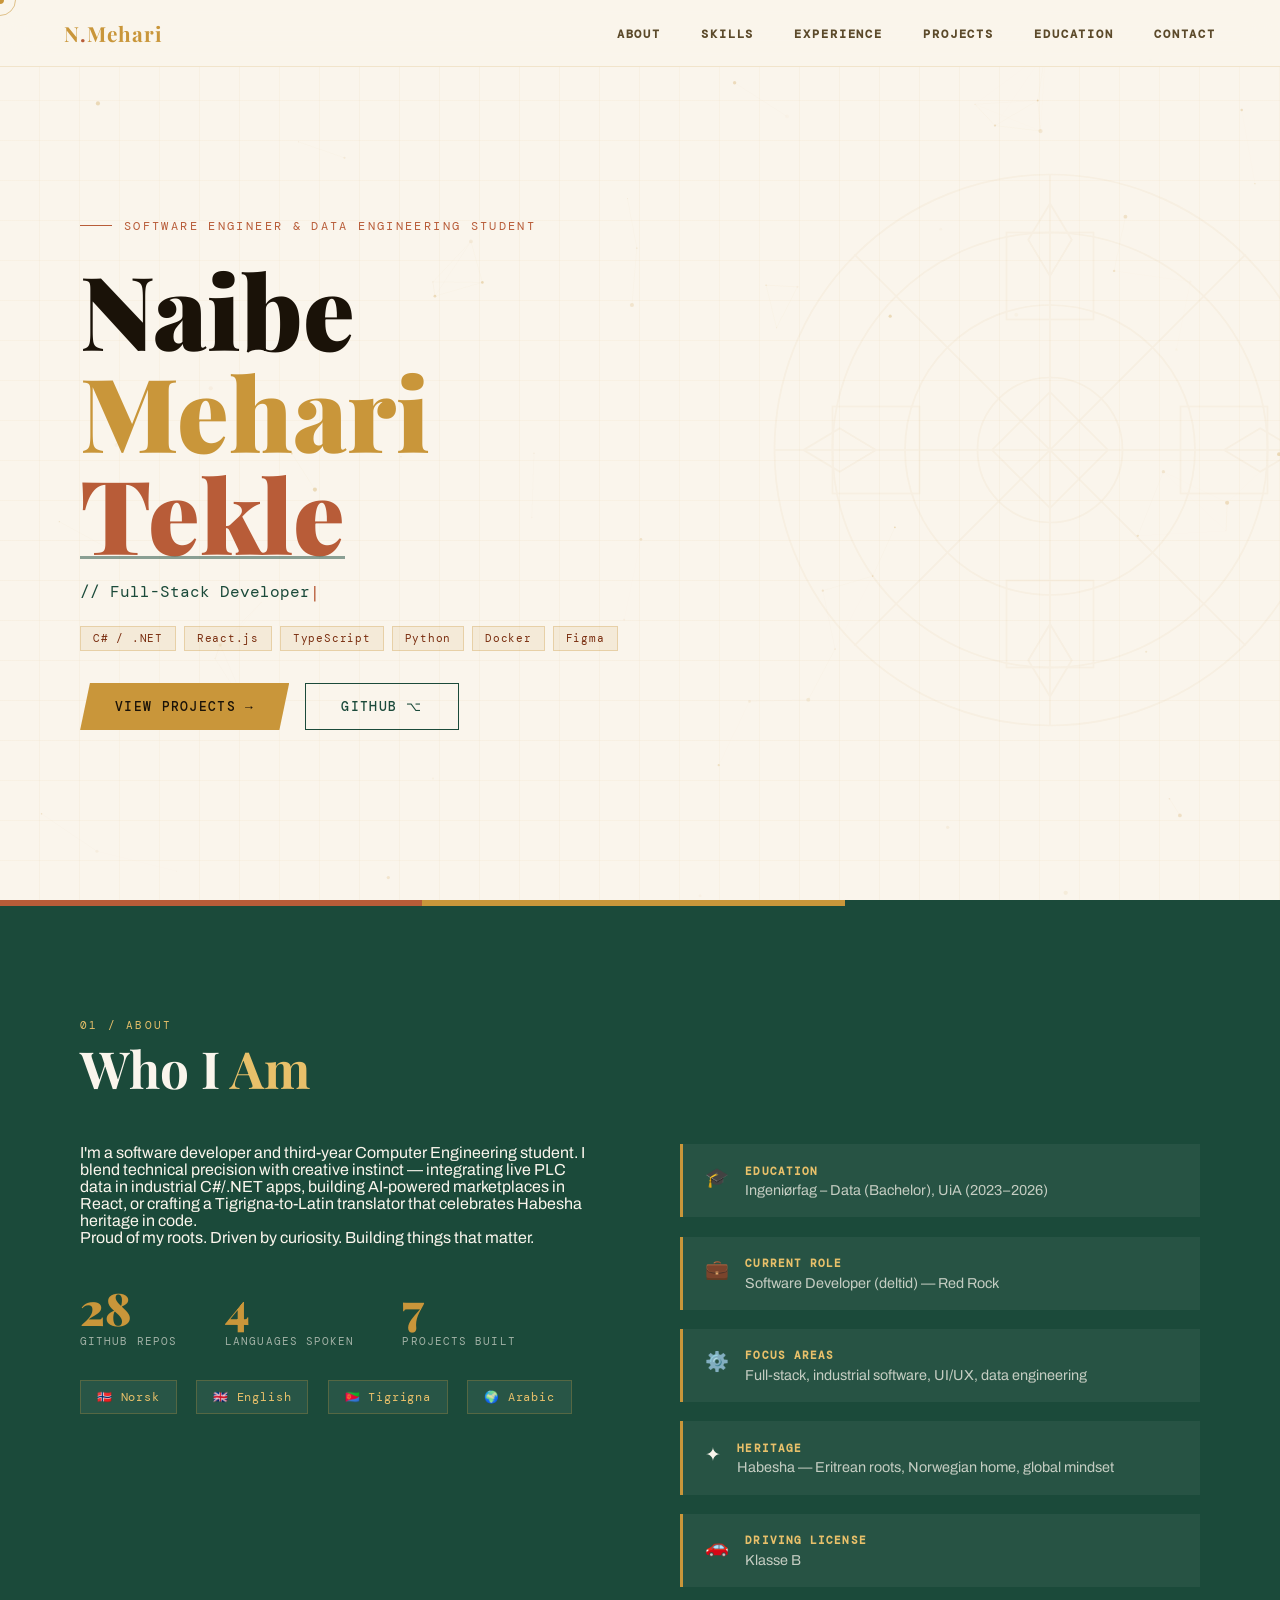
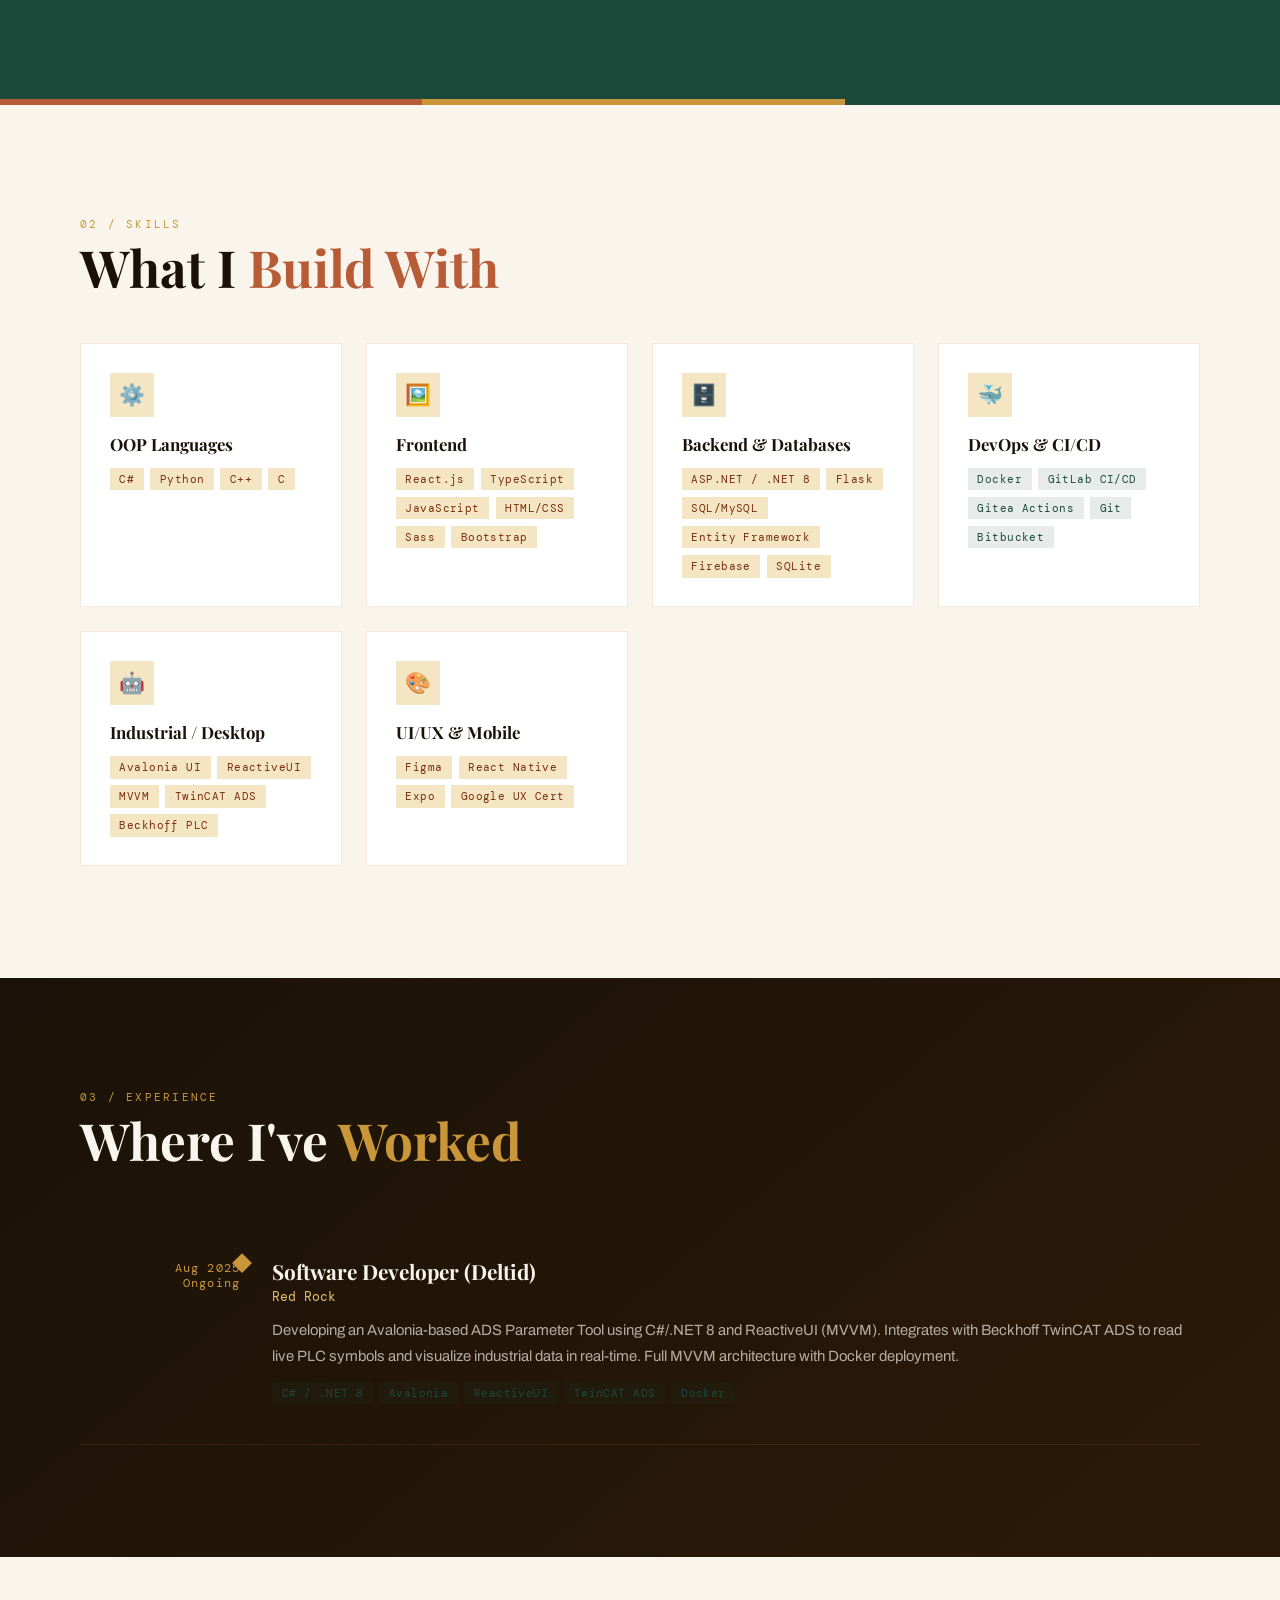
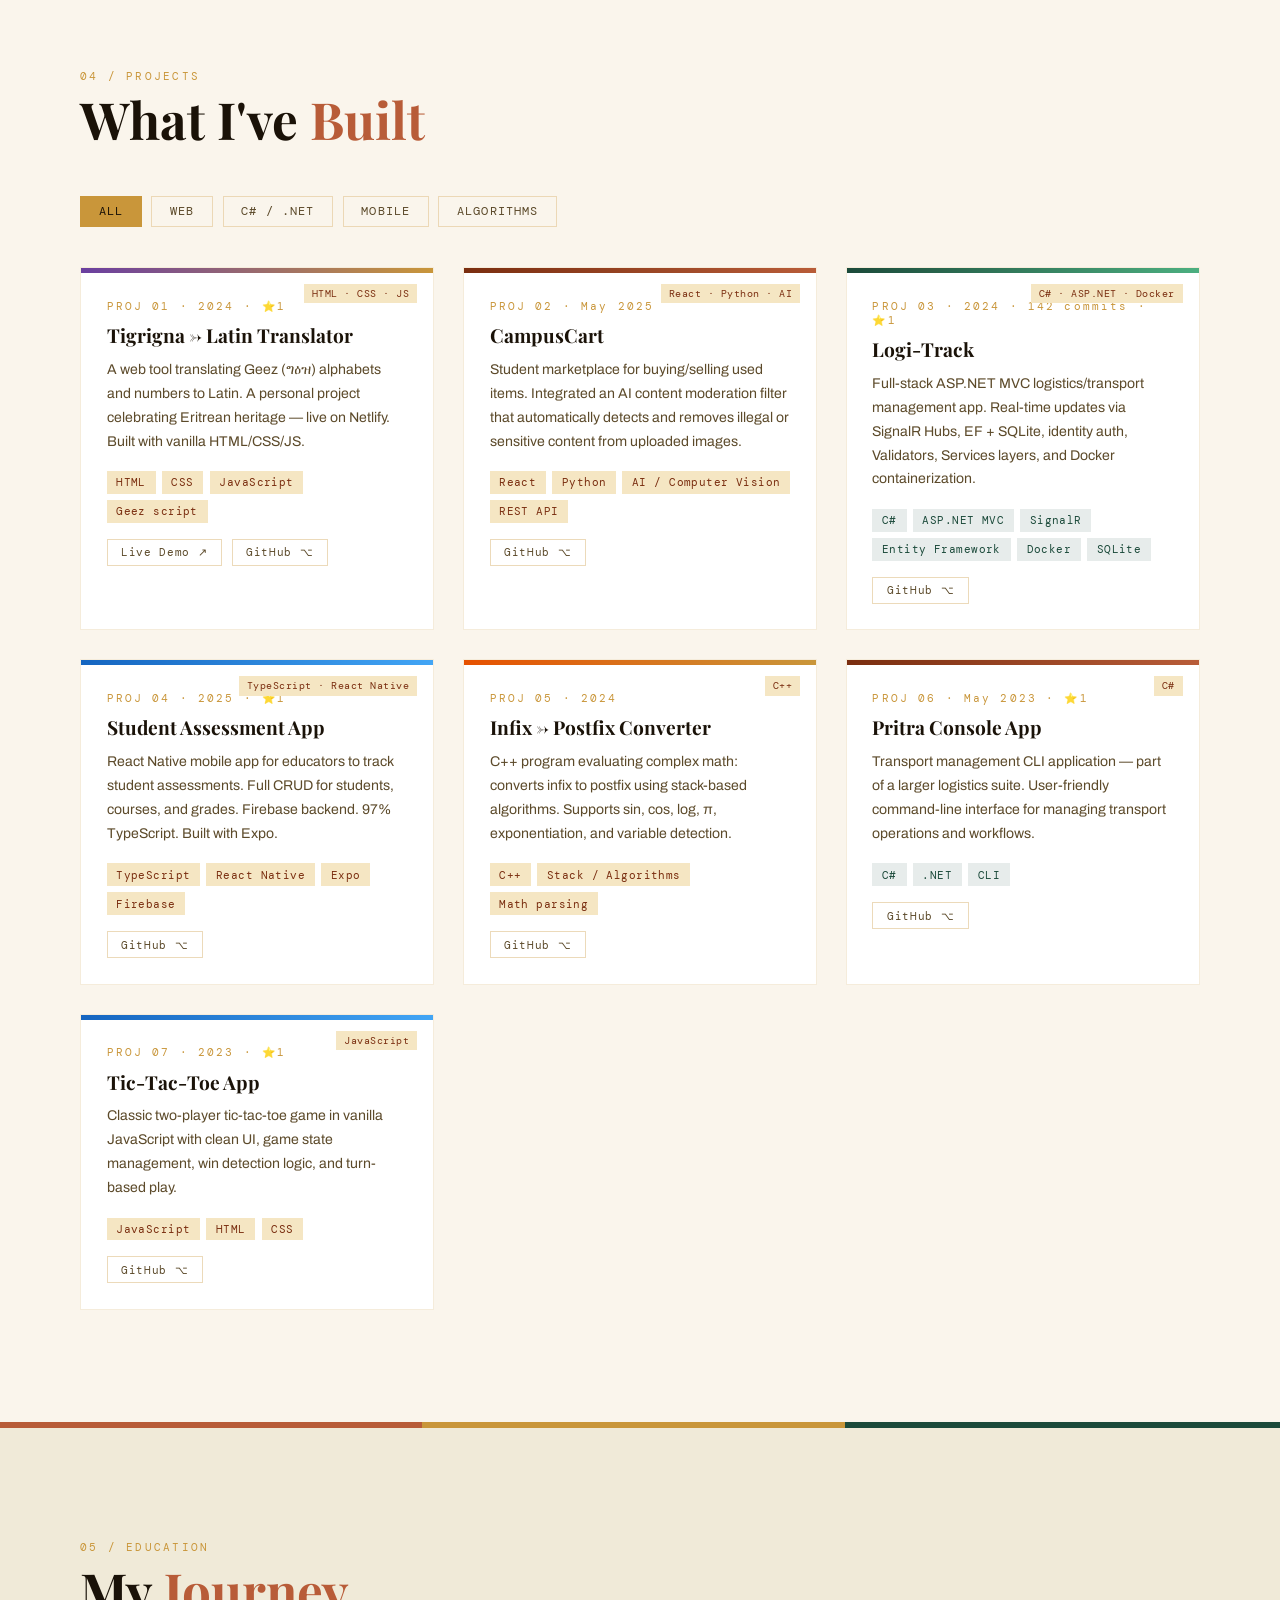
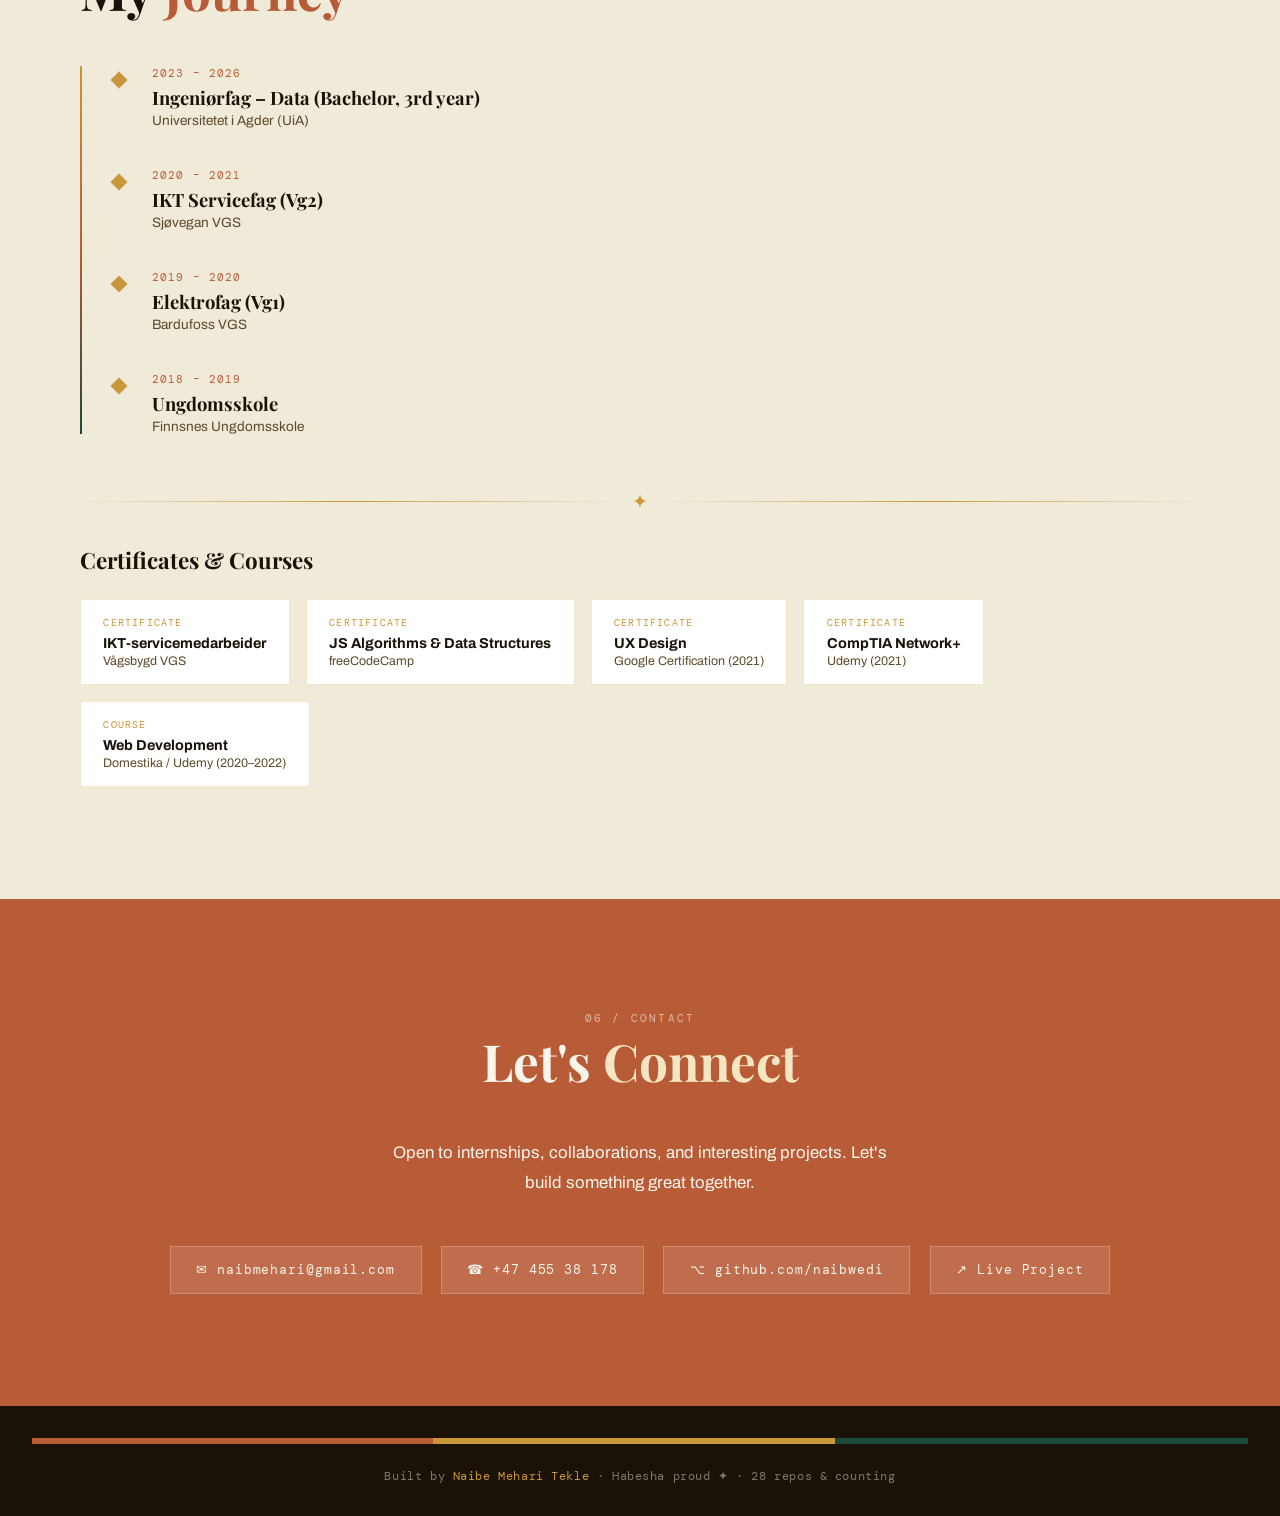
==== index.html @ 33431c2f "rename to index.html" ====
<!DOCTYPE html>
<html lang="en">
<head>
<meta charset="UTF-8">
<meta name="viewport" content="width=device-width, initial-scale=1.0">
<title>Naibe Mehari Tekle — Software Engineer</title>
<link href="https://fonts.googleapis.com/css2?family=Playfair+Display:wght@400;700;900&family=DM+Mono:wght@300;400;500&family=Archivo:wght@300;400;600;800&display=swap" rel="stylesheet">
<style>
:root {
  --gold:#C9963A; --gold-light:#E8C06A; --gold-pale:#F5E6C3;
  --terra:#B85C38; --terra-dk:#7A2E10;
  --grn:#1B4A3A; --grn-mid:#2D6B55;
  --cream:#FAF5EC; --ink:#1A1208; --ink-m:#5C4A2A;
  --pat:rgba(201,150,58,0.09);
}
*{margin:0;padding:0;box-sizing:border-box}
html{scroll-behavior:smooth}
body{background:var(--cream);color:var(--ink);font-family:'Archivo',sans-serif;overflow-x:hidden}

/* particles */
#cvs{position:fixed;inset:0;z-index:0;pointer-events:none}

/* grid bg */
.gbg{position:fixed;inset:0;z-index:0;pointer-events:none;
background-image:repeating-linear-gradient(0deg,transparent,transparent 39px,var(--pat) 40px),
repeating-linear-gradient(90deg,transparent,transparent 39px,var(--pat) 40px)}

/* cursor */
.cd{position:fixed;width:8px;height:8px;background:var(--gold);border-radius:50%;
pointer-events:none;z-index:9999;transform:translate(-50%,-50%)}
.cr{position:fixed;width:32px;height:32px;border:1.5px solid var(--gold);border-radius:50%;
pointer-events:none;z-index:9998;transform:translate(-50%,-50%);opacity:.55;transition:all .1s ease-out}

/* nav */
nav{position:fixed;top:0;left:0;right:0;z-index:100;display:flex;justify-content:space-between;align-items:center;
padding:1.2rem 4rem;background:rgba(250,245,236,.9);backdrop-filter:blur(16px);
border-bottom:1px solid rgba(201,150,58,.18);transform:translateY(-100%);
animation:navIn .7s .3s ease forwards}
@keyframes navIn{to{transform:translateY(0)}}
.logo{font-family:'Playfair Display',serif;font-size:1.3rem;font-weight:700;color:var(--gold);letter-spacing:.05em}
.logo span{color:var(--terra)}
.nl{display:flex;gap:2.5rem;list-style:none}
.nl a{font-size:.78rem;font-weight:600;letter-spacing:.15em;text-transform:uppercase;color:var(--ink-m);
text-decoration:none;font-family:'DM Mono',monospace;transition:color .2s;position:relative}
.nl a::after{content:'';position:absolute;bottom:-3px;left:0;width:0;height:1.5px;background:var(--gold);transition:width .3s}
.nl a:hover{color:var(--gold)}.nl a:hover::after{width:100%}

/* hero */
#hero{position:relative;min-height:100vh;display:flex;align-items:center;padding:7rem 5rem 4rem;overflow:hidden}
.hcross{position:absolute;right:-60px;top:50%;transform:translateY(-50%);width:580px;height:580px;opacity:.055;
animation:spin 60s linear infinite}
@keyframes spin{to{transform:translateY(-50%) rotate(360deg)}}
.hc{position:relative;z-index:1;max-width:720px}
.hl{font-family:'DM Mono',monospace;font-size:.74rem;letter-spacing:.2em;text-transform:uppercase;
color:var(--terra);margin-bottom:1.5rem;display:flex;align-items:center;gap:.75rem;
opacity:0;animation:fu .6s .5s ease forwards}
.hl::before{content:'';display:inline-block;width:32px;height:1px;background:var(--terra)}
.hn{font-family:'Playfair Display',serif;font-size:clamp(3.5rem,8vw,6.5rem);font-weight:900;line-height:1;color:var(--ink);
opacity:0;animation:fu .7s .65s ease forwards}
.hn .gld{color:var(--gold)}
.hn .str{position:relative;color:var(--terra);display:inline-block}
.hn .str::after{content:'';position:absolute;bottom:6px;left:0;right:0;height:3px;background:var(--grn);opacity:.5;
transform:scaleX(0);transform-origin:left;animation:lg .8s 1.6s ease forwards}
@keyframes lg{to{transform:scaleX(1)}}
.hr{font-family:'DM Mono',monospace;font-size:1rem;color:var(--grn);margin:1rem 0 1.5rem;
opacity:0;animation:fu .6s .85s ease forwards}
.htags{display:flex;gap:.5rem;flex-wrap:wrap;margin-bottom:2rem;opacity:0;animation:fu .6s 1s ease forwards}
.htag{font-family:'DM Mono',monospace;font-size:.68rem;padding:.28rem .75rem;letter-spacing:.07em;
background:rgba(201,150,58,.11);color:var(--terra-dk);border:1px solid rgba(201,150,58,.3)}
.hcta{display:flex;gap:1rem;flex-wrap:wrap;opacity:0;animation:fu .6s 1.15s ease forwards}
.bp{display:inline-flex;align-items:center;gap:.5rem;padding:.9rem 2.2rem;background:var(--gold);color:var(--ink);
font-family:'DM Mono',monospace;font-size:.8rem;font-weight:500;letter-spacing:.1em;text-transform:uppercase;
text-decoration:none;cursor:pointer;transition:all .25s;border:none;
clip-path:polygon(10px 0%,100% 0%,calc(100% - 10px) 100%,0% 100%)}
.bp:hover{background:var(--gold-light);transform:translateY(-3px)}
.bo{display:inline-flex;align-items:center;gap:.5rem;padding:.9rem 2.2rem;background:transparent;color:var(--grn);
font-family:'DM Mono',monospace;font-size:.8rem;font-weight:500;letter-spacing:.1em;text-transform:uppercase;
text-decoration:none;border:1.5px solid var(--grn);cursor:pointer;transition:all .25s}
.bo:hover{background:var(--grn);color:var(--cream)}

/* stripe */
.stripe{height:6px;position:relative;z-index:1;
background:linear-gradient(90deg,var(--terra) 33%,var(--gold) 33% 66%,var(--grn) 66%);
transform:scaleX(0);transform-origin:left;animation:strv 1s 1.5s ease forwards}
@keyframes strv{to{transform:scaleX(1)}}

/* sections */
section{position:relative;z-index:1;padding:7rem 5rem}
.sl{font-family:'DM Mono',monospace;font-size:.7rem;letter-spacing:.2em;text-transform:uppercase;color:var(--gold);margin-bottom:.5rem}
.st{font-family:'Playfair Display',serif;font-size:clamp(2.2rem,4vw,3.2rem);font-weight:700;color:var(--ink);line-height:1.1;margin-bottom:3rem}
.st .a{color:var(--terra)}

/* about */
#about{background:var(--grn);color:var(--cream)}
#about .st{color:var(--cream)} #about .sl{color:var(--gold-light)} #about .a{color:var(--gold-light)}
.ag{display:grid;grid-template-columns:1fr 1fr;gap:5rem;align-items:start}
.at p{font-size:1.05rem;line-height:1.9;color:rgba(250,245,236,.82);margin-bottom:1.2rem}
.srow{display:flex;gap:3rem;margin-top:2.5rem;flex-wrap:wrap}
.sn{font-family:'Playfair Display',serif;font-size:2.8rem;font-weight:900;color:var(--gold);line-height:1}
.slab{font-family:'DM Mono',monospace;font-size:.68rem;color:rgba(250,245,236,.6);letter-spacing:.1em;text-transform:uppercase;margin-top:.2rem}
.lr{display:flex;gap:1.2rem;flex-wrap:wrap;margin-top:2rem}
.lp{display:flex;align-items:center;gap:.6rem;padding:.5rem 1rem;
background:rgba(255,255,255,.06);border:1px solid rgba(201,150,58,.28);
font-family:'DM Mono',monospace;font-size:.74rem;color:var(--gold-light);letter-spacing:.07em;
transition:background .2s,transform .2s}
.lp:hover{background:rgba(201,150,58,.15);transform:translateY(-2px)}
.af{display:flex;flex-direction:column;gap:1.2rem}
.fc{display:flex;gap:1rem;align-items:flex-start;padding:1.2rem 1.4rem;
background:rgba(255,255,255,.05);border-left:3px solid var(--gold);transition:all .2s}
.fc:hover{border-color:var(--gold-light);background:rgba(255,255,255,.09)}
.fi{font-size:1.2rem;margin-top:2px}
.fc h4{font-family:'DM Mono',monospace;font-size:.68rem;letter-spacing:.1em;color:var(--gold-light);text-transform:uppercase;margin-bottom:.3rem}
.fc p{font-size:.9rem;color:rgba(250,245,236,.75);margin:0}

/* skills */
#skills{background:var(--cream)}
.sg{display:grid;grid-template-columns:repeat(auto-fit,minmax(260px,1fr));gap:1.5rem}
.sc{padding:1.8rem;background:white;border:1px solid rgba(201,150,58,.2);position:relative;overflow:hidden;
transition:transform .3s,border-color .3s,box-shadow .3s}
.sc::before{content:'';position:absolute;top:0;left:0;height:3px;width:0;background:var(--gold);transition:width .4s}
.sc:hover{transform:translateY(-5px);border-color:var(--gold);box-shadow:0 12px 32px rgba(201,150,58,.12)}
.sc:hover::before{width:100%}
.si{width:44px;height:44px;background:var(--gold-pale);display:flex;align-items:center;justify-content:center;font-size:1.3rem;margin-bottom:1rem}
.sc h3{font-family:'Playfair Display',serif;font-size:1.05rem;margin-bottom:.8rem;color:var(--ink)}
.tgs{display:flex;flex-wrap:wrap;gap:.4rem}
.tg{font-family:'DM Mono',monospace;font-size:.67rem;padding:.27rem .6rem;background:var(--gold-pale);color:var(--terra-dk);letter-spacing:.04em;transition:all .2s}
.tg:hover{background:var(--gold);color:white}
.tg.g{background:rgba(27,74,58,.1);color:var(--grn)}.tg.g:hover{background:var(--grn);color:white}

/* experience */
#experience{background:linear-gradient(140deg,var(--ink) 0%,#2C1A08 100%);color:var(--cream)}
#experience .st{color:var(--cream)} #experience .sl{color:var(--gold)} #experience .a{color:var(--gold)}
.ei{display:grid;grid-template-columns:160px 1fr;gap:2rem;padding:2.5rem 0;border-bottom:1px solid rgba(201,150,58,.12);position:relative}
.edot{position:absolute;left:160px;top:2.8rem;width:14px;height:14px;background:var(--gold);transform:rotate(45deg) translateX(-7px);transition:background .2s}
.ei:hover .edot{background:var(--gold-light)}
.edate{font-family:'DM Mono',monospace;font-size:.72rem;color:var(--gold);letter-spacing:.1em;text-align:right;padding-top:4px}
.ec h3{font-family:'Playfair Display',serif;font-size:1.3rem;color:var(--cream);margin-bottom:.2rem}
.eco{font-size:.82rem;color:var(--gold-light);margin-bottom:.75rem;font-family:'DM Mono',monospace}
.ec p{font-size:.93rem;line-height:1.75;color:rgba(250,245,236,.68)}

/* projects */
#projects{background:var(--cream)}
.pf{display:flex;gap:.6rem;flex-wrap:wrap;margin-bottom:2.5rem}
.fb{font-family:'DM Mono',monospace;font-size:.72rem;letter-spacing:.1em;text-transform:uppercase;padding:.45rem 1.1rem;
background:transparent;color:var(--ink-m);border:1px solid rgba(201,150,58,.3);cursor:pointer;transition:all .2s}
.fb:hover,.fb.active{background:var(--gold);color:var(--ink);border-color:var(--gold)}
.pg{display:grid;grid-template-columns:repeat(auto-fit,minmax(300px,1fr));gap:1.8rem}
.pc{background:white;border:1px solid rgba(201,150,58,.18);overflow:hidden;position:relative;
transition:transform .35s cubic-bezier(.34,1.56,.64,1),box-shadow .3s}
.pc:hover{transform:translateY(-8px) scale(1.01);box-shadow:0 16px 40px rgba(26,18,8,.1)}
.pb_{height:5px}
.pb_.c{background:linear-gradient(90deg,#6A3FA0,var(--gold))}
.pb_.g{background:linear-gradient(90deg,var(--grn),#4CAF80)}
.pb_.t{background:linear-gradient(90deg,var(--terra-dk),var(--terra))}
.pb_.b{background:linear-gradient(90deg,#1565C0,#42A5F5)}
.pb_.o{background:linear-gradient(90deg,#E65100,var(--gold))}
.pbd{padding:1.6rem}
.pn{font-family:'DM Mono',monospace;font-size:.67rem;color:var(--gold);letter-spacing:.2em;margin-bottom:.6rem}
.pbd h3{font-family:'Playfair Display',serif;font-size:1.2rem;margin-bottom:.6rem;color:var(--ink)}
.pbd p{font-size:.88rem;line-height:1.7;color:var(--ink-m);margin-bottom:1.1rem}
.plnks{display:flex;gap:.6rem;margin-top:1rem}
.pla{font-family:'DM Mono',monospace;font-size:.68rem;padding:.35rem .85rem;letter-spacing:.06em;
text-decoration:none;border:1px solid rgba(201,150,58,.35);color:var(--ink-m);transition:all .2s;display:inline-flex;align-items:center;gap:.3rem}
.pla:hover{background:var(--gold);color:var(--ink);border-color:var(--gold)}
.plb{position:absolute;top:1rem;right:1rem;font-family:'DM Mono',monospace;font-size:.62rem;letter-spacing:.05em;
padding:.2rem .5rem;background:var(--gold-pale);color:var(--terra-dk)}

/* education */
#education{background:#F0EAD8}
.el{position:relative;padding-left:2.5rem}
.el::before{content:'';position:absolute;left:0;top:0;bottom:0;width:2px;
background:linear-gradient(to bottom,var(--gold),var(--terra),var(--grn))}
.eit{position:relative;margin-bottom:2.5rem;padding-left:2rem;transition:transform .2s}
.eit:hover{transform:translateX(6px)}
.eit::before{content:'';position:absolute;left:-7px;top:8px;width:12px;height:12px;
background:var(--gold);transform:rotate(45deg);transition:background .2s}
.eit:hover::before{background:var(--terra)}
.eyr{font-family:'DM Mono',monospace;font-size:.7rem;color:var(--terra);letter-spacing:.1em;text-transform:uppercase;margin-bottom:.3rem}
.eit h3{font-family:'Playfair Display',serif;font-size:1.15rem;color:var(--ink);margin-bottom:.2rem}
.eit p{font-size:.85rem;color:var(--ink-m)}
.ethdiv{display:flex;align-items:center;gap:1rem;margin:3.5rem 0 2rem}
.ethdiv::before,.ethdiv::after{content:'';flex:1;height:1px;background:linear-gradient(to right,transparent,var(--gold),transparent)}
.ethdiv span{color:var(--gold);font-size:1.2rem}
.cg{display:flex;gap:1rem;flex-wrap:wrap;margin-top:1.5rem}
.cc{padding:1rem 1.4rem;background:white;border:1px solid rgba(201,150,58,.25);transition:transform .2s,border-color .2s}
.cc:hover{transform:translateY(-3px);border-color:var(--gold)}
.clb{font-family:'DM Mono',monospace;font-size:.63rem;color:var(--gold);letter-spacing:.12em;text-transform:uppercase;margin-bottom:.3rem}
.cc strong{font-size:.9rem;color:var(--ink)}
.cc p{font-size:.78rem;color:var(--ink-m);margin-top:.2rem}

/* contact */
#contact{background:var(--terra);color:var(--cream);text-align:center}
#contact .st{color:var(--cream)} #contact .sl{color:rgba(250,245,236,.6)}
.cdesc{font-size:1.05rem;line-height:1.8;opacity:.88;max-width:500px;margin:0 auto 3rem}
.cls{display:flex;justify-content:center;gap:1.2rem;flex-wrap:wrap}
.cla{display:flex;align-items:center;gap:.6rem;padding:.9rem 1.6rem;background:rgba(255,255,255,.1);
color:var(--cream);text-decoration:none;font-family:'DM Mono',monospace;font-size:.8rem;letter-spacing:.07em;
border:1px solid rgba(255,255,255,.22);transition:all .25s}
.cla:hover{background:rgba(255,255,255,.22);transform:translateY(-3px)}

/* footer */
footer{position:relative;z-index:1;background:var(--ink);color:rgba(250,245,236,.45);text-align:center;
padding:2rem;font-family:'DM Mono',monospace;font-size:.73rem;letter-spacing:.05em}
footer span{color:var(--gold)}

/* reveal */
.r{opacity:0;transform:translateY(28px);transition:opacity .65s ease,transform .65s ease}
.r.v{opacity:1;transform:none}
.r.lft{transform:translateX(-28px)}.r.rgt{transform:translateX(28px)}
.r.lft.v,.r.rgt.v{transform:none}

/* typed */
#typed::after{content:'|';animation:bl 1s step-end infinite;color:var(--terra)}
@keyframes bl{0%,100%{opacity:1}50%{opacity:0}}
@keyframes fu{from{opacity:0;transform:translateY(22px)}to{opacity:1;transform:none}}

@media(max-width:768px){
  nav{padding:1rem 1.5rem} .nl{display:none}
  section{padding:4rem 1.5rem} #hero{padding:6rem 1.5rem 4rem}
  .ag{grid-template-columns:1fr} .ei{grid-template-columns:1fr} .edot{display:none}
  .edate{text-align:left}
}
</style>
</head>
<body>

<canvas id="cvs"></canvas>
<div class="gbg"></div>
<div class="cd" id="cdot"></div>
<div class="cr" id="cring"></div>

<nav>
  <div class="logo">N<span>.</span>Mehari</div>
  <ul class="nl">
    <li><a href="#about">About</a></li>
    <li><a href="#skills">Skills</a></li>
    <li><a href="#experience">Experience</a></li>
    <li><a href="#projects">Projects</a></li>
    <li><a href="#education">Education</a></li>
    <li><a href="#contact">Contact</a></li>
  </ul>
</nav>

<section id="hero">
  <svg class="hcross" viewBox="0 0 400 400" xmlns="http://www.w3.org/2000/svg" aria-hidden="true">
    <g stroke="#C9963A" fill="none" stroke-width="1.2">
      <circle cx="200" cy="200" r="190"/><circle cx="200" cy="200" r="150"/>
      <circle cx="200" cy="200" r="100"/><circle cx="200" cy="200" r="50"/>
      <line x1="200" y1="10" x2="200" y2="390"/><line x1="10" y1="200" x2="390" y2="200"/>
      <line x1="65" y1="65" x2="335" y2="335"/><line x1="335" y1="65" x2="65" y2="335"/>
      <rect x="170" y="50" width="60" height="60"/><rect x="170" y="290" width="60" height="60"/>
      <rect x="50" y="170" width="60" height="60"/><rect x="290" y="170" width="60" height="60"/>
      <polygon points="200,160 240,200 200,240 160,200"/>
      <polygon points="200,30 215,55 200,80 185,55"/><polygon points="200,320 215,345 200,370 185,345"/>
      <polygon points="30,200 55,215 80,200 55,185"/><polygon points="320,200 345,215 370,200 345,185"/>
    </g>
  </svg>
  <div class="hc">
    <div class="hl">Software Engineer &amp; Data Engineering Student</div>
    <h1 class="hn">Naibe<br><span class="gld">Mehari</span><br><span class="str">Tekle</span></h1>
    <p class="hr">// <span id="typed"></span></p>
    <div class="htags">
      <span class="htag">C# / .NET</span><span class="htag">React.js</span>
      <span class="htag">TypeScript</span><span class="htag">Python</span>
      <span class="htag">Docker</span><span class="htag">Figma</span>
    </div>
    <div class="hcta">
      <a href="#projects" class="bp">View Projects →</a>
      <a href="https://github.com/naibwedi" target="_blank" class="bo">GitHub ⌥</a>
    </div>
  </div>
</section>

<div class="stripe"></div>

<!-- ABOUT -->
<section id="about">
  <div class="sl">01 / About</div>
  <h2 class="st r">Who I <span class="a">Am</span></h2>
  <div class="ag">
    <div class="r lft">
      <p>I'm a software developer and third-year Computer Engineering student. I blend technical precision with creative instinct — integrating live PLC data in industrial C#/.NET apps, building AI-powered marketplaces in React, or crafting a Tigrigna-to-Latin translator that celebrates Habesha heritage in code.</p>
      <p>Proud of my roots. Driven by curiosity. Building things that matter.</p>
      <div class="srow">
        <div class="stat"><div class="sn" data-target="28">0</div><div class="slab">GitHub Repos</div></div>
        <div class="stat"><div class="sn" data-target="4">0</div><div class="slab">Languages Spoken</div></div>
        <div class="stat"><div class="sn" data-target="7">0</div><div class="slab">Projects Built</div></div>
      </div>
      <div class="lr">
        <div class="lp">🇳🇴 Norsk</div>
        <div class="lp">🇬🇧 English</div>
        <div class="lp">🇪🇷 Tigrigna</div>
        <div class="lp">🌍 Arabic</div>
      </div>
    </div>
    <div class="r rgt">
      <div class="af">
        <div class="fc"><div class="fi">🎓</div><div><h4>Education</h4><p>Ingeniørfag – Data (Bachelor), UiA (2023–2026)</p></div></div>
        <div class="fc"><div class="fi">💼</div><div><h4>Current Role</h4><p>Software Developer (deltid) — Red Rock</p></div></div>
        <div class="fc"><div class="fi">⚙️</div><div><h4>Focus Areas</h4><p>Full-stack, industrial software, UI/UX, data engineering</p></div></div>
        <div class="fc"><div class="fi">✦</div><div><h4>Heritage</h4><p>Habesha — Eritrean roots, Norwegian home, global mindset</p></div></div>
        <div class="fc"><div class="fi">🚗</div><div><h4>Driving License</h4><p>Klasse B</p></div></div>
      </div>
    </div>
  </div>
</section>

<div class="stripe"></div>

<!-- SKILLS -->
<section id="skills">
  <div class="sl">02 / Skills</div>
  <h2 class="st r">What I <span class="a">Build With</span></h2>
  <div class="sg">
    <div class="sc r"><div class="si">⚙️</div><h3>OOP Languages</h3><div class="tgs"><span class="tg">C#</span><span class="tg">Python</span><span class="tg">C++</span><span class="tg">C</span></div></div>
    <div class="sc r"><div class="si">🖼️</div><h3>Frontend</h3><div class="tgs"><span class="tg">React.js</span><span class="tg">TypeScript</span><span class="tg">JavaScript</span><span class="tg">HTML/CSS</span><span class="tg">Sass</span><span class="tg">Bootstrap</span></div></div>
    <div class="sc r"><div class="si">🗄️</div><h3>Backend &amp; Databases</h3><div class="tgs"><span class="tg">ASP.NET / .NET 8</span><span class="tg">Flask</span><span class="tg">SQL/MySQL</span><span class="tg">Entity Framework</span><span class="tg">Firebase</span><span class="tg">SQLite</span></div></div>
    <div class="sc r"><div class="si">🐳</div><h3>DevOps &amp; CI/CD</h3><div class="tgs"><span class="tg g">Docker</span><span class="tg g">GitLab CI/CD</span><span class="tg g">Gitea Actions</span><span class="tg g">Git</span><span class="tg g">Bitbucket</span></div></div>
    <div class="sc r"><div class="si">🤖</div><h3>Industrial / Desktop</h3><div class="tgs"><span class="tg">Avalonia UI</span><span class="tg">ReactiveUI</span><span class="tg">MVVM</span><span class="tg">TwinCAT ADS</span><span class="tg">Beckhoff PLC</span></div></div>
    <div class="sc r"><div class="si">🎨</div><h3>UI/UX &amp; Mobile</h3><div class="tgs"><span class="tg">Figma</span><span class="tg">React Native</span><span class="tg">Expo</span><span class="tg">Google UX Cert</span></div></div>
  </div>
</section>

<!-- EXPERIENCE -->
<section id="experience">
  <div class="sl">03 / Experience</div>
  <h2 class="st r">Where I've <span class="a">Worked</span></h2>
  <div class="ei r">
    <div class="edate">Aug 2025<br>Ongoing</div>
    <div class="ec">
      <div class="edot"></div>
      <h3>Software Developer (Deltid)</h3>
      <div class="eco">Red Rock</div>
      <p>Developing an Avalonia-based ADS Parameter Tool using C#/.NET 8 and ReactiveUI (MVVM). Integrates with Beckhoff TwinCAT ADS to read live PLC symbols and visualize industrial data in real-time. Full MVVM architecture with Docker deployment.</p>
      <div class="tgs" style="margin-top:.8rem">
        <span class="tg g">C# / .NET 8</span><span class="tg g">Avalonia</span><span class="tg g">ReactiveUI</span><span class="tg g">TwinCAT ADS</span><span class="tg g">Docker</span>
      </div>
    </div>
  </div>
</section>

<!-- PROJECTS -->
<section id="projects">
  <div class="sl">04 / Projects</div>
  <h2 class="st r">What I've <span class="a">Built</span></h2>
  <div class="pf r">
    <button class="fb active" data-f="all">All</button>
    <button class="fb" data-f="web">Web</button>
    <button class="fb" data-f="csharp">C# / .NET</button>
    <button class="fb" data-f="mobile">Mobile</button>
    <button class="fb" data-f="algo">Algorithms</button>
  </div>
  <div class="pg" id="pg">

    <div class="pc r" data-c="web">
      <div class="pb_ c"></div>
      <span class="plb">HTML · CSS · JS</span>
      <div class="pbd">
        <div class="pn">PROJ 01 · 2024 · ⭐1</div>
        <h3>Tigrigna → Latin Translator</h3>
        <p>A web tool translating Geez (ግዕዝ) alphabets and numbers to Latin. A personal project celebrating Eritrean heritage — live on Netlify. Built with vanilla HTML/CSS/JS.</p>
        <div class="tgs"><span class="tg">HTML</span><span class="tg">CSS</span><span class="tg">JavaScript</span><span class="tg">Geez script</span></div>
        <div class="plnks">
          <a href="https://tigrigna-latin.netlify.app/" target="_blank" class="pla">Live Demo ↗</a>
          <a href="https://github.com/naibwedi/Tigrigna-to-latin-traslator" target="_blank" class="pla">GitHub ⌥</a>
        </div>
      </div>
    </div>

    <div class="pc r" data-c="web">
      <div class="pb_ t"></div>
      <span class="plb">React · Python · AI</span>
      <div class="pbd">
        <div class="pn">PROJ 02 · May 2025</div>
        <h3>CampusCart</h3>
        <p>Student marketplace for buying/selling used items. Integrated an AI content moderation filter that automatically detects and removes illegal or sensitive content from uploaded images.</p>
        <div class="tgs"><span class="tg">React</span><span class="tg">Python</span><span class="tg">AI / Computer Vision</span><span class="tg">REST API</span></div>
        <div class="plnks">
          <a href="https://github.com/naibwedi" target="_blank" class="pla">GitHub ⌥</a>
        </div>
      </div>
    </div>

    <div class="pc r" data-c="csharp">
      <div class="pb_ g"></div>
      <span class="plb">C# · ASP.NET · Docker</span>
      <div class="pbd">
        <div class="pn">PROJ 03 · 2024 · 142 commits · ⭐1</div>
        <h3>Logi-Track</h3>
        <p>Full-stack ASP.NET MVC logistics/transport management app. Real-time updates via SignalR Hubs, EF + SQLite, identity auth, Validators, Services layers, and Docker containerization.</p>
        <div class="tgs"><span class="tg g">C#</span><span class="tg g">ASP.NET MVC</span><span class="tg g">SignalR</span><span class="tg g">Entity Framework</span><span class="tg g">Docker</span><span class="tg g">SQLite</span></div>
        <div class="plnks">
          <a href="https://github.com/naibwedi/Logi-Track" target="_blank" class="pla">GitHub ⌥</a>
        </div>
      </div>
    </div>

    <div class="pc r" data-c="mobile">
      <div class="pb_ b"></div>
      <span class="plb">TypeScript · React Native</span>
      <div class="pbd">
        <div class="pn">PROJ 04 · 2025 · ⭐1</div>
        <h3>Student Assessment App</h3>
        <p>React Native mobile app for educators to track student assessments. Full CRUD for students, courses, and grades. Firebase backend. 97% TypeScript. Built with Expo.</p>
        <div class="tgs"><span class="tg">TypeScript</span><span class="tg">React Native</span><span class="tg">Expo</span><span class="tg">Firebase</span></div>
        <div class="plnks">
          <a href="https://github.com/naibwedi/Student-Assesment-App" target="_blank" class="pla">GitHub ⌥</a>
        </div>
      </div>
    </div>

    <div class="pc r" data-c="algo">
      <div class="pb_ o"></div>
      <span class="plb">C++</span>
      <div class="pbd">
        <div class="pn">PROJ 05 · 2024</div>
        <h3>Infix → Postfix Converter</h3>
        <p>C++ program evaluating complex math: converts infix to postfix using stack-based algorithms. Supports sin, cos, log, π, exponentiation, and variable detection.</p>
        <div class="tgs"><span class="tg">C++</span><span class="tg">Stack / Algorithms</span><span class="tg">Math parsing</span></div>
        <div class="plnks">
          <a href="https://github.com/naibwedi/infix-to-postfix-converter" target="_blank" class="pla">GitHub ⌥</a>
        </div>
      </div>
    </div>

    <div class="pc r" data-c="csharp">
      <div class="pb_ t"></div>
      <span class="plb">C#</span>
      <div class="pbd">
        <div class="pn">PROJ 06 · May 2023 · ⭐1</div>
        <h3>Pritra Console App</h3>
        <p>Transport management CLI application — part of a larger logistics suite. User-friendly command-line interface for managing transport operations and workflows.</p>
        <div class="tgs"><span class="tg g">C#</span><span class="tg g">.NET</span><span class="tg g">CLI</span></div>
        <div class="plnks">
          <a href="https://github.com/naibwedi/Pritra-console-App" target="_blank" class="pla">GitHub ⌥</a>
        </div>
      </div>
    </div>

    <div class="pc r" data-c="web">
      <div class="pb_ b"></div>
      <span class="plb">JavaScript</span>
      <div class="pbd">
        <div class="pn">PROJ 07 · 2023 · ⭐1</div>
        <h3>Tic-Tac-Toe App</h3>
        <p>Classic two-player tic-tac-toe game in vanilla JavaScript with clean UI, game state management, win detection logic, and turn-based play.</p>
        <div class="tgs"><span class="tg">JavaScript</span><span class="tg">HTML</span><span class="tg">CSS</span></div>
        <div class="plnks">
          <a href="https://github.com/naibwedi/Tic-tac-toe-App" target="_blank" class="pla">GitHub ⌥</a>
        </div>
      </div>
    </div>

  </div>
</section>

<div class="stripe"></div>

<!-- EDUCATION -->
<section id="education">
  <div class="sl">05 / Education</div>
  <h2 class="st r">My <span class="a">Journey</span></h2>
  <div class="el">
    <div class="eit r"><div class="eyr">2023 – 2026</div><h3>Ingeniørfag – Data (Bachelor, 3rd year)</h3><p>Universitetet i Agder (UiA)</p></div>
    <div class="eit r"><div class="eyr">2020 – 2021</div><h3>IKT Servicefag (Vg2)</h3><p>Sjøvegan VGS</p></div>
    <div class="eit r"><div class="eyr">2019 – 2020</div><h3>Elektrofag (Vg1)</h3><p>Bardufoss VGS</p></div>
    <div class="eit r"><div class="eyr">2018 – 2019</div><h3>Ungdomsskole</h3><p>Finnsnes Ungdomsskole</p></div>
  </div>
  <div class="ethdiv r"><span>✦</span></div>
  <h3 class="r" style="font-family:'Playfair Display',serif;font-size:1.4rem;margin-bottom:1.5rem;color:var(--ink)">Certificates &amp; Courses</h3>
  <div class="cg r">
    <div class="cc"><div class="clb">Certificate</div><strong>IKT-servicemedarbeider</strong><p>Vågsbygd VGS</p></div>
    <div class="cc"><div class="clb">Certificate</div><strong>JS Algorithms &amp; Data Structures</strong><p>freeCodeCamp</p></div>
    <div class="cc"><div class="clb">Certificate</div><strong>UX Design</strong><p>Google Certification (2021)</p></div>
    <div class="cc"><div class="clb">Certificate</div><strong>CompTIA Network+</strong><p>Udemy (2021)</p></div>
    <div class="cc"><div class="clb">Course</div><strong>Web Development</strong><p>Domestika / Udemy (2020–2022)</p></div>
  </div>
</section>

<!-- CONTACT -->
<section id="contact">
  <div class="sl">06 / Contact</div>
  <h2 class="st r">Let's <span style="color:var(--gold-pale)">Connect</span></h2>
  <p class="cdesc r">Open to internships, collaborations, and interesting projects. Let's build something great together.</p>
  <div class="cls r">
    <a href="mailto:naibmehari@gmail.com" class="cla">✉ naibmehari@gmail.com</a>
    <a href="tel:+4745538178" class="cla">☎ +47 455 38 178</a>
    <a href="https://github.com/naibwedi" target="_blank" class="cla">⌥ github.com/naibwedi</a>
    <a href="https://tigrigna-latin.netlify.app/" target="_blank" class="cla">↗ Live Project</a>
  </div>
</section>

<footer>
  <div class="stripe" style="margin-bottom:1.5rem"></div>
  Built by <span>Naibe Mehari Tekle</span> · Habesha proud ✦ · 28 repos &amp; counting
</footer>

<script>
// PARTICLES
const cvs = document.getElementById('cvs');
const ctx2 = cvs.getContext('2d');
let W,H,pts=[];
function resize(){W=cvs.width=window.innerWidth;H=cvs.height=window.innerHeight}
function mkP(){return{x:Math.random()*W,y:Math.random()*H,vx:(Math.random()-.5)*.4,vy:(Math.random()-.5)*.4,r:Math.random()*1.8+.4,a:Math.random()}}
function init(){pts=[];const n=Math.min(70,Math.floor(W*H/14000));for(let i=0;i<n;i++)pts.push(mkP())}
function draw(){
  ctx2.clearRect(0,0,W,H);
  pts.forEach(p=>{
    p.x+=p.vx;p.y+=p.vy;
    if(p.x<0)p.x=W;if(p.x>W)p.x=0;if(p.y<0)p.y=H;if(p.y>H)p.y=0;
    ctx2.beginPath();ctx2.arc(p.x,p.y,p.r,0,Math.PI*2);
    ctx2.fillStyle=`rgba(201,150,58,${p.a*.3})`;ctx2.fill();
  });
  for(let i=0;i<pts.length;i++)for(let j=i+1;j<pts.length;j++){
    const dx=pts[i].x-pts[j].x,dy=pts[i].y-pts[j].y,d=Math.sqrt(dx*dx+dy*dy);
    if(d<110){ctx2.beginPath();ctx2.moveTo(pts[i].x,pts[i].y);ctx2.lineTo(pts[j].x,pts[j].y);
    ctx2.strokeStyle=`rgba(201,150,58,${.08*(1-d/110)})`;ctx2.lineWidth=.5;ctx2.stroke()}
  }
  requestAnimationFrame(draw);
}
resize();init();draw();
window.addEventListener('resize',()=>{resize();init()});

// CURSOR
const cdot=document.getElementById('cdot'),cring=document.getElementById('cring');
let mx=0,my=0,rx=0,ry=0;
document.addEventListener('mousemove',e=>{mx=e.clientX;my=e.clientY});
(function ac(){rx+=(mx-rx)*.14;ry+=(my-ry)*.14;
cdot.style.left=mx+'px';cdot.style.top=my+'px';
cring.style.left=rx+'px';cring.style.top=ry+'px';requestAnimationFrame(ac)})();

// SCROLL REVEAL
const obs=new IntersectionObserver(es=>{es.forEach(e=>{if(e.isIntersecting){e.target.classList.add('v');obs.unobserve(e.target)}})},{threshold:.1,rootMargin:'0px 0px -40px 0px'});
document.querySelectorAll('.r').forEach((el,i)=>{el.style.transitionDelay=(i%6)*.07+'s';obs.observe(el)});

// COUNTER
const co=new IntersectionObserver(es=>{es.forEach(e=>{if(e.isIntersecting){
  const el=e.target,t=parseInt(el.dataset.target);let c=0;
  const tm=setInterval(()=>{c=Math.min(c+1,t);el.textContent=c;if(c>=t)clearInterval(tm)},50);
  co.unobserve(el)}})},{threshold:.5});
document.querySelectorAll('[data-target]').forEach(el=>co.observe(el));

// TYPED
const roles=['Full-Stack Developer','Data Engineer','UI/UX Designer','C# / .NET Specialist','React Developer','Mobile App Builder'];
let ri=0,ci=0,del=false;
const tel=document.getElementById('typed');
function type(){const r=roles[ri];
  if(!del){tel.textContent=r.slice(0,++ci);if(ci===r.length){del=true;setTimeout(type,1800);return}}
  else{tel.textContent=r.slice(0,--ci);if(ci===0){del=false;ri=(ri+1)%roles.length;setTimeout(type,300);return}}
  setTimeout(type,del?55:90);}
type();

// PROJECT FILTER
document.querySelectorAll('.fb').forEach(b=>{
  b.addEventListener('click',function(){
    document.querySelectorAll('.fb').forEach(x=>x.classList.remove('active'));
    this.classList.add('active');
    const f=this.dataset.f;
    document.querySelectorAll('.pc').forEach(c=>{c.style.display=f==='all'||c.dataset.c===f?'':'none'});
  });
});

// NAV ACTIVE
const secs=document.querySelectorAll('section[id]');
const nls=document.querySelectorAll('.nl a');
window.addEventListener('scroll',()=>{
  let cur='';
  secs.forEach(s=>{if(window.scrollY>=s.offsetTop-200)cur=s.id});
  nls.forEach(a=>{a.style.color=a.getAttribute('href')==='#'+cur?'var(--gold)':''});
});
</script>
</body>
</html>
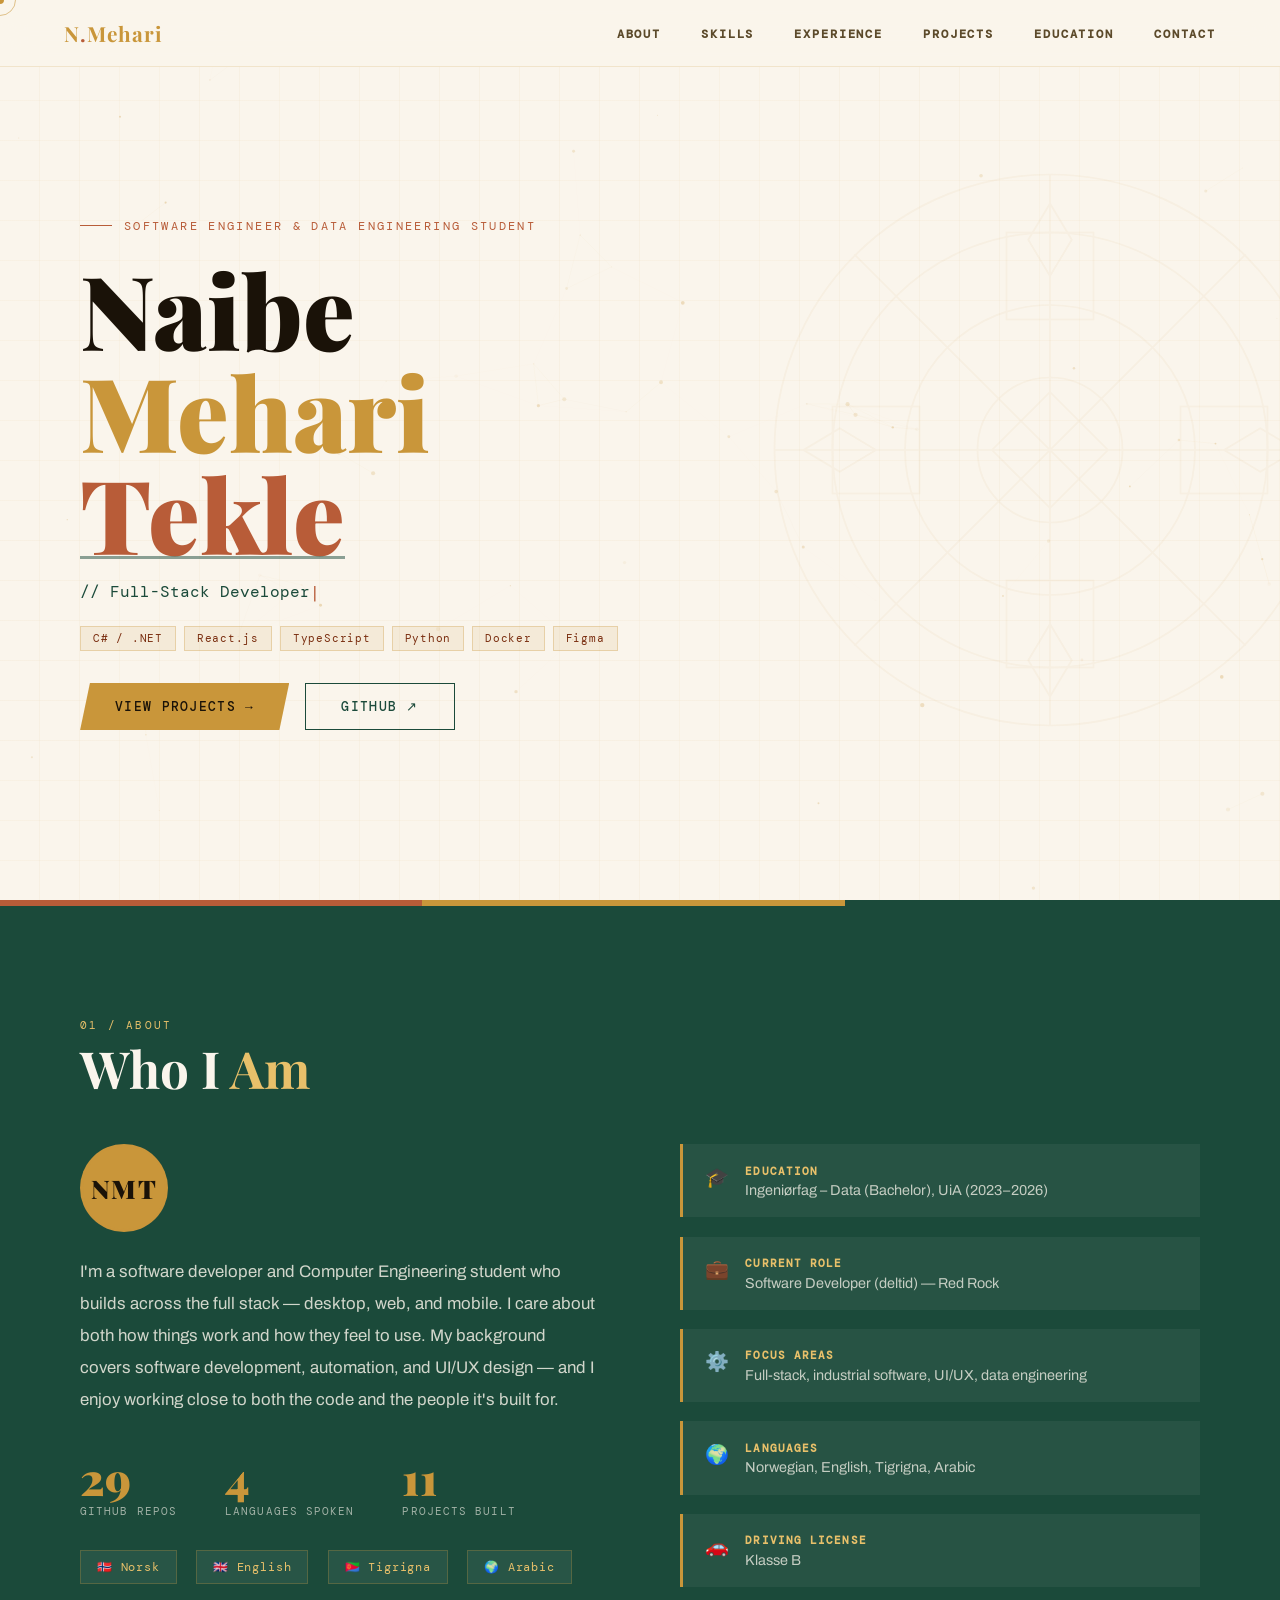
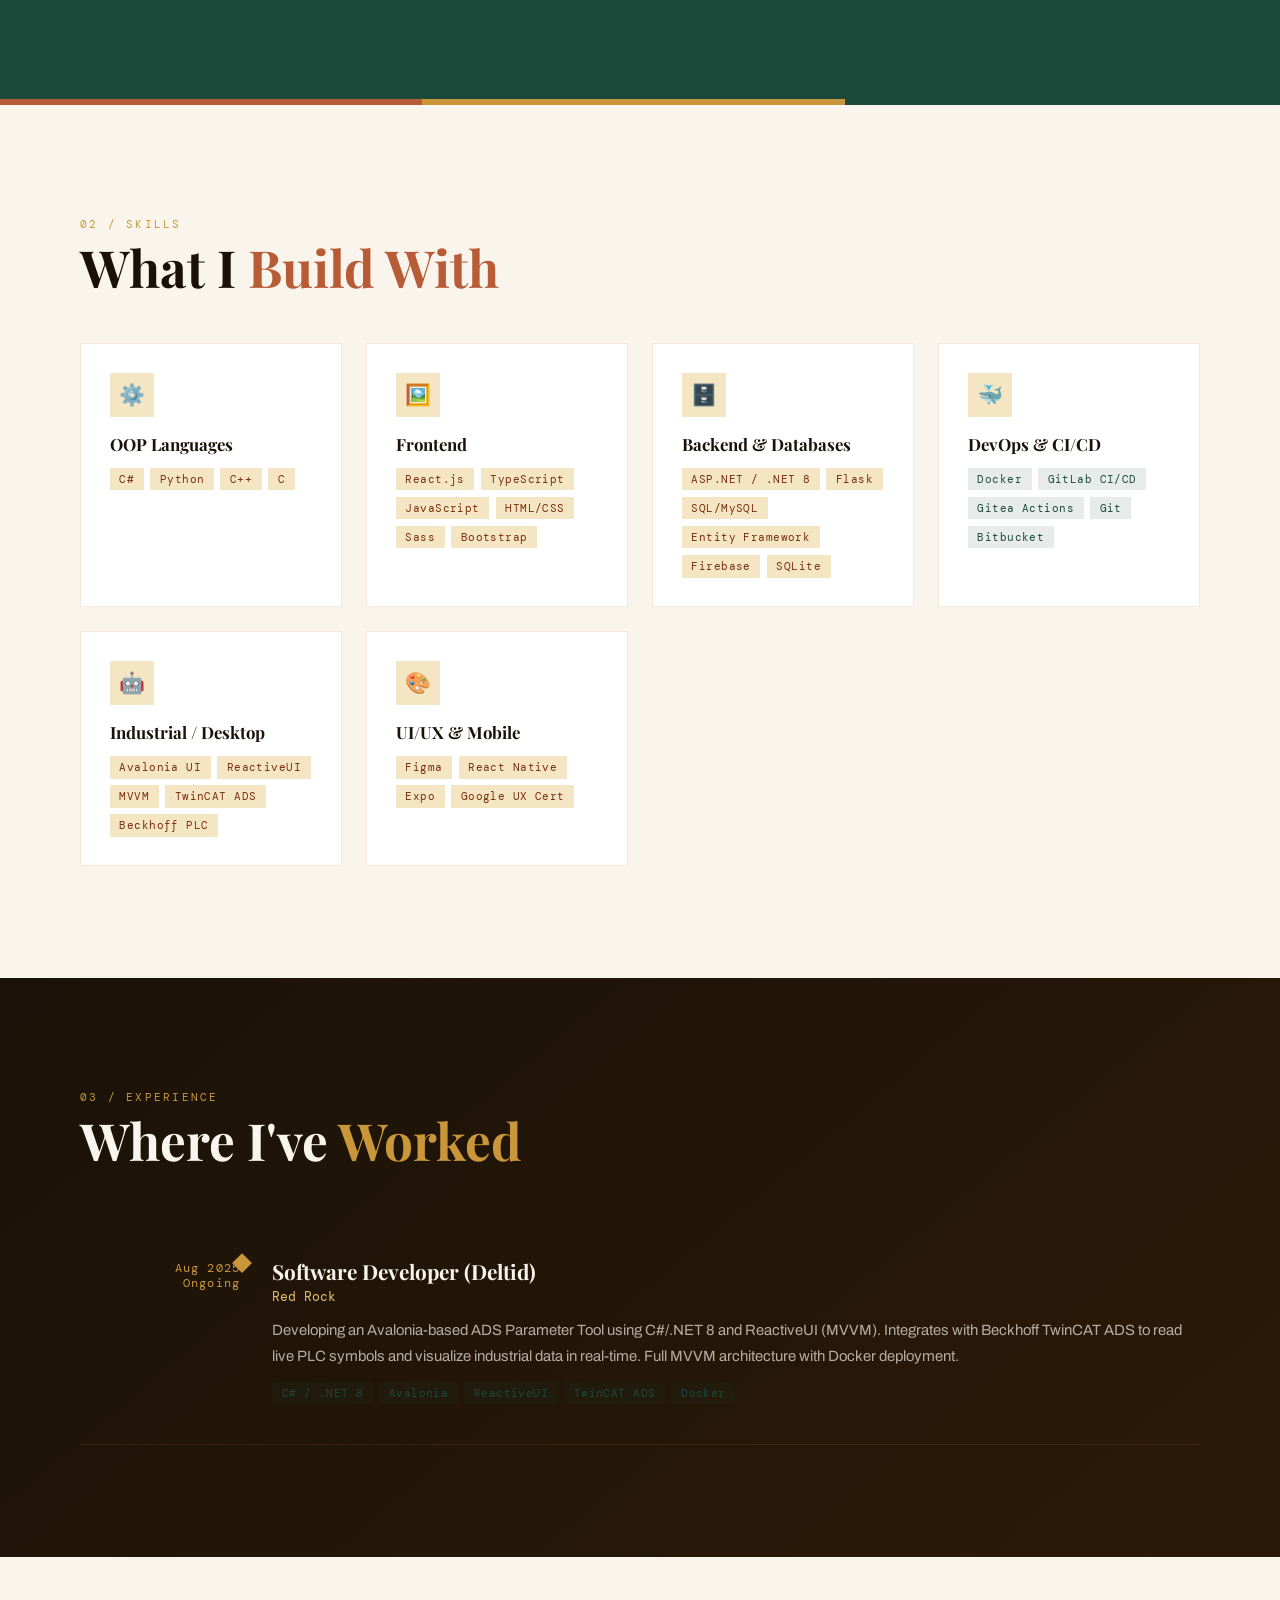
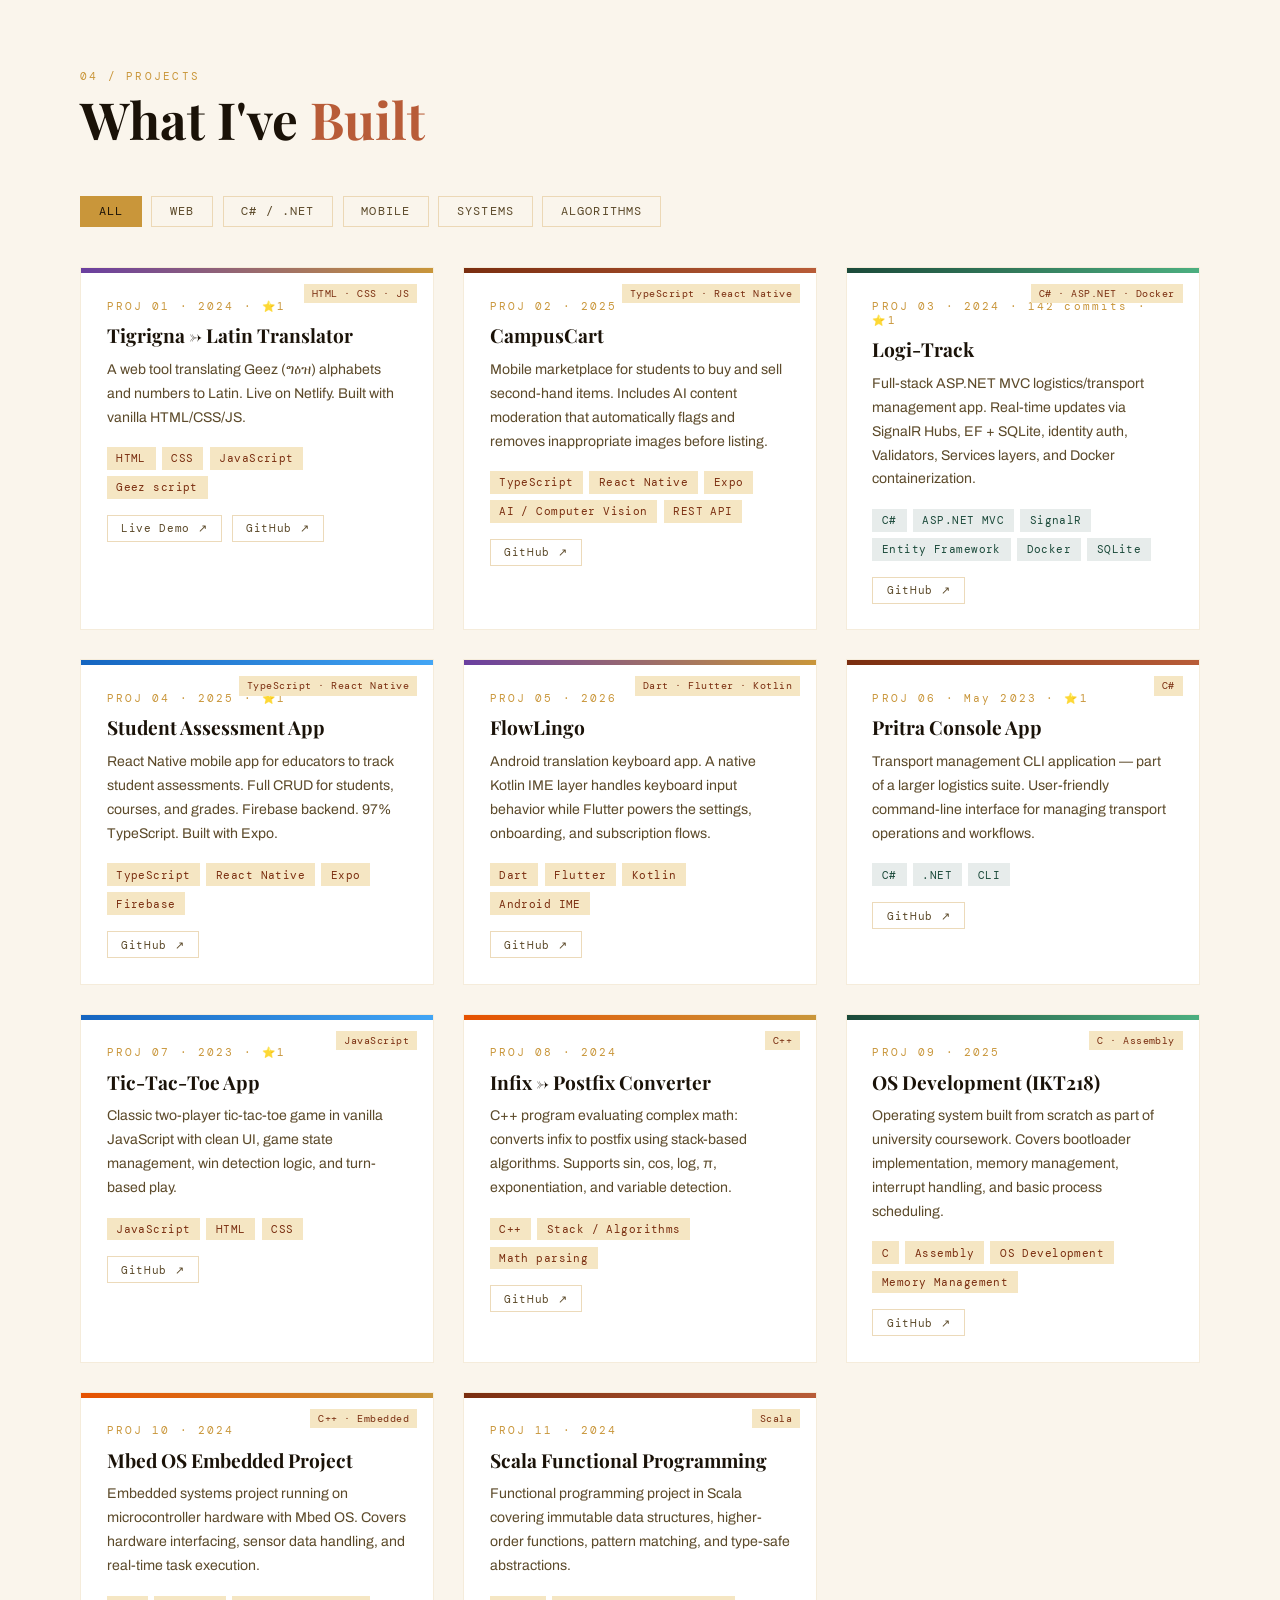
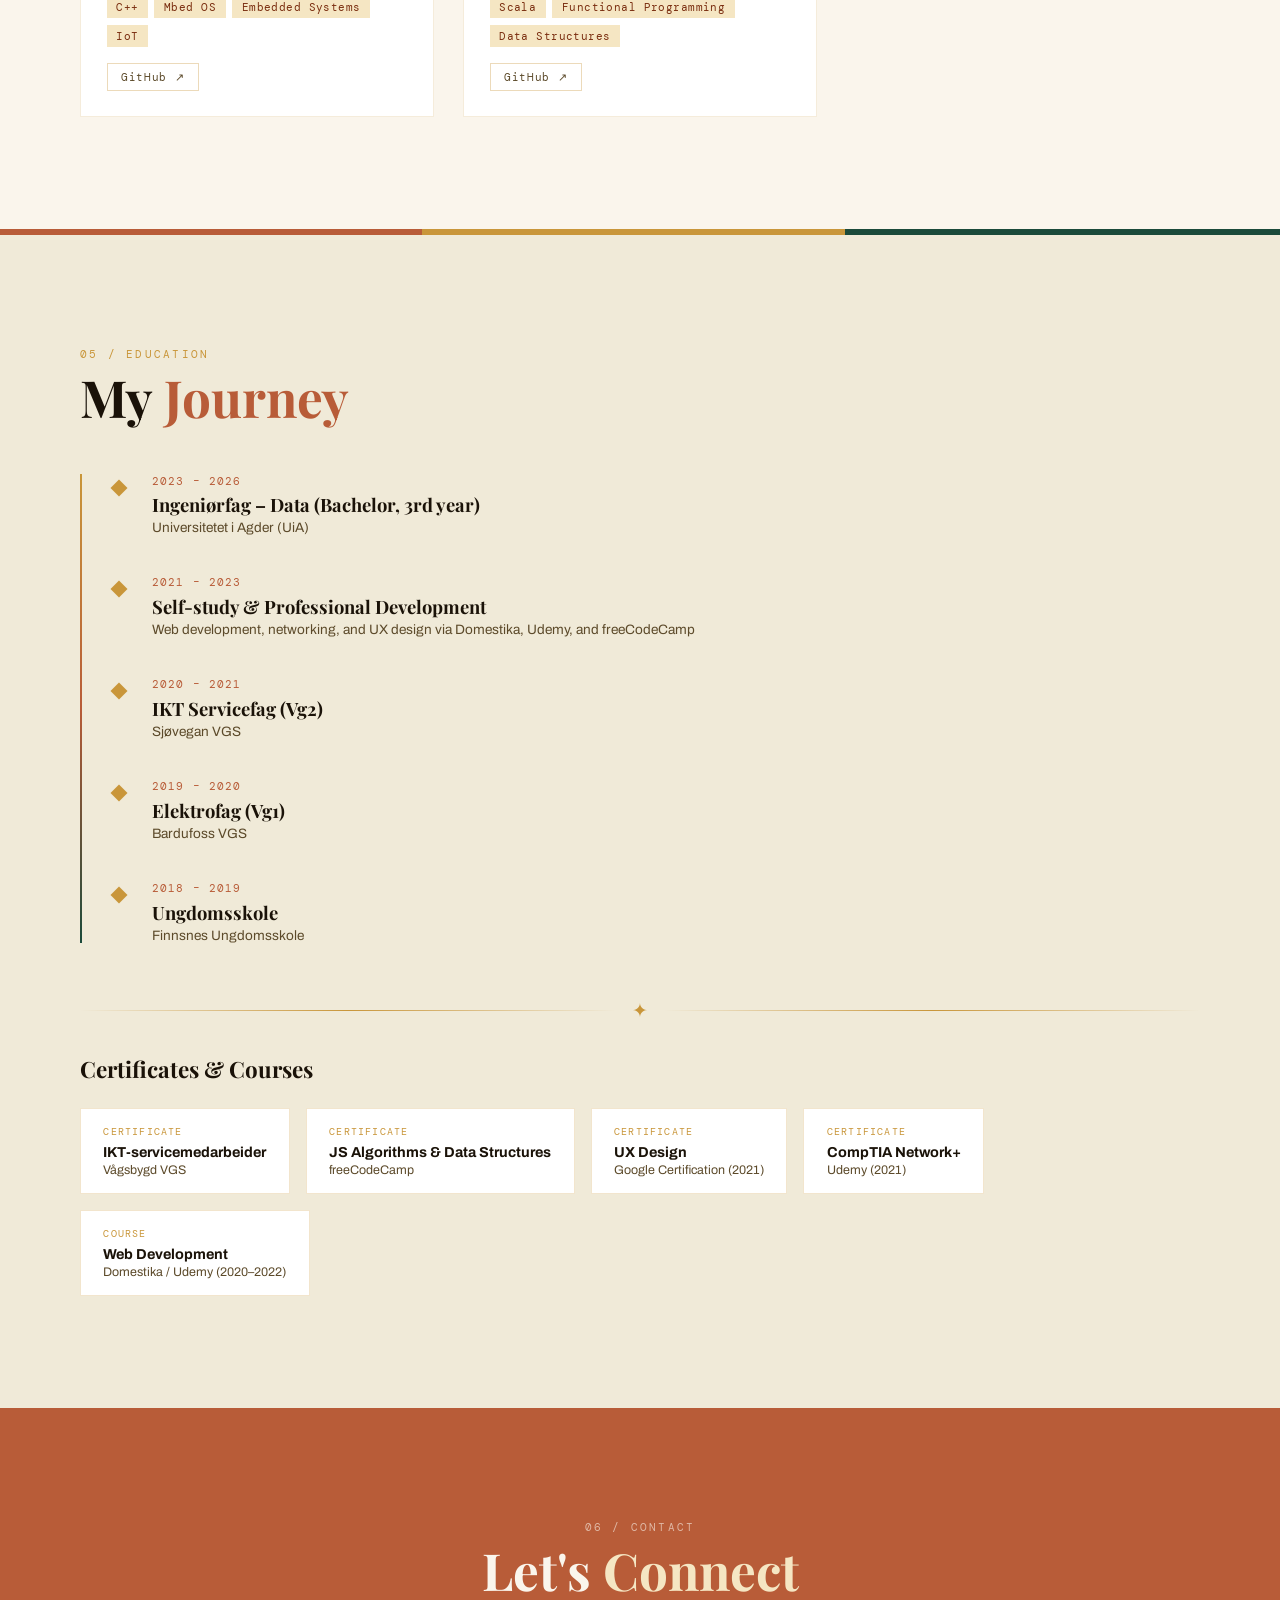
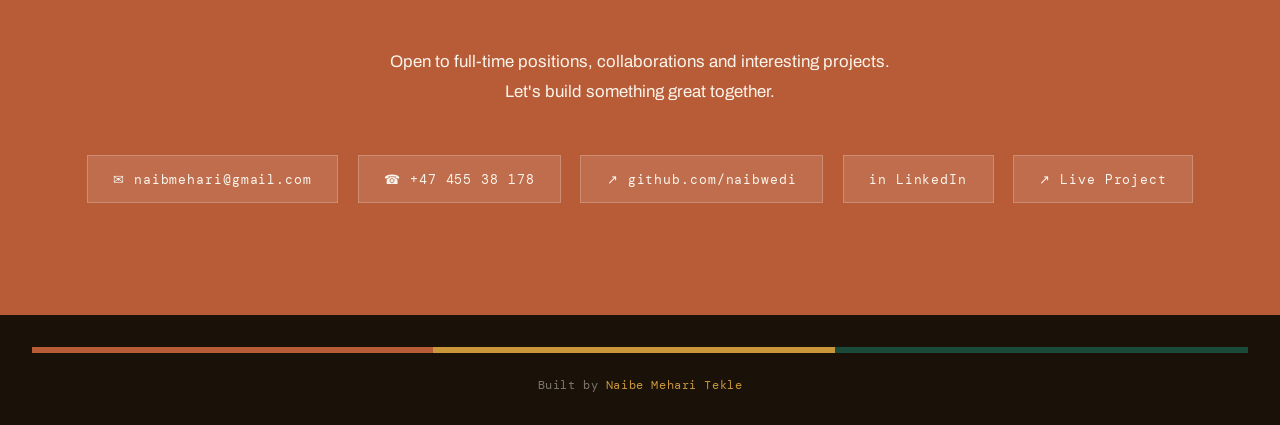
==== commit bf760b0d: "Refactor portfolio: split files, add projects, OG image, favicon" ====
--- a/index.html
+++ b/index.html
@@ -4,223 +4,17 @@
 <meta charset="UTF-8">
 <meta name="viewport" content="width=device-width, initial-scale=1.0">
 <title>Naibe Mehari Tekle — Software Engineer</title>
+<meta name="description" content="Naibe Mehari Tekle — Software Engineer and Data Engineering student. Full-stack developer specializing in C#/.NET, React, and industrial software. Based in Norway.">
+<meta property="og:title" content="Naibe Mehari Tekle — Software Engineer">
+<meta property="og:description" content="Full-stack developer specializing in C#/.NET, React, and industrial software. Based in Norway.">
+<meta property="og:type" content="website">
+<meta property="og:url" content="https://naibtech.dev/">
+<meta property="og:image" content="https://naibtech.dev/og-image.png">
+<meta name="twitter:card" content="summary_large_image">
+<meta name="twitter:image" content="https://naibtech.dev/og-image.png">
 <link href="https://fonts.googleapis.com/css2?family=Playfair+Display:wght@400;700;900&family=DM+Mono:wght@300;400;500&family=Archivo:wght@300;400;600;800&display=swap" rel="stylesheet">
-<style>
-:root {
-  --gold:#C9963A; --gold-light:#E8C06A; --gold-pale:#F5E6C3;
-  --terra:#B85C38; --terra-dk:#7A2E10;
-  --grn:#1B4A3A; --grn-mid:#2D6B55;
-  --cream:#FAF5EC; --ink:#1A1208; --ink-m:#5C4A2A;
-  --pat:rgba(201,150,58,0.09);
-}
-*{margin:0;padding:0;box-sizing:border-box}
-html{scroll-behavior:smooth}
-body{background:var(--cream);color:var(--ink);font-family:'Archivo',sans-serif;overflow-x:hidden}
-
-/* particles */
-#cvs{position:fixed;inset:0;z-index:0;pointer-events:none}
-
-/* grid bg */
-.gbg{position:fixed;inset:0;z-index:0;pointer-events:none;
-background-image:repeating-linear-gradient(0deg,transparent,transparent 39px,var(--pat) 40px),
-repeating-linear-gradient(90deg,transparent,transparent 39px,var(--pat) 40px)}
-
-/* cursor */
-.cd{position:fixed;width:8px;height:8px;background:var(--gold);border-radius:50%;
-pointer-events:none;z-index:9999;transform:translate(-50%,-50%)}
-.cr{position:fixed;width:32px;height:32px;border:1.5px solid var(--gold);border-radius:50%;
-pointer-events:none;z-index:9998;transform:translate(-50%,-50%);opacity:.55;transition:all .1s ease-out}
-
-/* nav */
-nav{position:fixed;top:0;left:0;right:0;z-index:100;display:flex;justify-content:space-between;align-items:center;
-padding:1.2rem 4rem;background:rgba(250,245,236,.9);backdrop-filter:blur(16px);
-border-bottom:1px solid rgba(201,150,58,.18);transform:translateY(-100%);
-animation:navIn .7s .3s ease forwards}
-@keyframes navIn{to{transform:translateY(0)}}
-.logo{font-family:'Playfair Display',serif;font-size:1.3rem;font-weight:700;color:var(--gold);letter-spacing:.05em}
-.logo span{color:var(--terra)}
-.nl{display:flex;gap:2.5rem;list-style:none}
-.nl a{font-size:.78rem;font-weight:600;letter-spacing:.15em;text-transform:uppercase;color:var(--ink-m);
-text-decoration:none;font-family:'DM Mono',monospace;transition:color .2s;position:relative}
-.nl a::after{content:'';position:absolute;bottom:-3px;left:0;width:0;height:1.5px;background:var(--gold);transition:width .3s}
-.nl a:hover{color:var(--gold)}.nl a:hover::after{width:100%}
-
-/* hero */
-#hero{position:relative;min-height:100vh;display:flex;align-items:center;padding:7rem 5rem 4rem;overflow:hidden}
-.hcross{position:absolute;right:-60px;top:50%;transform:translateY(-50%);width:580px;height:580px;opacity:.055;
-animation:spin 60s linear infinite}
-@keyframes spin{to{transform:translateY(-50%) rotate(360deg)}}
-.hc{position:relative;z-index:1;max-width:720px}
-.hl{font-family:'DM Mono',monospace;font-size:.74rem;letter-spacing:.2em;text-transform:uppercase;
-color:var(--terra);margin-bottom:1.5rem;display:flex;align-items:center;gap:.75rem;
-opacity:0;animation:fu .6s .5s ease forwards}
-.hl::before{content:'';display:inline-block;width:32px;height:1px;background:var(--terra)}
-.hn{font-family:'Playfair Display',serif;font-size:clamp(3.5rem,8vw,6.5rem);font-weight:900;line-height:1;color:var(--ink);
-opacity:0;animation:fu .7s .65s ease forwards}
-.hn .gld{color:var(--gold)}
-.hn .str{position:relative;color:var(--terra);display:inline-block}
-.hn .str::after{content:'';position:absolute;bottom:6px;left:0;right:0;height:3px;background:var(--grn);opacity:.5;
-transform:scaleX(0);transform-origin:left;animation:lg .8s 1.6s ease forwards}
-@keyframes lg{to{transform:scaleX(1)}}
-.hr{font-family:'DM Mono',monospace;font-size:1rem;color:var(--grn);margin:1rem 0 1.5rem;
-opacity:0;animation:fu .6s .85s ease forwards}
-.htags{display:flex;gap:.5rem;flex-wrap:wrap;margin-bottom:2rem;opacity:0;animation:fu .6s 1s ease forwards}
-.htag{font-family:'DM Mono',monospace;font-size:.68rem;padding:.28rem .75rem;letter-spacing:.07em;
-background:rgba(201,150,58,.11);color:var(--terra-dk);border:1px solid rgba(201,150,58,.3)}
-.hcta{display:flex;gap:1rem;flex-wrap:wrap;opacity:0;animation:fu .6s 1.15s ease forwards}
-.bp{display:inline-flex;align-items:center;gap:.5rem;padding:.9rem 2.2rem;background:var(--gold);color:var(--ink);
-font-family:'DM Mono',monospace;font-size:.8rem;font-weight:500;letter-spacing:.1em;text-transform:uppercase;
-text-decoration:none;cursor:pointer;transition:all .25s;border:none;
-clip-path:polygon(10px 0%,100% 0%,calc(100% - 10px) 100%,0% 100%)}
-.bp:hover{background:var(--gold-light);transform:translateY(-3px)}
-.bo{display:inline-flex;align-items:center;gap:.5rem;padding:.9rem 2.2rem;background:transparent;color:var(--grn);
-font-family:'DM Mono',monospace;font-size:.8rem;font-weight:500;letter-spacing:.1em;text-transform:uppercase;
-text-decoration:none;border:1.5px solid var(--grn);cursor:pointer;transition:all .25s}
-.bo:hover{background:var(--grn);color:var(--cream)}
-
-/* stripe */
-.stripe{height:6px;position:relative;z-index:1;
-background:linear-gradient(90deg,var(--terra) 33%,var(--gold) 33% 66%,var(--grn) 66%);
-transform:scaleX(0);transform-origin:left;animation:strv 1s 1.5s ease forwards}
-@keyframes strv{to{transform:scaleX(1)}}
-
-/* sections */
-section{position:relative;z-index:1;padding:7rem 5rem}
-.sl{font-family:'DM Mono',monospace;font-size:.7rem;letter-spacing:.2em;text-transform:uppercase;color:var(--gold);margin-bottom:.5rem}
-.st{font-family:'Playfair Display',serif;font-size:clamp(2.2rem,4vw,3.2rem);font-weight:700;color:var(--ink);line-height:1.1;margin-bottom:3rem}
-.st .a{color:var(--terra)}
-
-/* about */
-#about{background:var(--grn);color:var(--cream)}
-#about .st{color:var(--cream)} #about .sl{color:var(--gold-light)} #about .a{color:var(--gold-light)}
-.ag{display:grid;grid-template-columns:1fr 1fr;gap:5rem;align-items:start}
-.at p{font-size:1.05rem;line-height:1.9;color:rgba(250,245,236,.82);margin-bottom:1.2rem}
-.srow{display:flex;gap:3rem;margin-top:2.5rem;flex-wrap:wrap}
-.sn{font-family:'Playfair Display',serif;font-size:2.8rem;font-weight:900;color:var(--gold);line-height:1}
-.slab{font-family:'DM Mono',monospace;font-size:.68rem;color:rgba(250,245,236,.6);letter-spacing:.1em;text-transform:uppercase;margin-top:.2rem}
-.lr{display:flex;gap:1.2rem;flex-wrap:wrap;margin-top:2rem}
-.lp{display:flex;align-items:center;gap:.6rem;padding:.5rem 1rem;
-background:rgba(255,255,255,.06);border:1px solid rgba(201,150,58,.28);
-font-family:'DM Mono',monospace;font-size:.74rem;color:var(--gold-light);letter-spacing:.07em;
-transition:background .2s,transform .2s}
-.lp:hover{background:rgba(201,150,58,.15);transform:translateY(-2px)}
-.af{display:flex;flex-direction:column;gap:1.2rem}
-.fc{display:flex;gap:1rem;align-items:flex-start;padding:1.2rem 1.4rem;
-background:rgba(255,255,255,.05);border-left:3px solid var(--gold);transition:all .2s}
-.fc:hover{border-color:var(--gold-light);background:rgba(255,255,255,.09)}
-.fi{font-size:1.2rem;margin-top:2px}
-.fc h4{font-family:'DM Mono',monospace;font-size:.68rem;letter-spacing:.1em;color:var(--gold-light);text-transform:uppercase;margin-bottom:.3rem}
-.fc p{font-size:.9rem;color:rgba(250,245,236,.75);margin:0}
-
-/* skills */
-#skills{background:var(--cream)}
-.sg{display:grid;grid-template-columns:repeat(auto-fit,minmax(260px,1fr));gap:1.5rem}
-.sc{padding:1.8rem;background:white;border:1px solid rgba(201,150,58,.2);position:relative;overflow:hidden;
-transition:transform .3s,border-color .3s,box-shadow .3s}
-.sc::before{content:'';position:absolute;top:0;left:0;height:3px;width:0;background:var(--gold);transition:width .4s}
-.sc:hover{transform:translateY(-5px);border-color:var(--gold);box-shadow:0 12px 32px rgba(201,150,58,.12)}
-.sc:hover::before{width:100%}
-.si{width:44px;height:44px;background:var(--gold-pale);display:flex;align-items:center;justify-content:center;font-size:1.3rem;margin-bottom:1rem}
-.sc h3{font-family:'Playfair Display',serif;font-size:1.05rem;margin-bottom:.8rem;color:var(--ink)}
-.tgs{display:flex;flex-wrap:wrap;gap:.4rem}
-.tg{font-family:'DM Mono',monospace;font-size:.67rem;padding:.27rem .6rem;background:var(--gold-pale);color:var(--terra-dk);letter-spacing:.04em;transition:all .2s}
-.tg:hover{background:var(--gold);color:white}
-.tg.g{background:rgba(27,74,58,.1);color:var(--grn)}.tg.g:hover{background:var(--grn);color:white}
-
-/* experience */
-#experience{background:linear-gradient(140deg,var(--ink) 0%,#2C1A08 100%);color:var(--cream)}
-#experience .st{color:var(--cream)} #experience .sl{color:var(--gold)} #experience .a{color:var(--gold)}
-.ei{display:grid;grid-template-columns:160px 1fr;gap:2rem;padding:2.5rem 0;border-bottom:1px solid rgba(201,150,58,.12);position:relative}
-.edot{position:absolute;left:160px;top:2.8rem;width:14px;height:14px;background:var(--gold);transform:rotate(45deg) translateX(-7px);transition:background .2s}
-.ei:hover .edot{background:var(--gold-light)}
-.edate{font-family:'DM Mono',monospace;font-size:.72rem;color:var(--gold);letter-spacing:.1em;text-align:right;padding-top:4px}
-.ec h3{font-family:'Playfair Display',serif;font-size:1.3rem;color:var(--cream);margin-bottom:.2rem}
-.eco{font-size:.82rem;color:var(--gold-light);margin-bottom:.75rem;font-family:'DM Mono',monospace}
-.ec p{font-size:.93rem;line-height:1.75;color:rgba(250,245,236,.68)}
-
-/* projects */
-#projects{background:var(--cream)}
-.pf{display:flex;gap:.6rem;flex-wrap:wrap;margin-bottom:2.5rem}
-.fb{font-family:'DM Mono',monospace;font-size:.72rem;letter-spacing:.1em;text-transform:uppercase;padding:.45rem 1.1rem;
-background:transparent;color:var(--ink-m);border:1px solid rgba(201,150,58,.3);cursor:pointer;transition:all .2s}
-.fb:hover,.fb.active{background:var(--gold);color:var(--ink);border-color:var(--gold)}
-.pg{display:grid;grid-template-columns:repeat(auto-fit,minmax(300px,1fr));gap:1.8rem}
-.pc{background:white;border:1px solid rgba(201,150,58,.18);overflow:hidden;position:relative;
-transition:transform .35s cubic-bezier(.34,1.56,.64,1),box-shadow .3s}
-.pc:hover{transform:translateY(-8px) scale(1.01);box-shadow:0 16px 40px rgba(26,18,8,.1)}
-.pb_{height:5px}
-.pb_.c{background:linear-gradient(90deg,#6A3FA0,var(--gold))}
-.pb_.g{background:linear-gradient(90deg,var(--grn),#4CAF80)}
-.pb_.t{background:linear-gradient(90deg,var(--terra-dk),var(--terra))}
-.pb_.b{background:linear-gradient(90deg,#1565C0,#42A5F5)}
-.pb_.o{background:linear-gradient(90deg,#E65100,var(--gold))}
-.pbd{padding:1.6rem}
-.pn{font-family:'DM Mono',monospace;font-size:.67rem;color:var(--gold);letter-spacing:.2em;margin-bottom:.6rem}
-.pbd h3{font-family:'Playfair Display',serif;font-size:1.2rem;margin-bottom:.6rem;color:var(--ink)}
-.pbd p{font-size:.88rem;line-height:1.7;color:var(--ink-m);margin-bottom:1.1rem}
-.plnks{display:flex;gap:.6rem;margin-top:1rem}
-.pla{font-family:'DM Mono',monospace;font-size:.68rem;padding:.35rem .85rem;letter-spacing:.06em;
-text-decoration:none;border:1px solid rgba(201,150,58,.35);color:var(--ink-m);transition:all .2s;display:inline-flex;align-items:center;gap:.3rem}
-.pla:hover{background:var(--gold);color:var(--ink);border-color:var(--gold)}
-.plb{position:absolute;top:1rem;right:1rem;font-family:'DM Mono',monospace;font-size:.62rem;letter-spacing:.05em;
-padding:.2rem .5rem;background:var(--gold-pale);color:var(--terra-dk)}
-
-/* education */
-#education{background:#F0EAD8}
-.el{position:relative;padding-left:2.5rem}
-.el::before{content:'';position:absolute;left:0;top:0;bottom:0;width:2px;
-background:linear-gradient(to bottom,var(--gold),var(--terra),var(--grn))}
-.eit{position:relative;margin-bottom:2.5rem;padding-left:2rem;transition:transform .2s}
-.eit:hover{transform:translateX(6px)}
-.eit::before{content:'';position:absolute;left:-7px;top:8px;width:12px;height:12px;
-background:var(--gold);transform:rotate(45deg);transition:background .2s}
-.eit:hover::before{background:var(--terra)}
-.eyr{font-family:'DM Mono',monospace;font-size:.7rem;color:var(--terra);letter-spacing:.1em;text-transform:uppercase;margin-bottom:.3rem}
-.eit h3{font-family:'Playfair Display',serif;font-size:1.15rem;color:var(--ink);margin-bottom:.2rem}
-.eit p{font-size:.85rem;color:var(--ink-m)}
-.ethdiv{display:flex;align-items:center;gap:1rem;margin:3.5rem 0 2rem}
-.ethdiv::before,.ethdiv::after{content:'';flex:1;height:1px;background:linear-gradient(to right,transparent,var(--gold),transparent)}
-.ethdiv span{color:var(--gold);font-size:1.2rem}
-.cg{display:flex;gap:1rem;flex-wrap:wrap;margin-top:1.5rem}
-.cc{padding:1rem 1.4rem;background:white;border:1px solid rgba(201,150,58,.25);transition:transform .2s,border-color .2s}
-.cc:hover{transform:translateY(-3px);border-color:var(--gold)}
-.clb{font-family:'DM Mono',monospace;font-size:.63rem;color:var(--gold);letter-spacing:.12em;text-transform:uppercase;margin-bottom:.3rem}
-.cc strong{font-size:.9rem;color:var(--ink)}
-.cc p{font-size:.78rem;color:var(--ink-m);margin-top:.2rem}
-
-/* contact */
-#contact{background:var(--terra);color:var(--cream);text-align:center}
-#contact .st{color:var(--cream)} #contact .sl{color:rgba(250,245,236,.6)}
-.cdesc{font-size:1.05rem;line-height:1.8;opacity:.88;max-width:500px;margin:0 auto 3rem}
-.cls{display:flex;justify-content:center;gap:1.2rem;flex-wrap:wrap}
-.cla{display:flex;align-items:center;gap:.6rem;padding:.9rem 1.6rem;background:rgba(255,255,255,.1);
-color:var(--cream);text-decoration:none;font-family:'DM Mono',monospace;font-size:.8rem;letter-spacing:.07em;
-border:1px solid rgba(255,255,255,.22);transition:all .25s}
-.cla:hover{background:rgba(255,255,255,.22);transform:translateY(-3px)}
-
-/* footer */
-footer{position:relative;z-index:1;background:var(--ink);color:rgba(250,245,236,.45);text-align:center;
-padding:2rem;font-family:'DM Mono',monospace;font-size:.73rem;letter-spacing:.05em}
-footer span{color:var(--gold)}
-
-/* reveal */
-.r{opacity:0;transform:translateY(28px);transition:opacity .65s ease,transform .65s ease}
-.r.v{opacity:1;transform:none}
-.r.lft{transform:translateX(-28px)}.r.rgt{transform:translateX(28px)}
-.r.lft.v,.r.rgt.v{transform:none}
-
-/* typed */
-#typed::after{content:'|';animation:bl 1s step-end infinite;color:var(--terra)}
-@keyframes bl{0%,100%{opacity:1}50%{opacity:0}}
-@keyframes fu{from{opacity:0;transform:translateY(22px)}to{opacity:1;transform:none}}
-
-@media(max-width:768px){
-  nav{padding:1rem 1.5rem} .nl{display:none}
-  section{padding:4rem 1.5rem} #hero{padding:6rem 1.5rem 4rem}
-  .ag{grid-template-columns:1fr} .ei{grid-template-columns:1fr} .edot{display:none}
-  .edate{text-align:left}
-}
-</style>
+<link rel="icon" type="image/svg+xml" href="data:image/svg+xml,%3Csvg xmlns='http://www.w3.org/2000/svg' viewBox='0 0 32 32'%3E%3Crect width='32' height='32' fill='%231A1208'/%3E%3Ctext x='16' y='22' text-anchor='middle' font-family='Georgia,serif' font-size='18' font-weight='700' fill='%23C9963A'%3EN%3C/text%3E%3C/svg%3E">
+<link rel="stylesheet" href="style.css">
 </head>
 <body>
 
@@ -228,6 +22,16 @@
 <div class="gbg"></div>
 <div class="cd" id="cdot"></div>
 <div class="cr" id="cring"></div>
+
+<!-- mobile nav overlay -->
+<div class="mnav" id="mnav" aria-hidden="true">
+  <a href="#about" onclick="closeMenu()">About</a>
+  <a href="#skills" onclick="closeMenu()">Skills</a>
+  <a href="#experience" onclick="closeMenu()">Experience</a>
+  <a href="#projects" onclick="closeMenu()">Projects</a>
+  <a href="#education" onclick="closeMenu()">Education</a>
+  <a href="#contact" onclick="closeMenu()">Contact</a>
+</div>
 
 <nav>
   <div class="logo">N<span>.</span>Mehari</div>
@@ -239,8 +43,14 @@
     <li><a href="#education">Education</a></li>
     <li><a href="#contact">Contact</a></li>
   </ul>
+  <button class="ham" id="ham" aria-label="Toggle menu" aria-expanded="false">
+    <span></span><span></span><span></span>
+  </button>
 </nav>
 
+<button class="stt" id="stt" aria-label="Scroll to top">↑</button>
+
+<!-- HERO -->
 <section id="hero">
   <svg class="hcross" viewBox="0 0 400 400" xmlns="http://www.w3.org/2000/svg" aria-hidden="true">
     <g stroke="#C9963A" fill="none" stroke-width="1.2">
@@ -266,7 +76,7 @@
     </div>
     <div class="hcta">
       <a href="#projects" class="bp">View Projects →</a>
-      <a href="https://github.com/naibwedi" target="_blank" class="bo">GitHub ⌥</a>
+      <a href="https://github.com/naibwedi" target="_blank" rel="noopener noreferrer" class="bo">GitHub ↗</a>
     </div>
   </div>
 </section>
@@ -278,13 +88,13 @@
   <div class="sl">01 / About</div>
   <h2 class="st r">Who I <span class="a">Am</span></h2>
   <div class="ag">
-    <div class="r lft">
-      <p>I'm a software developer and third-year Computer Engineering student. I blend technical precision with creative instinct — integrating live PLC data in industrial C#/.NET apps, building AI-powered marketplaces in React, or crafting a Tigrigna-to-Latin translator that celebrates Habesha heritage in code.</p>
-      <p>Proud of my roots. Driven by curiosity. Building things that matter.</p>
+    <div class="at r lft">
+      <div class="avatar">NMT</div>
+      <p>I'm a software developer and Computer Engineering student who builds across the full stack — desktop, web, and mobile. I care about both how things work and how they feel to use. My background covers software development, automation, and UI/UX design — and I enjoy working close to both the code and the people it's built for.</p>
       <div class="srow">
-        <div class="stat"><div class="sn" data-target="28">0</div><div class="slab">GitHub Repos</div></div>
+        <div class="stat"><div class="sn" data-target="29">0</div><div class="slab">GitHub Repos</div></div>
         <div class="stat"><div class="sn" data-target="4">0</div><div class="slab">Languages Spoken</div></div>
-        <div class="stat"><div class="sn" data-target="7">0</div><div class="slab">Projects Built</div></div>
+        <div class="stat"><div class="sn" data-target="11">0</div><div class="slab">Projects Built</div></div>
       </div>
       <div class="lr">
         <div class="lp">🇳🇴 Norsk</div>
@@ -298,7 +108,7 @@
         <div class="fc"><div class="fi">🎓</div><div><h4>Education</h4><p>Ingeniørfag – Data (Bachelor), UiA (2023–2026)</p></div></div>
         <div class="fc"><div class="fi">💼</div><div><h4>Current Role</h4><p>Software Developer (deltid) — Red Rock</p></div></div>
         <div class="fc"><div class="fi">⚙️</div><div><h4>Focus Areas</h4><p>Full-stack, industrial software, UI/UX, data engineering</p></div></div>
-        <div class="fc"><div class="fi">✦</div><div><h4>Heritage</h4><p>Habesha — Eritrean roots, Norwegian home, global mindset</p></div></div>
+        <div class="fc"><div class="fi">🌍</div><div><h4>Languages</h4><p>Norwegian, English, Tigrigna, Arabic</p></div></div>
         <div class="fc"><div class="fi">🚗</div><div><h4>Driving License</h4><p>Klasse B</p></div></div>
       </div>
     </div>
@@ -348,6 +158,7 @@
     <button class="fb" data-f="web">Web</button>
     <button class="fb" data-f="csharp">C# / .NET</button>
     <button class="fb" data-f="mobile">Mobile</button>
+    <button class="fb" data-f="systems">Systems</button>
     <button class="fb" data-f="algo">Algorithms</button>
   </div>
   <div class="pg" id="pg">
@@ -358,25 +169,25 @@
       <div class="pbd">
         <div class="pn">PROJ 01 · 2024 · ⭐1</div>
         <h3>Tigrigna → Latin Translator</h3>
-        <p>A web tool translating Geez (ግዕዝ) alphabets and numbers to Latin. A personal project celebrating Eritrean heritage — live on Netlify. Built with vanilla HTML/CSS/JS.</p>
+        <p>A web tool translating Geez (ግዕዝ) alphabets and numbers to Latin. Live on Netlify. Built with vanilla HTML/CSS/JS.</p>
         <div class="tgs"><span class="tg">HTML</span><span class="tg">CSS</span><span class="tg">JavaScript</span><span class="tg">Geez script</span></div>
         <div class="plnks">
-          <a href="https://tigrigna-latin.netlify.app/" target="_blank" class="pla">Live Demo ↗</a>
-          <a href="https://github.com/naibwedi/Tigrigna-to-latin-traslator" target="_blank" class="pla">GitHub ⌥</a>
-        </div>
-      </div>
-    </div>
-
-    <div class="pc r" data-c="web">
+          <a href="https://tigrigna-latin.netlify.app/" target="_blank" rel="noopener noreferrer" class="pla">Live Demo ↗</a>
+          <a href="https://github.com/naibwedi/Tigrigna-to-latin-traslator" target="_blank" rel="noopener noreferrer" class="pla">GitHub ↗</a>
+        </div>
+      </div>
+    </div>
+
+    <div class="pc r" data-c="mobile">
       <div class="pb_ t"></div>
-      <span class="plb">React · Python · AI</span>
-      <div class="pbd">
-        <div class="pn">PROJ 02 · May 2025</div>
+      <span class="plb">TypeScript · React Native</span>
+      <div class="pbd">
+        <div class="pn">PROJ 02 · 2025</div>
         <h3>CampusCart</h3>
-        <p>Student marketplace for buying/selling used items. Integrated an AI content moderation filter that automatically detects and removes illegal or sensitive content from uploaded images.</p>
-        <div class="tgs"><span class="tg">React</span><span class="tg">Python</span><span class="tg">AI / Computer Vision</span><span class="tg">REST API</span></div>
-        <div class="plnks">
-          <a href="https://github.com/naibwedi" target="_blank" class="pla">GitHub ⌥</a>
+        <p>Mobile marketplace for students to buy and sell second-hand items. Includes AI content moderation that automatically flags and removes inappropriate images before listing.</p>
+        <div class="tgs"><span class="tg">TypeScript</span><span class="tg">React Native</span><span class="tg">Expo</span><span class="tg">AI / Computer Vision</span><span class="tg">REST API</span></div>
+        <div class="plnks">
+          <a href="https://github.com/naibwedi/Campus-Cart-App" target="_blank" rel="noopener noreferrer" class="pla">GitHub ↗</a>
         </div>
       </div>
     </div>
@@ -390,7 +201,7 @@
         <p>Full-stack ASP.NET MVC logistics/transport management app. Real-time updates via SignalR Hubs, EF + SQLite, identity auth, Validators, Services layers, and Docker containerization.</p>
         <div class="tgs"><span class="tg g">C#</span><span class="tg g">ASP.NET MVC</span><span class="tg g">SignalR</span><span class="tg g">Entity Framework</span><span class="tg g">Docker</span><span class="tg g">SQLite</span></div>
         <div class="plnks">
-          <a href="https://github.com/naibwedi/Logi-Track" target="_blank" class="pla">GitHub ⌥</a>
+          <a href="https://github.com/naibwedi/Logi-Track" target="_blank" rel="noopener noreferrer" class="pla">GitHub ↗</a>
         </div>
       </div>
     </div>
@@ -404,21 +215,21 @@
         <p>React Native mobile app for educators to track student assessments. Full CRUD for students, courses, and grades. Firebase backend. 97% TypeScript. Built with Expo.</p>
         <div class="tgs"><span class="tg">TypeScript</span><span class="tg">React Native</span><span class="tg">Expo</span><span class="tg">Firebase</span></div>
         <div class="plnks">
-          <a href="https://github.com/naibwedi/Student-Assesment-App" target="_blank" class="pla">GitHub ⌥</a>
-        </div>
-      </div>
-    </div>
-
-    <div class="pc r" data-c="algo">
-      <div class="pb_ o"></div>
-      <span class="plb">C++</span>
-      <div class="pbd">
-        <div class="pn">PROJ 05 · 2024</div>
-        <h3>Infix → Postfix Converter</h3>
-        <p>C++ program evaluating complex math: converts infix to postfix using stack-based algorithms. Supports sin, cos, log, π, exponentiation, and variable detection.</p>
-        <div class="tgs"><span class="tg">C++</span><span class="tg">Stack / Algorithms</span><span class="tg">Math parsing</span></div>
-        <div class="plnks">
-          <a href="https://github.com/naibwedi/infix-to-postfix-converter" target="_blank" class="pla">GitHub ⌥</a>
+          <a href="https://github.com/naibwedi/Student-Assesment-App" target="_blank" rel="noopener noreferrer" class="pla">GitHub ↗</a>
+        </div>
+      </div>
+    </div>
+
+    <div class="pc r" data-c="mobile">
+      <div class="pb_ c"></div>
+      <span class="plb">Dart · Flutter · Kotlin</span>
+      <div class="pbd">
+        <div class="pn">PROJ 05 · 2026</div>
+        <h3>FlowLingo</h3>
+        <p>Android translation keyboard app. A native Kotlin IME layer handles keyboard input behavior while Flutter powers the settings, onboarding, and subscription flows.</p>
+        <div class="tgs"><span class="tg">Dart</span><span class="tg">Flutter</span><span class="tg">Kotlin</span><span class="tg">Android IME</span></div>
+        <div class="plnks">
+          <a href="https://github.com/naibwedi/FlowLingo" target="_blank" rel="noopener noreferrer" class="pla">GitHub ↗</a>
         </div>
       </div>
     </div>
@@ -432,7 +243,7 @@
         <p>Transport management CLI application — part of a larger logistics suite. User-friendly command-line interface for managing transport operations and workflows.</p>
         <div class="tgs"><span class="tg g">C#</span><span class="tg g">.NET</span><span class="tg g">CLI</span></div>
         <div class="plnks">
-          <a href="https://github.com/naibwedi/Pritra-console-App" target="_blank" class="pla">GitHub ⌥</a>
+          <a href="https://github.com/naibwedi/Pritra-console-App" target="_blank" rel="noopener noreferrer" class="pla">GitHub ↗</a>
         </div>
       </div>
     </div>
@@ -446,7 +257,63 @@
         <p>Classic two-player tic-tac-toe game in vanilla JavaScript with clean UI, game state management, win detection logic, and turn-based play.</p>
         <div class="tgs"><span class="tg">JavaScript</span><span class="tg">HTML</span><span class="tg">CSS</span></div>
         <div class="plnks">
-          <a href="https://github.com/naibwedi/Tic-tac-toe-App" target="_blank" class="pla">GitHub ⌥</a>
+          <a href="https://github.com/naibwedi/Tic-tac-toe-App" target="_blank" rel="noopener noreferrer" class="pla">GitHub ↗</a>
+        </div>
+      </div>
+    </div>
+
+    <div class="pc r" data-c="algo">
+      <div class="pb_ o"></div>
+      <span class="plb">C++</span>
+      <div class="pbd">
+        <div class="pn">PROJ 08 · 2024</div>
+        <h3>Infix → Postfix Converter</h3>
+        <p>C++ program evaluating complex math: converts infix to postfix using stack-based algorithms. Supports sin, cos, log, π, exponentiation, and variable detection.</p>
+        <div class="tgs"><span class="tg">C++</span><span class="tg">Stack / Algorithms</span><span class="tg">Math parsing</span></div>
+        <div class="plnks">
+          <a href="https://github.com/naibwedi/infix-to-postfix-converter" target="_blank" rel="noopener noreferrer" class="pla">GitHub ↗</a>
+        </div>
+      </div>
+    </div>
+
+    <div class="pc r" data-c="systems">
+      <div class="pb_ g"></div>
+      <span class="plb">C · Assembly</span>
+      <div class="pbd">
+        <div class="pn">PROJ 09 · 2025</div>
+        <h3>OS Development (IKT218)</h3>
+        <p>Operating system built from scratch as part of university coursework. Covers bootloader implementation, memory management, interrupt handling, and basic process scheduling.</p>
+        <div class="tgs"><span class="tg">C</span><span class="tg">Assembly</span><span class="tg">OS Development</span><span class="tg">Memory Management</span></div>
+        <div class="plnks">
+          <a href="https://github.com/naibwedi/2025-ikt218-osdev" target="_blank" rel="noopener noreferrer" class="pla">GitHub ↗</a>
+        </div>
+      </div>
+    </div>
+
+    <div class="pc r" data-c="systems">
+      <div class="pb_ o"></div>
+      <span class="plb">C++ · Embedded</span>
+      <div class="pbd">
+        <div class="pn">PROJ 10 · 2024</div>
+        <h3>Mbed OS Embedded Project</h3>
+        <p>Embedded systems project running on microcontroller hardware with Mbed OS. Covers hardware interfacing, sensor data handling, and real-time task execution.</p>
+        <div class="tgs"><span class="tg">C++</span><span class="tg">Mbed OS</span><span class="tg">Embedded Systems</span><span class="tg">IoT</span></div>
+        <div class="plnks">
+          <a href="https://github.com/naibwedi/Mbed-OS-project-" target="_blank" rel="noopener noreferrer" class="pla">GitHub ↗</a>
+        </div>
+      </div>
+    </div>
+
+    <div class="pc r" data-c="algo">
+      <div class="pb_ t"></div>
+      <span class="plb">Scala</span>
+      <div class="pbd">
+        <div class="pn">PROJ 11 · 2024</div>
+        <h3>Scala Functional Programming</h3>
+        <p>Functional programming project in Scala covering immutable data structures, higher-order functions, pattern matching, and type-safe abstractions.</p>
+        <div class="tgs"><span class="tg">Scala</span><span class="tg">Functional Programming</span><span class="tg">Data Structures</span></div>
+        <div class="plnks">
+          <a href="https://github.com/naibwedi/scala-project" target="_blank" rel="noopener noreferrer" class="pla">GitHub ↗</a>
         </div>
       </div>
     </div>
@@ -462,6 +329,7 @@
   <h2 class="st r">My <span class="a">Journey</span></h2>
   <div class="el">
     <div class="eit r"><div class="eyr">2023 – 2026</div><h3>Ingeniørfag – Data (Bachelor, 3rd year)</h3><p>Universitetet i Agder (UiA)</p></div>
+    <div class="eit r"><div class="eyr">2021 – 2023</div><h3>Self-study &amp; Professional Development</h3><p>Web development, networking, and UX design via Domestika, Udemy, and freeCodeCamp</p></div>
     <div class="eit r"><div class="eyr">2020 – 2021</div><h3>IKT Servicefag (Vg2)</h3><p>Sjøvegan VGS</p></div>
     <div class="eit r"><div class="eyr">2019 – 2020</div><h3>Elektrofag (Vg1)</h3><p>Bardufoss VGS</p></div>
     <div class="eit r"><div class="eyr">2018 – 2019</div><h3>Ungdomsskole</h3><p>Finnsnes Ungdomsskole</p></div>
@@ -481,93 +349,21 @@
 <section id="contact">
   <div class="sl">06 / Contact</div>
   <h2 class="st r">Let's <span style="color:var(--gold-pale)">Connect</span></h2>
-  <p class="cdesc r">Open to internships, collaborations, and interesting projects. Let's build something great together.</p>
+  <p class="cdesc r">Open to full-time positions, collaborations and interesting projects. Let's build something great together.</p>
   <div class="cls r">
     <a href="mailto:naibmehari@gmail.com" class="cla">✉ naibmehari@gmail.com</a>
     <a href="tel:+4745538178" class="cla">☎ +47 455 38 178</a>
-    <a href="https://github.com/naibwedi" target="_blank" class="cla">⌥ github.com/naibwedi</a>
-    <a href="https://tigrigna-latin.netlify.app/" target="_blank" class="cla">↗ Live Project</a>
+    <a href="https://github.com/naibwedi" target="_blank" rel="noopener noreferrer" class="cla">↗ github.com/naibwedi</a>
+    <a href="https://www.linkedin.com/in/naib-mehari-95690114a/" target="_blank" rel="noopener noreferrer" class="cla">in LinkedIn</a>
+    <a href="https://tigrigna-latin.netlify.app/" target="_blank" rel="noopener noreferrer" class="cla">↗ Live Project</a>
   </div>
 </section>
 
 <footer>
   <div class="stripe" style="margin-bottom:1.5rem"></div>
-  Built by <span>Naibe Mehari Tekle</span> · Habesha proud ✦ · 28 repos &amp; counting
+  Built by <span>Naibe Mehari Tekle</span>
 </footer>
 
-<script>
-// PARTICLES
-const cvs = document.getElementById('cvs');
-const ctx2 = cvs.getContext('2d');
-let W,H,pts=[];
-function resize(){W=cvs.width=window.innerWidth;H=cvs.height=window.innerHeight}
-function mkP(){return{x:Math.random()*W,y:Math.random()*H,vx:(Math.random()-.5)*.4,vy:(Math.random()-.5)*.4,r:Math.random()*1.8+.4,a:Math.random()}}
-function init(){pts=[];const n=Math.min(70,Math.floor(W*H/14000));for(let i=0;i<n;i++)pts.push(mkP())}
-function draw(){
-  ctx2.clearRect(0,0,W,H);
-  pts.forEach(p=>{
-    p.x+=p.vx;p.y+=p.vy;
-    if(p.x<0)p.x=W;if(p.x>W)p.x=0;if(p.y<0)p.y=H;if(p.y>H)p.y=0;
-    ctx2.beginPath();ctx2.arc(p.x,p.y,p.r,0,Math.PI*2);
-    ctx2.fillStyle=`rgba(201,150,58,${p.a*.3})`;ctx2.fill();
-  });
-  for(let i=0;i<pts.length;i++)for(let j=i+1;j<pts.length;j++){
-    const dx=pts[i].x-pts[j].x,dy=pts[i].y-pts[j].y,d=Math.sqrt(dx*dx+dy*dy);
-    if(d<110){ctx2.beginPath();ctx2.moveTo(pts[i].x,pts[i].y);ctx2.lineTo(pts[j].x,pts[j].y);
-    ctx2.strokeStyle=`rgba(201,150,58,${.08*(1-d/110)})`;ctx2.lineWidth=.5;ctx2.stroke()}
-  }
-  requestAnimationFrame(draw);
-}
-resize();init();draw();
-window.addEventListener('resize',()=>{resize();init()});
-
-// CURSOR
-const cdot=document.getElementById('cdot'),cring=document.getElementById('cring');
-let mx=0,my=0,rx=0,ry=0;
-document.addEventListener('mousemove',e=>{mx=e.clientX;my=e.clientY});
-(function ac(){rx+=(mx-rx)*.14;ry+=(my-ry)*.14;
-cdot.style.left=mx+'px';cdot.style.top=my+'px';
-cring.style.left=rx+'px';cring.style.top=ry+'px';requestAnimationFrame(ac)})();
-
-// SCROLL REVEAL
-const obs=new IntersectionObserver(es=>{es.forEach(e=>{if(e.isIntersecting){e.target.classList.add('v');obs.unobserve(e.target)}})},{threshold:.1,rootMargin:'0px 0px -40px 0px'});
-document.querySelectorAll('.r').forEach((el,i)=>{el.style.transitionDelay=(i%6)*.07+'s';obs.observe(el)});
-
-// COUNTER
-const co=new IntersectionObserver(es=>{es.forEach(e=>{if(e.isIntersecting){
-  const el=e.target,t=parseInt(el.dataset.target);let c=0;
-  const tm=setInterval(()=>{c=Math.min(c+1,t);el.textContent=c;if(c>=t)clearInterval(tm)},50);
-  co.unobserve(el)}})},{threshold:.5});
-document.querySelectorAll('[data-target]').forEach(el=>co.observe(el));
-
-// TYPED
-const roles=['Full-Stack Developer','Data Engineer','UI/UX Designer','C# / .NET Specialist','React Developer','Mobile App Builder'];
-let ri=0,ci=0,del=false;
-const tel=document.getElementById('typed');
-function type(){const r=roles[ri];
-  if(!del){tel.textContent=r.slice(0,++ci);if(ci===r.length){del=true;setTimeout(type,1800);return}}
-  else{tel.textContent=r.slice(0,--ci);if(ci===0){del=false;ri=(ri+1)%roles.length;setTimeout(type,300);return}}
-  setTimeout(type,del?55:90);}
-type();
-
-// PROJECT FILTER
-document.querySelectorAll('.fb').forEach(b=>{
-  b.addEventListener('click',function(){
-    document.querySelectorAll('.fb').forEach(x=>x.classList.remove('active'));
-    this.classList.add('active');
-    const f=this.dataset.f;
-    document.querySelectorAll('.pc').forEach(c=>{c.style.display=f==='all'||c.dataset.c===f?'':'none'});
-  });
-});
-
-// NAV ACTIVE
-const secs=document.querySelectorAll('section[id]');
-const nls=document.querySelectorAll('.nl a');
-window.addEventListener('scroll',()=>{
-  let cur='';
-  secs.forEach(s=>{if(window.scrollY>=s.offsetTop-200)cur=s.id});
-  nls.forEach(a=>{a.style.color=a.getAttribute('href')==='#'+cur?'var(--gold)':''});
-});
-</script>
+<script src="main.js"></script>
 </body>
 </html>
--- a/style.css
+++ b/style.css
@@ -0,0 +1,260 @@
+:root {
+  --gold:#C9963A; --gold-light:#E8C06A; --gold-pale:#F5E6C3;
+  --terra:#B85C38; --terra-dk:#7A2E10;
+  --grn:#1B4A3A; --grn-mid:#2D6B55;
+  --cream:#FAF5EC; --ink:#1A1208; --ink-m:#5C4A2A;
+  --pat:rgba(201,150,58,0.09);
+}
+*{margin:0;padding:0;box-sizing:border-box}
+html{scroll-behavior:smooth}
+body{background:var(--cream);color:var(--ink);font-family:'Archivo',sans-serif;overflow-x:hidden}
+
+/* particles */
+#cvs{position:fixed;inset:0;z-index:0;pointer-events:none}
+
+/* grid bg */
+.gbg{position:fixed;inset:0;z-index:0;pointer-events:none;
+background-image:repeating-linear-gradient(0deg,transparent,transparent 39px,var(--pat) 40px),
+repeating-linear-gradient(90deg,transparent,transparent 39px,var(--pat) 40px)}
+
+/* cursor — hidden on touch devices */
+.cd{position:fixed;width:8px;height:8px;background:var(--gold);border-radius:50%;
+pointer-events:none;z-index:9999;transform:translate(-50%,-50%)}
+.cr{position:fixed;width:32px;height:32px;border:1.5px solid var(--gold);border-radius:50%;
+pointer-events:none;z-index:9998;transform:translate(-50%,-50%);opacity:.55;transition:all .1s ease-out}
+@media(pointer:coarse){.cd,.cr{display:none}}
+
+/* nav */
+nav{position:fixed;top:0;left:0;right:0;z-index:100;display:flex;justify-content:space-between;align-items:center;
+padding:1.2rem 4rem;background:rgba(250,245,236,.9);backdrop-filter:blur(16px);
+border-bottom:1px solid rgba(201,150,58,.18);transform:translateY(-100%);
+animation:navIn .7s .3s ease forwards}
+@keyframes navIn{to{transform:translateY(0)}}
+.logo{font-family:'Playfair Display',serif;font-size:1.3rem;font-weight:700;color:var(--gold);letter-spacing:.05em}
+.logo span{color:var(--terra)}
+.nl{display:flex;gap:2.5rem;list-style:none}
+.nl a{font-size:.78rem;font-weight:600;letter-spacing:.15em;text-transform:uppercase;color:var(--ink-m);
+text-decoration:none;font-family:'DM Mono',monospace;transition:color .2s;position:relative}
+.nl a::after{content:'';position:absolute;bottom:-3px;left:0;width:0;height:1.5px;background:var(--gold);transition:width .3s}
+.nl a:hover,.nl a[aria-current="page"]{color:var(--gold)}
+.nl a:hover::after,.nl a[aria-current="page"]::after{width:100%}
+
+/* hamburger button */
+.ham{display:none;flex-direction:column;gap:5px;cursor:pointer;padding:.4rem;
+background:none;border:none;z-index:200;flex-shrink:0}
+.ham span{display:block;width:24px;height:2px;background:var(--ink);transition:all .3s}
+.ham.open span:nth-child(1){transform:rotate(45deg) translate(5px,5px)}
+.ham.open span:nth-child(2){opacity:0}
+.ham.open span:nth-child(3){transform:rotate(-45deg) translate(5px,-5px)}
+
+/* mobile nav overlay */
+.mnav{position:fixed;inset:0;background:var(--cream);z-index:150;display:flex;flex-direction:column;
+align-items:center;justify-content:center;gap:2.5rem;
+transform:translateX(100%);transition:transform .35s ease;pointer-events:none}
+.mnav.open{transform:translateX(0);pointer-events:all}
+.mnav a{font-family:'DM Mono',monospace;font-size:1.1rem;font-weight:600;letter-spacing:.2em;
+text-transform:uppercase;color:var(--ink-m);text-decoration:none;transition:color .2s}
+.mnav a:hover{color:var(--gold)}
+
+/* scroll-to-top */
+.stt{position:fixed;bottom:2rem;right:2rem;width:44px;height:44px;background:var(--gold);
+border:none;cursor:pointer;display:flex;align-items:center;justify-content:center;
+font-size:1.1rem;z-index:90;opacity:0;transform:translateY(10px);
+transition:opacity .3s,transform .3s;pointer-events:none;color:var(--ink);
+clip-path:polygon(8px 0%,100% 0%,calc(100% - 8px) 100%,0% 100%)}
+.stt.vis{opacity:1;transform:none;pointer-events:all}
+.stt:hover{background:var(--gold-light)}
+
+/* hero */
+#hero{position:relative;min-height:100vh;display:flex;align-items:center;padding:7rem 5rem 4rem;overflow:hidden}
+.hcross{position:absolute;right:-60px;top:50%;transform:translateY(-50%);width:580px;height:580px;opacity:.055;
+animation:spin 60s linear infinite}
+@keyframes spin{to{transform:translateY(-50%) rotate(360deg)}}
+.hc{position:relative;z-index:1;max-width:720px}
+.hl{font-family:'DM Mono',monospace;font-size:.74rem;letter-spacing:.2em;text-transform:uppercase;
+color:var(--terra);margin-bottom:1.5rem;display:flex;align-items:center;gap:.75rem;
+opacity:0;animation:fu .6s .5s ease forwards}
+.hl::before{content:'';display:inline-block;width:32px;height:1px;background:var(--terra)}
+.hn{font-family:'Playfair Display',serif;font-size:clamp(3.5rem,8vw,6.5rem);font-weight:900;line-height:1;color:var(--ink);
+opacity:0;animation:fu .7s .65s ease forwards}
+.hn .gld{color:var(--gold)}
+.hn .str{position:relative;color:var(--terra);display:inline-block}
+.hn .str::after{content:'';position:absolute;bottom:6px;left:0;right:0;height:3px;background:var(--grn);opacity:.5;
+transform:scaleX(0);transform-origin:left;animation:lg .8s 1.6s ease forwards}
+@keyframes lg{to{transform:scaleX(1)}}
+.hr{font-family:'DM Mono',monospace;font-size:1rem;color:var(--grn);margin:1rem 0 1.5rem;
+opacity:0;animation:fu .6s .85s ease forwards}
+.htags{display:flex;gap:.5rem;flex-wrap:wrap;margin-bottom:2rem;opacity:0;animation:fu .6s 1s ease forwards}
+.htag{font-family:'DM Mono',monospace;font-size:.68rem;padding:.28rem .75rem;letter-spacing:.07em;
+background:rgba(201,150,58,.11);color:var(--terra-dk);border:1px solid rgba(201,150,58,.3)}
+.hcta{display:flex;gap:1rem;flex-wrap:wrap;opacity:0;animation:fu .6s 1.15s ease forwards}
+.bp{display:inline-flex;align-items:center;gap:.5rem;padding:.9rem 2.2rem;background:var(--gold);color:var(--ink);
+font-family:'DM Mono',monospace;font-size:.8rem;font-weight:500;letter-spacing:.1em;text-transform:uppercase;
+text-decoration:none;cursor:pointer;transition:all .25s;border:none;
+clip-path:polygon(10px 0%,100% 0%,calc(100% - 10px) 100%,0% 100%)}
+.bp:hover{background:var(--gold-light);transform:translateY(-3px)}
+.bo{display:inline-flex;align-items:center;gap:.5rem;padding:.9rem 2.2rem;background:transparent;color:var(--grn);
+font-family:'DM Mono',monospace;font-size:.8rem;font-weight:500;letter-spacing:.1em;text-transform:uppercase;
+text-decoration:none;border:1.5px solid var(--grn);cursor:pointer;transition:all .25s}
+.bo:hover{background:var(--grn);color:var(--cream)}
+
+/* stripe */
+.stripe{height:6px;position:relative;z-index:1;
+background:linear-gradient(90deg,var(--terra) 33%,var(--gold) 33% 66%,var(--grn) 66%);
+transform:scaleX(0);transform-origin:left;animation:strv 1s 1.5s ease forwards}
+@keyframes strv{to{transform:scaleX(1)}}
+
+/* sections */
+section{position:relative;z-index:1;padding:7rem 5rem}
+.sl{font-family:'DM Mono',monospace;font-size:.7rem;letter-spacing:.2em;text-transform:uppercase;color:var(--gold);margin-bottom:.5rem}
+.st{font-family:'Playfair Display',serif;font-size:clamp(2.2rem,4vw,3.2rem);font-weight:700;color:var(--ink);line-height:1.1;margin-bottom:3rem}
+.st .a{color:var(--terra)}
+
+/* about */
+#about{background:var(--grn);color:var(--cream)}
+#about .st{color:var(--cream)} #about .sl{color:var(--gold-light)} #about .a{color:var(--gold-light)}
+.ag{display:grid;grid-template-columns:1fr 1fr;gap:5rem;align-items:start}
+.at p{font-size:1.05rem;line-height:1.9;color:rgba(250,245,236,.82);margin-bottom:1.2rem}
+.srow{display:flex;gap:3rem;margin-top:2.5rem;flex-wrap:wrap}
+.sn{font-family:'Playfair Display',serif;font-size:2.8rem;font-weight:900;color:var(--gold);line-height:1}
+.slab{font-family:'DM Mono',monospace;font-size:.68rem;color:rgba(250,245,236,.6);letter-spacing:.1em;text-transform:uppercase;margin-top:.2rem}
+.lr{display:flex;gap:1.2rem;flex-wrap:wrap;margin-top:2rem}
+.lp{display:flex;align-items:center;gap:.6rem;padding:.5rem 1rem;
+background:rgba(255,255,255,.06);border:1px solid rgba(201,150,58,.28);
+font-family:'DM Mono',monospace;font-size:.74rem;color:var(--gold-light);letter-spacing:.07em;
+transition:background .2s,transform .2s}
+.lp:hover{background:rgba(201,150,58,.15);transform:translateY(-2px)}
+.af{display:flex;flex-direction:column;gap:1.2rem}
+
+/* profile avatar */
+.avatar{width:88px;height:88px;background:var(--gold);border-radius:50%;
+display:flex;align-items:center;justify-content:center;margin-bottom:1.5rem;
+font-family:'Playfair Display',serif;font-size:1.6rem;font-weight:900;color:var(--ink);
+border:3px solid rgba(201,150,58,.5);flex-shrink:0;letter-spacing:.05em}
+
+.fc{display:flex;gap:1rem;align-items:flex-start;padding:1.2rem 1.4rem;
+background:rgba(255,255,255,.05);border-left:3px solid var(--gold);transition:all .2s}
+.fc:hover{border-color:var(--gold-light);background:rgba(255,255,255,.09)}
+.fi{font-size:1.2rem;margin-top:2px}
+.fc h4{font-family:'DM Mono',monospace;font-size:.68rem;letter-spacing:.1em;color:var(--gold-light);text-transform:uppercase;margin-bottom:.3rem}
+.fc p{font-size:.9rem;color:rgba(250,245,236,.75);margin:0}
+
+/* skills */
+#skills{background:var(--cream)}
+.sg{display:grid;grid-template-columns:repeat(auto-fit,minmax(260px,1fr));gap:1.5rem}
+.sc{padding:1.8rem;background:white;border:1px solid rgba(201,150,58,.2);position:relative;overflow:hidden;
+transition:transform .3s,border-color .3s,box-shadow .3s}
+.sc::before{content:'';position:absolute;top:0;left:0;height:3px;width:0;background:var(--gold);transition:width .4s}
+.sc:hover{transform:translateY(-5px);border-color:var(--gold);box-shadow:0 12px 32px rgba(201,150,58,.12)}
+.sc:hover::before{width:100%}
+.si{width:44px;height:44px;background:var(--gold-pale);display:flex;align-items:center;justify-content:center;font-size:1.3rem;margin-bottom:1rem}
+.sc h3{font-family:'Playfair Display',serif;font-size:1.05rem;margin-bottom:.8rem;color:var(--ink)}
+.tgs{display:flex;flex-wrap:wrap;gap:.4rem}
+.tg{font-family:'DM Mono',monospace;font-size:.67rem;padding:.27rem .6rem;background:var(--gold-pale);color:var(--terra-dk);letter-spacing:.04em;transition:all .2s}
+.tg:hover{background:var(--gold);color:white}
+.tg.g{background:rgba(27,74,58,.1);color:var(--grn)}.tg.g:hover{background:var(--grn);color:white}
+
+/* experience */
+#experience{background:linear-gradient(140deg,var(--ink) 0%,#2C1A08 100%);color:var(--cream)}
+#experience .st{color:var(--cream)} #experience .sl{color:var(--gold)} #experience .a{color:var(--gold)}
+.ei{display:grid;grid-template-columns:160px 1fr;gap:2rem;padding:2.5rem 0;border-bottom:1px solid rgba(201,150,58,.12);position:relative}
+.edot{position:absolute;left:160px;top:2.8rem;width:14px;height:14px;background:var(--gold);transform:rotate(45deg) translateX(-7px);transition:background .2s}
+.ei:hover .edot{background:var(--gold-light)}
+.edate{font-family:'DM Mono',monospace;font-size:.72rem;color:var(--gold);letter-spacing:.1em;text-align:right;padding-top:4px}
+.ec h3{font-family:'Playfair Display',serif;font-size:1.3rem;color:var(--cream);margin-bottom:.2rem}
+.eco{font-size:.82rem;color:var(--gold-light);margin-bottom:.75rem;font-family:'DM Mono',monospace}
+.ec p{font-size:.93rem;line-height:1.75;color:rgba(250,245,236,.68)}
+
+/* projects */
+#projects{background:var(--cream)}
+.pf{display:flex;gap:.6rem;flex-wrap:wrap;margin-bottom:2.5rem}
+.fb{font-family:'DM Mono',monospace;font-size:.72rem;letter-spacing:.1em;text-transform:uppercase;padding:.45rem 1.1rem;
+background:transparent;color:var(--ink-m);border:1px solid rgba(201,150,58,.3);cursor:pointer;transition:all .2s}
+.fb:hover,.fb.active{background:var(--gold);color:var(--ink);border-color:var(--gold)}
+.pg{display:grid;grid-template-columns:repeat(auto-fit,minmax(300px,1fr));gap:1.8rem}
+.pc{background:white;border:1px solid rgba(201,150,58,.18);overflow:hidden;position:relative;
+transition:transform .35s cubic-bezier(.34,1.56,.64,1),box-shadow .3s}
+.pc:hover{transform:translateY(-8px) scale(1.01);box-shadow:0 16px 40px rgba(26,18,8,.1)}
+.pb_{height:5px}
+.pb_.c{background:linear-gradient(90deg,#6A3FA0,var(--gold))}
+.pb_.g{background:linear-gradient(90deg,var(--grn),#4CAF80)}
+.pb_.t{background:linear-gradient(90deg,var(--terra-dk),var(--terra))}
+.pb_.b{background:linear-gradient(90deg,#1565C0,#42A5F5)}
+.pb_.o{background:linear-gradient(90deg,#E65100,var(--gold))}
+.pbd{padding:1.6rem}
+.pn{font-family:'DM Mono',monospace;font-size:.67rem;color:var(--gold);letter-spacing:.2em;margin-bottom:.6rem}
+.pbd h3{font-family:'Playfair Display',serif;font-size:1.2rem;margin-bottom:.6rem;color:var(--ink)}
+.pbd p{font-size:.88rem;line-height:1.7;color:var(--ink-m);margin-bottom:1.1rem}
+.plnks{display:flex;gap:.6rem;margin-top:1rem}
+.pla{font-family:'DM Mono',monospace;font-size:.68rem;padding:.35rem .85rem;letter-spacing:.06em;
+text-decoration:none;border:1px solid rgba(201,150,58,.35);color:var(--ink-m);transition:all .2s;display:inline-flex;align-items:center;gap:.3rem}
+.pla:hover{background:var(--gold);color:var(--ink);border-color:var(--gold)}
+.plb{position:absolute;top:1rem;right:1rem;font-family:'DM Mono',monospace;font-size:.62rem;letter-spacing:.05em;
+padding:.2rem .5rem;background:var(--gold-pale);color:var(--terra-dk)}
+
+/* education */
+#education{background:#F0EAD8}
+.el{position:relative;padding-left:2.5rem}
+.el::before{content:'';position:absolute;left:0;top:0;bottom:0;width:2px;
+background:linear-gradient(to bottom,var(--gold),var(--terra),var(--grn))}
+.eit{position:relative;margin-bottom:2.5rem;padding-left:2rem;transition:transform .2s}
+.eit:hover{transform:translateX(6px)}
+.eit::before{content:'';position:absolute;left:-7px;top:8px;width:12px;height:12px;
+background:var(--gold);transform:rotate(45deg);transition:background .2s}
+.eit:hover::before{background:var(--terra)}
+.eyr{font-family:'DM Mono',monospace;font-size:.7rem;color:var(--terra);letter-spacing:.1em;text-transform:uppercase;margin-bottom:.3rem}
+.eit h3{font-family:'Playfair Display',serif;font-size:1.15rem;color:var(--ink);margin-bottom:.2rem}
+.eit p{font-size:.85rem;color:var(--ink-m)}
+.ethdiv{display:flex;align-items:center;gap:1rem;margin:3.5rem 0 2rem}
+.ethdiv::before,.ethdiv::after{content:'';flex:1;height:1px;background:linear-gradient(to right,transparent,var(--gold),transparent)}
+.ethdiv span{color:var(--gold);font-size:1.2rem}
+.cg{display:flex;gap:1rem;flex-wrap:wrap;margin-top:1.5rem}
+.cc{padding:1rem 1.4rem;background:white;border:1px solid rgba(201,150,58,.25);transition:transform .2s,border-color .2s}
+.cc:hover{transform:translateY(-3px);border-color:var(--gold)}
+.clb{font-family:'DM Mono',monospace;font-size:.63rem;color:var(--gold);letter-spacing:.12em;text-transform:uppercase;margin-bottom:.3rem}
+.cc strong{font-size:.9rem;color:var(--ink)}
+.cc p{font-size:.78rem;color:var(--ink-m);margin-top:.2rem}
+
+/* contact */
+#contact{background:var(--terra);color:var(--cream);text-align:center}
+#contact .st{color:var(--cream)} #contact .sl{color:rgba(250,245,236,.6)}
+.cdesc{font-size:1.05rem;line-height:1.8;opacity:.88;max-width:500px;margin:0 auto 3rem}
+.cls{display:flex;justify-content:center;gap:1.2rem;flex-wrap:wrap}
+.cla{display:flex;align-items:center;gap:.6rem;padding:.9rem 1.6rem;background:rgba(255,255,255,.1);
+color:var(--cream);text-decoration:none;font-family:'DM Mono',monospace;font-size:.8rem;letter-spacing:.07em;
+border:1px solid rgba(255,255,255,.22);transition:all .25s}
+.cla:hover{background:rgba(255,255,255,.22);transform:translateY(-3px)}
+
+/* footer */
+footer{position:relative;z-index:1;background:var(--ink);color:rgba(250,245,236,.45);text-align:center;
+padding:2rem;font-family:'DM Mono',monospace;font-size:.73rem;letter-spacing:.05em}
+footer span{color:var(--gold)}
+
+/* reveal */
+.r{opacity:0;transform:translateY(28px);transition:opacity .65s ease,transform .65s ease}
+.r.v{opacity:1;transform:none}
+.r.lft{transform:translateX(-28px)}.r.rgt{transform:translateX(28px)}
+.r.lft.v,.r.rgt.v{transform:none}
+
+/* typed */
+#typed::after{content:'|';animation:bl 1s step-end infinite;color:var(--terra)}
+@keyframes bl{0%,100%{opacity:1}50%{opacity:0}}
+@keyframes fu{from{opacity:0;transform:translateY(22px)}to{opacity:1;transform:none}}
+
+/* reduced motion */
+@media(prefers-reduced-motion:reduce){
+  *,*::before,*::after{animation-duration:.01ms !important;animation-iteration-count:1 !important;transition-duration:.01ms !important}
+  html{scroll-behavior:auto}
+  #cvs{display:none}
+}
+
+@media(max-width:768px){
+  nav{padding:1rem 1.5rem}
+  .nl{display:none}
+  .ham{display:flex}
+  section{padding:4rem 1.5rem} #hero{padding:6rem 1.5rem 4rem}
+  .ag{grid-template-columns:1fr} .ei{grid-template-columns:1fr} .edot{display:none}
+  .edate{text-align:left}
+  .stt{bottom:1.5rem;right:1.5rem}
+  .avatar{margin-left:auto;margin-right:auto}
+}
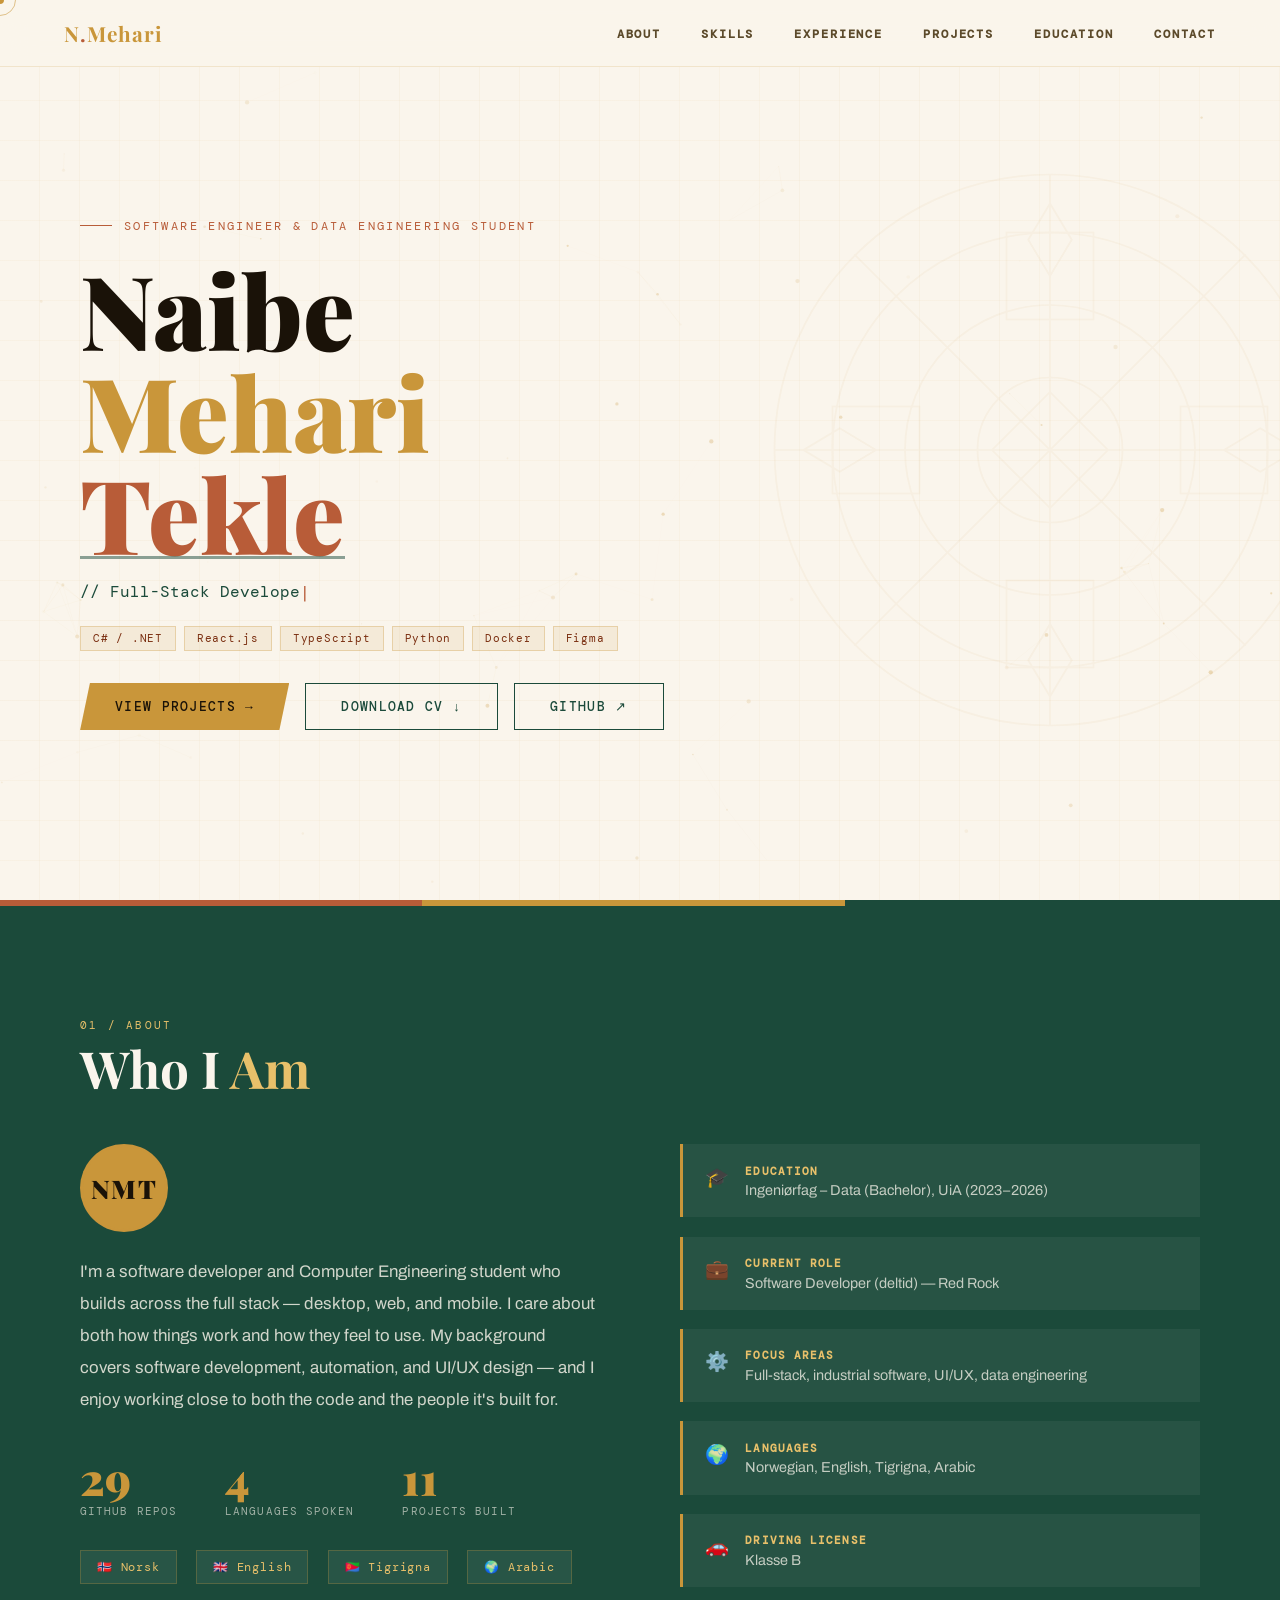
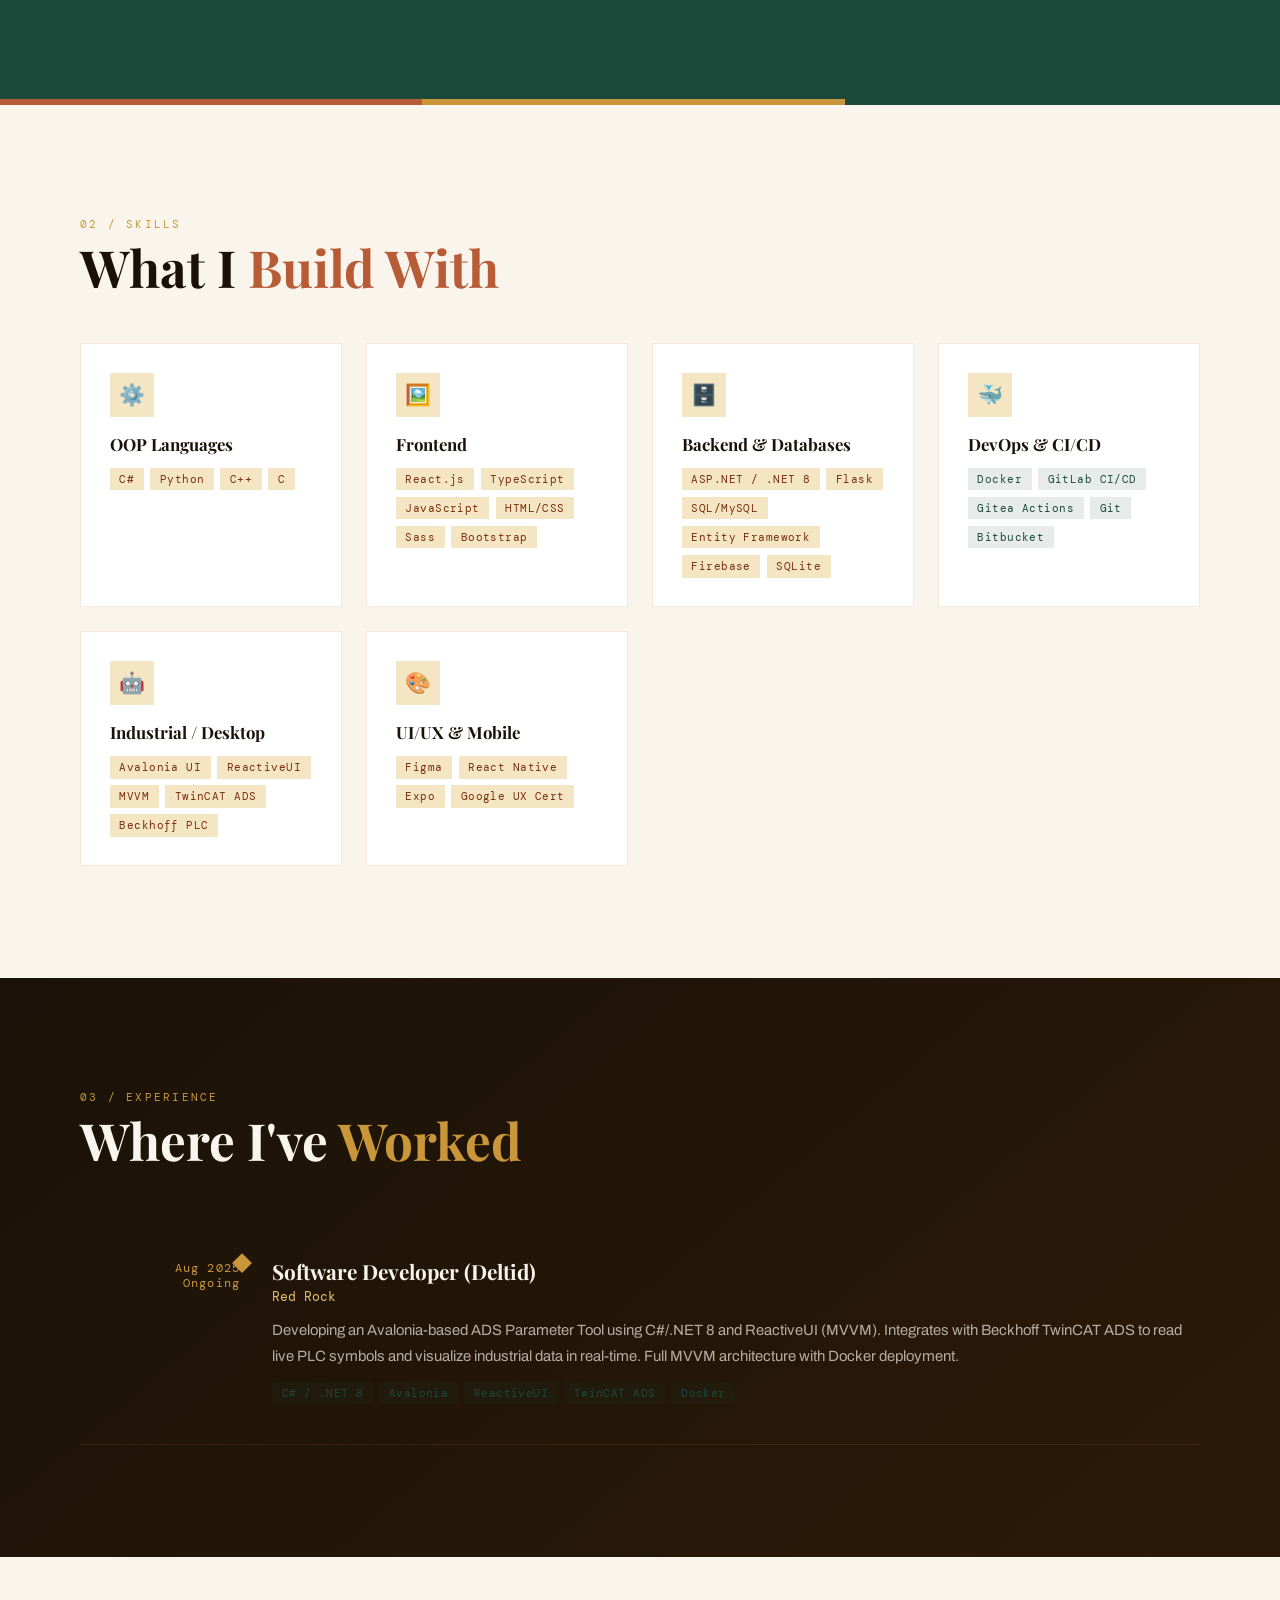
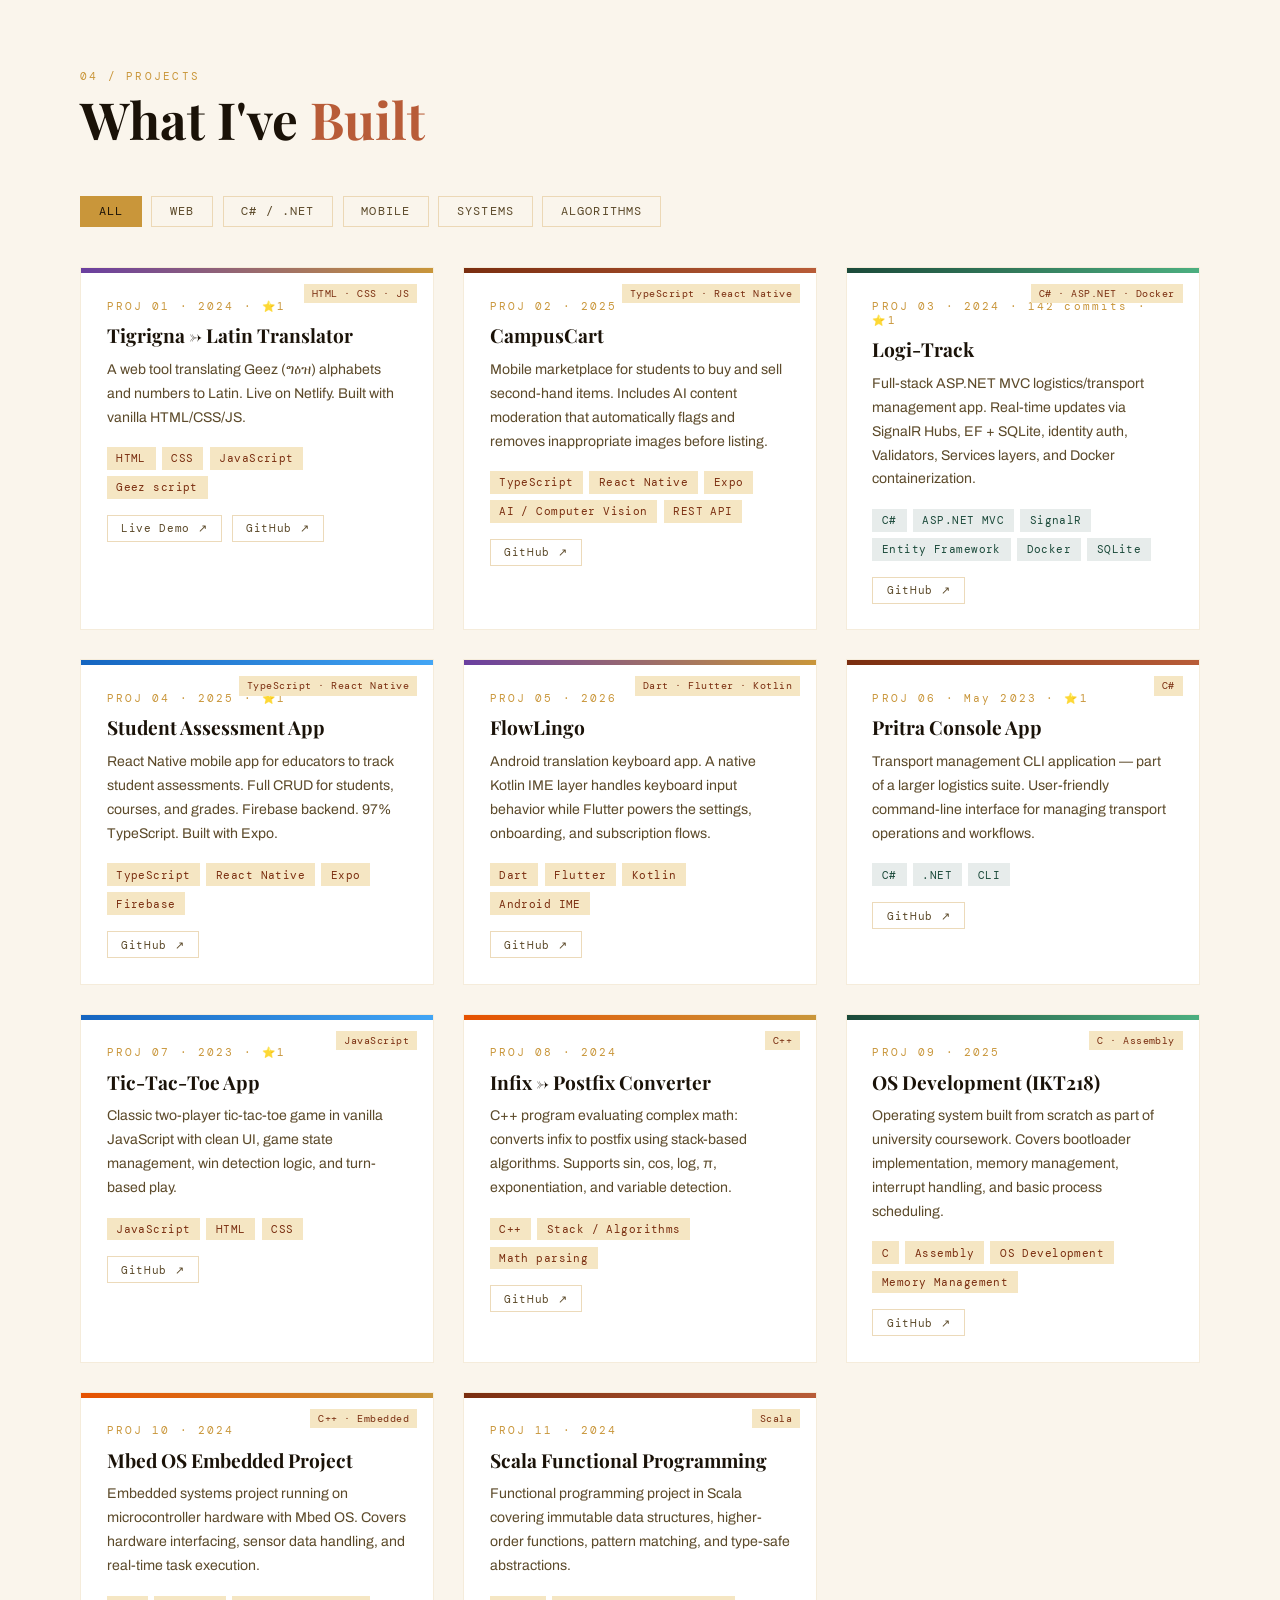
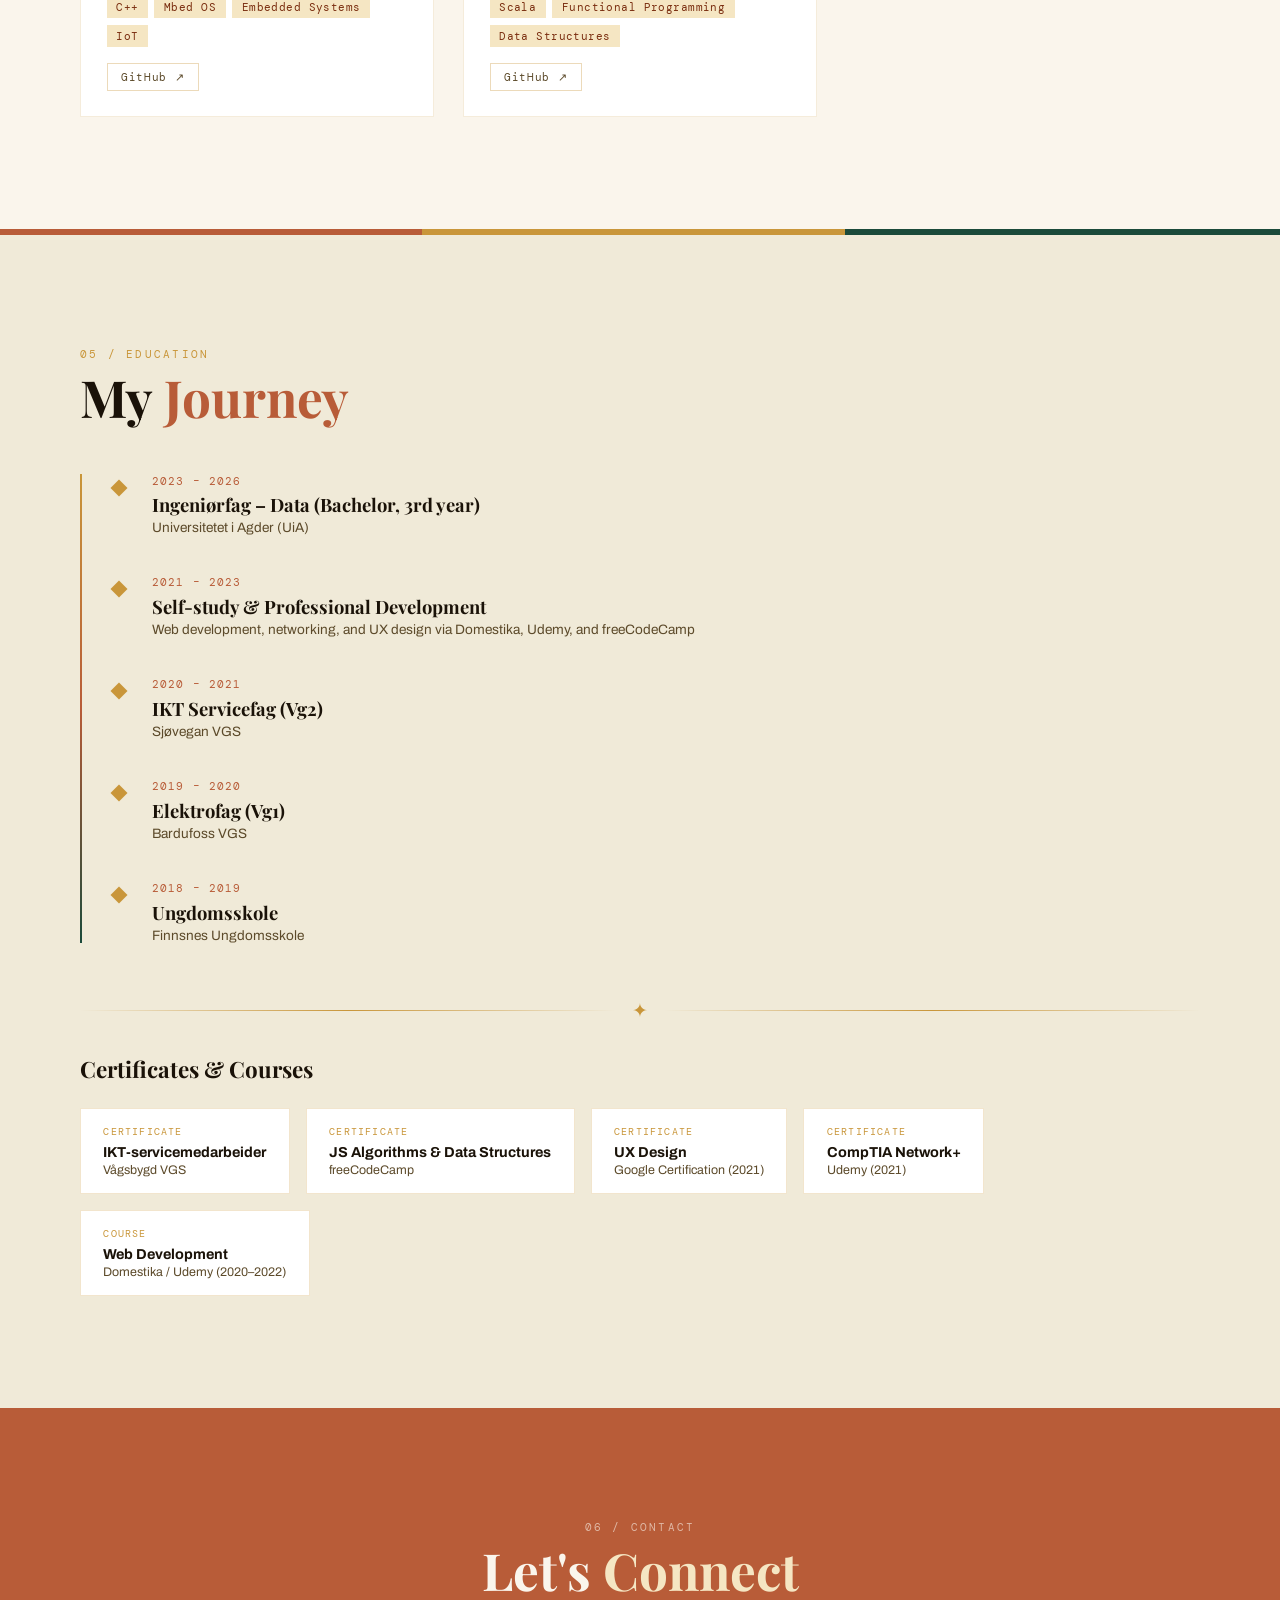
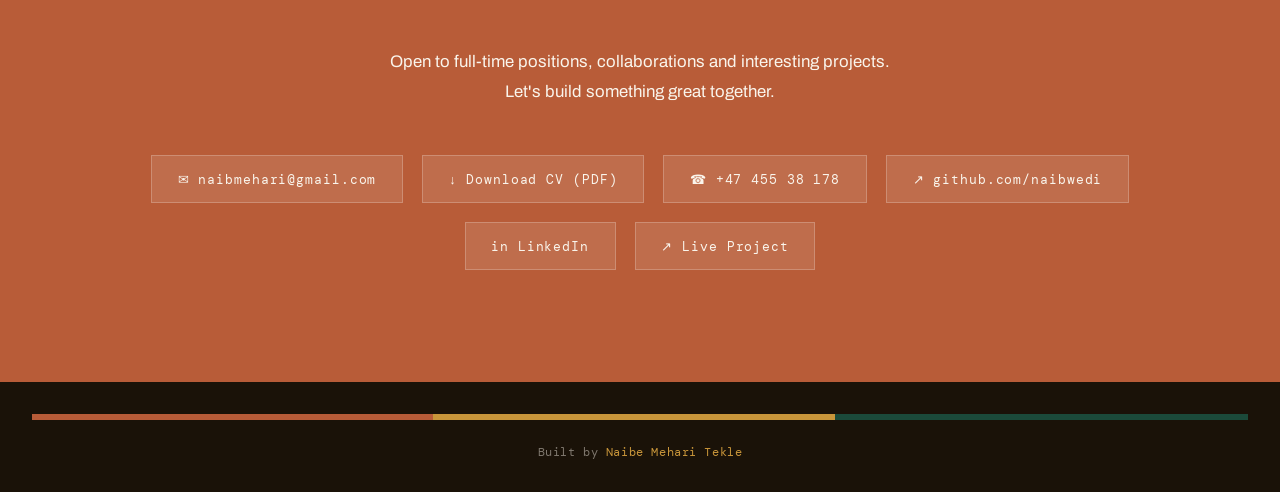
==== commit a901a36b: "Add CV download, guard JS against missing nodes, respect reduced motion - Add "Download CV" button i" ====
--- a/index.html
+++ b/index.html
@@ -12,6 +12,7 @@
 <meta property="og:image" content="https://naibtech.dev/og-image.png">
 <meta name="twitter:card" content="summary_large_image">
 <meta name="twitter:image" content="https://naibtech.dev/og-image.png">
+<link rel="canonical" href="https://naibtech.dev/">
 <link href="https://fonts.googleapis.com/css2?family=Playfair+Display:wght@400;700;900&family=DM+Mono:wght@300;400;500&family=Archivo:wght@300;400;600;800&display=swap" rel="stylesheet">
 <link rel="icon" type="image/svg+xml" href="data:image/svg+xml,%3Csvg xmlns='http://www.w3.org/2000/svg' viewBox='0 0 32 32'%3E%3Crect width='32' height='32' fill='%231A1208'/%3E%3Ctext x='16' y='22' text-anchor='middle' font-family='Georgia,serif' font-size='18' font-weight='700' fill='%23C9963A'%3EN%3C/text%3E%3C/svg%3E">
 <link rel="stylesheet" href="style.css">
@@ -76,6 +77,7 @@
     </div>
     <div class="hcta">
       <a href="#projects" class="bp">View Projects →</a>
+      <a href="/Naibe-Mehari-CV.pdf" class="bo" download>Download CV ↓</a>
       <a href="https://github.com/naibwedi" target="_blank" rel="noopener noreferrer" class="bo">GitHub ↗</a>
     </div>
   </div>
@@ -352,6 +354,7 @@
   <p class="cdesc r">Open to full-time positions, collaborations and interesting projects. Let's build something great together.</p>
   <div class="cls r">
     <a href="mailto:naibmehari@gmail.com" class="cla">✉ naibmehari@gmail.com</a>
+    <a href="/Naibe-Mehari-CV.pdf" class="cla" download>↓ Download CV (PDF)</a>
     <a href="tel:+4745538178" class="cla">☎ +47 455 38 178</a>
     <a href="https://github.com/naibwedi" target="_blank" rel="noopener noreferrer" class="cla">↗ github.com/naibwedi</a>
     <a href="https://www.linkedin.com/in/naib-mehari-95690114a/" target="_blank" rel="noopener noreferrer" class="cla">in LinkedIn</a>
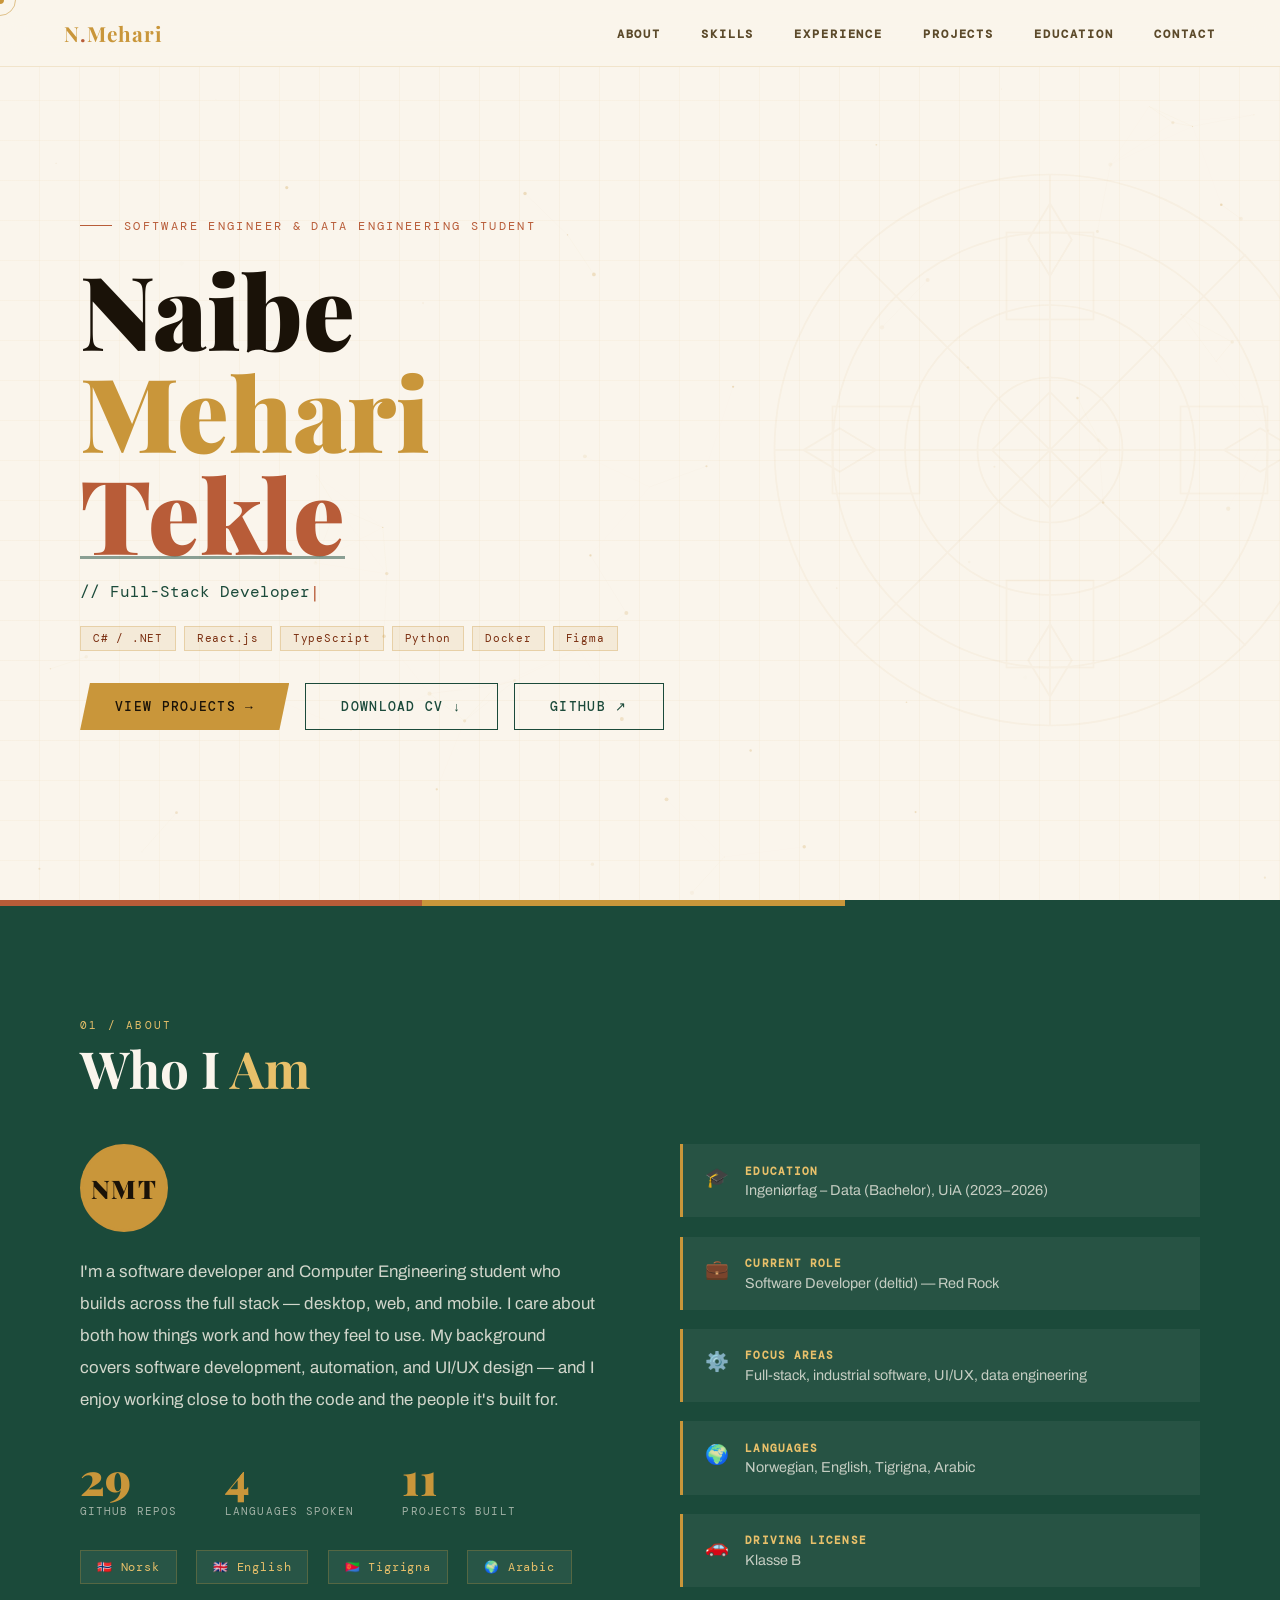
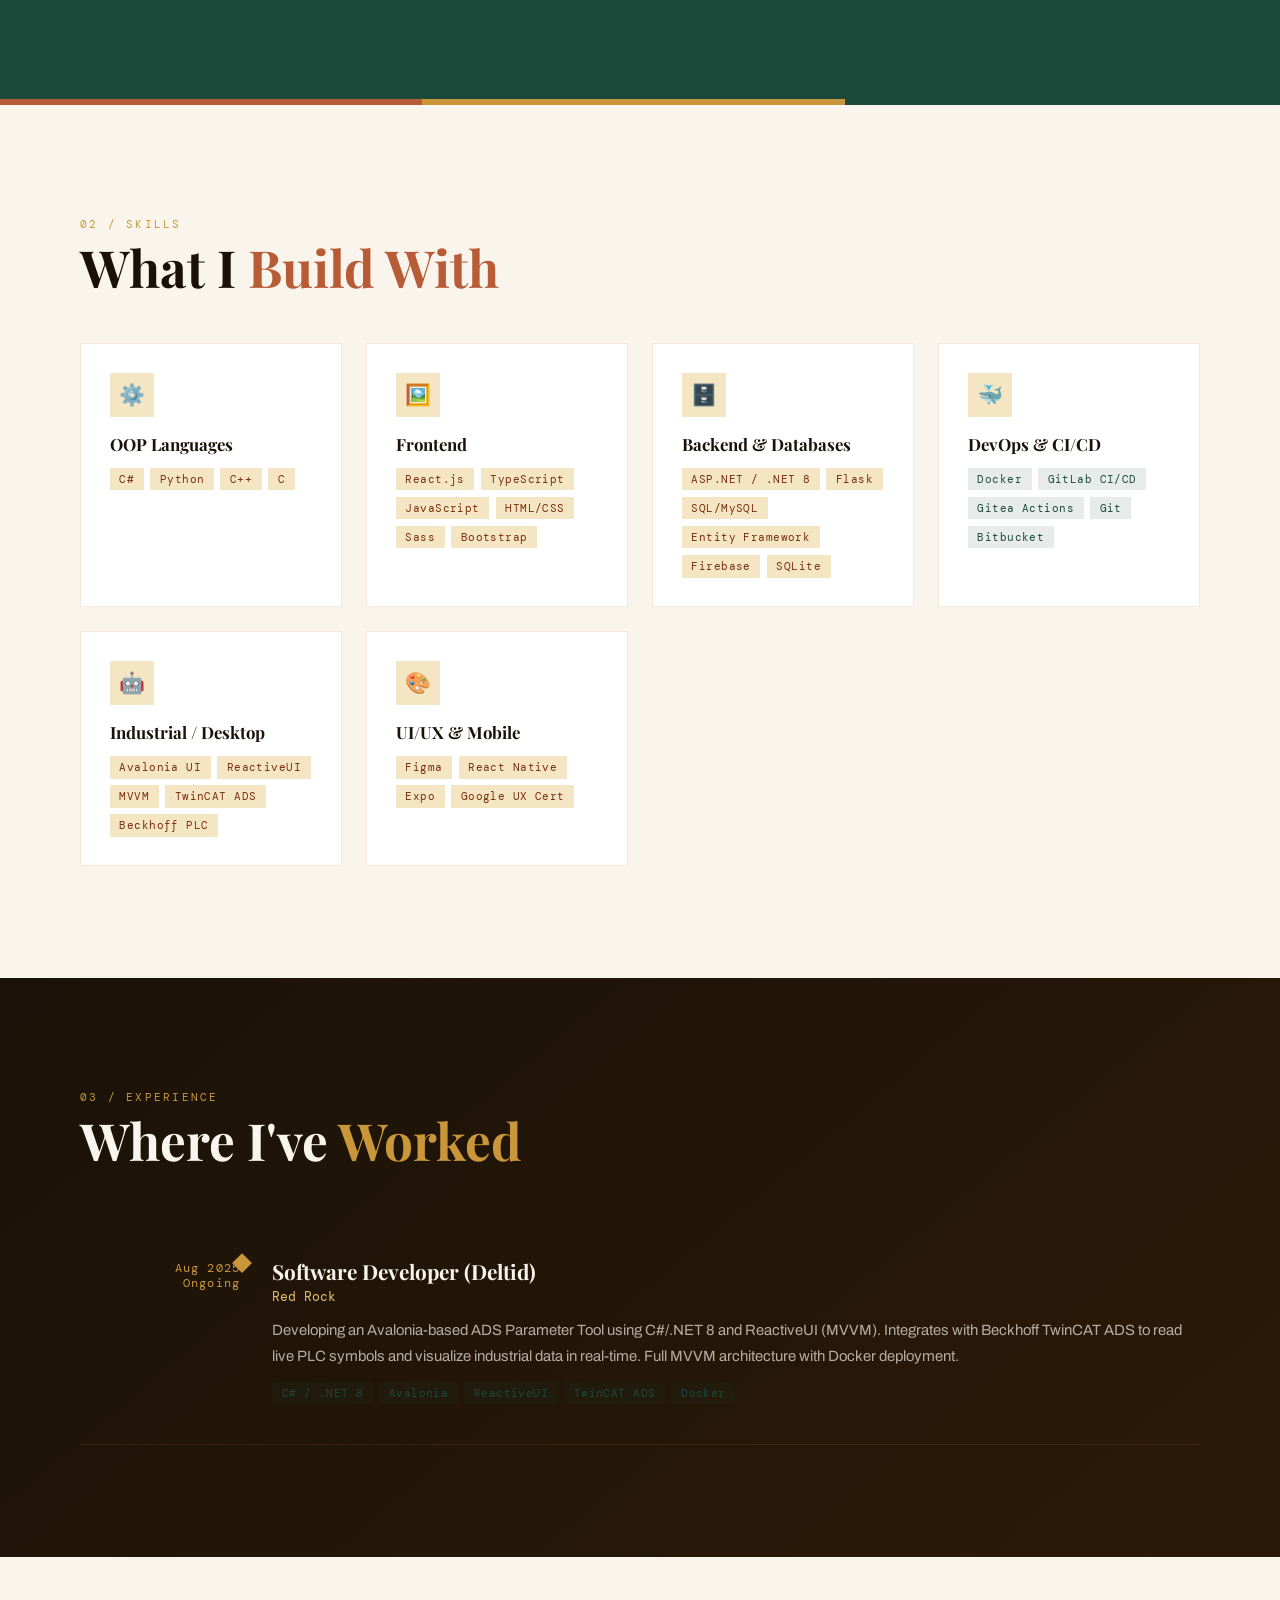
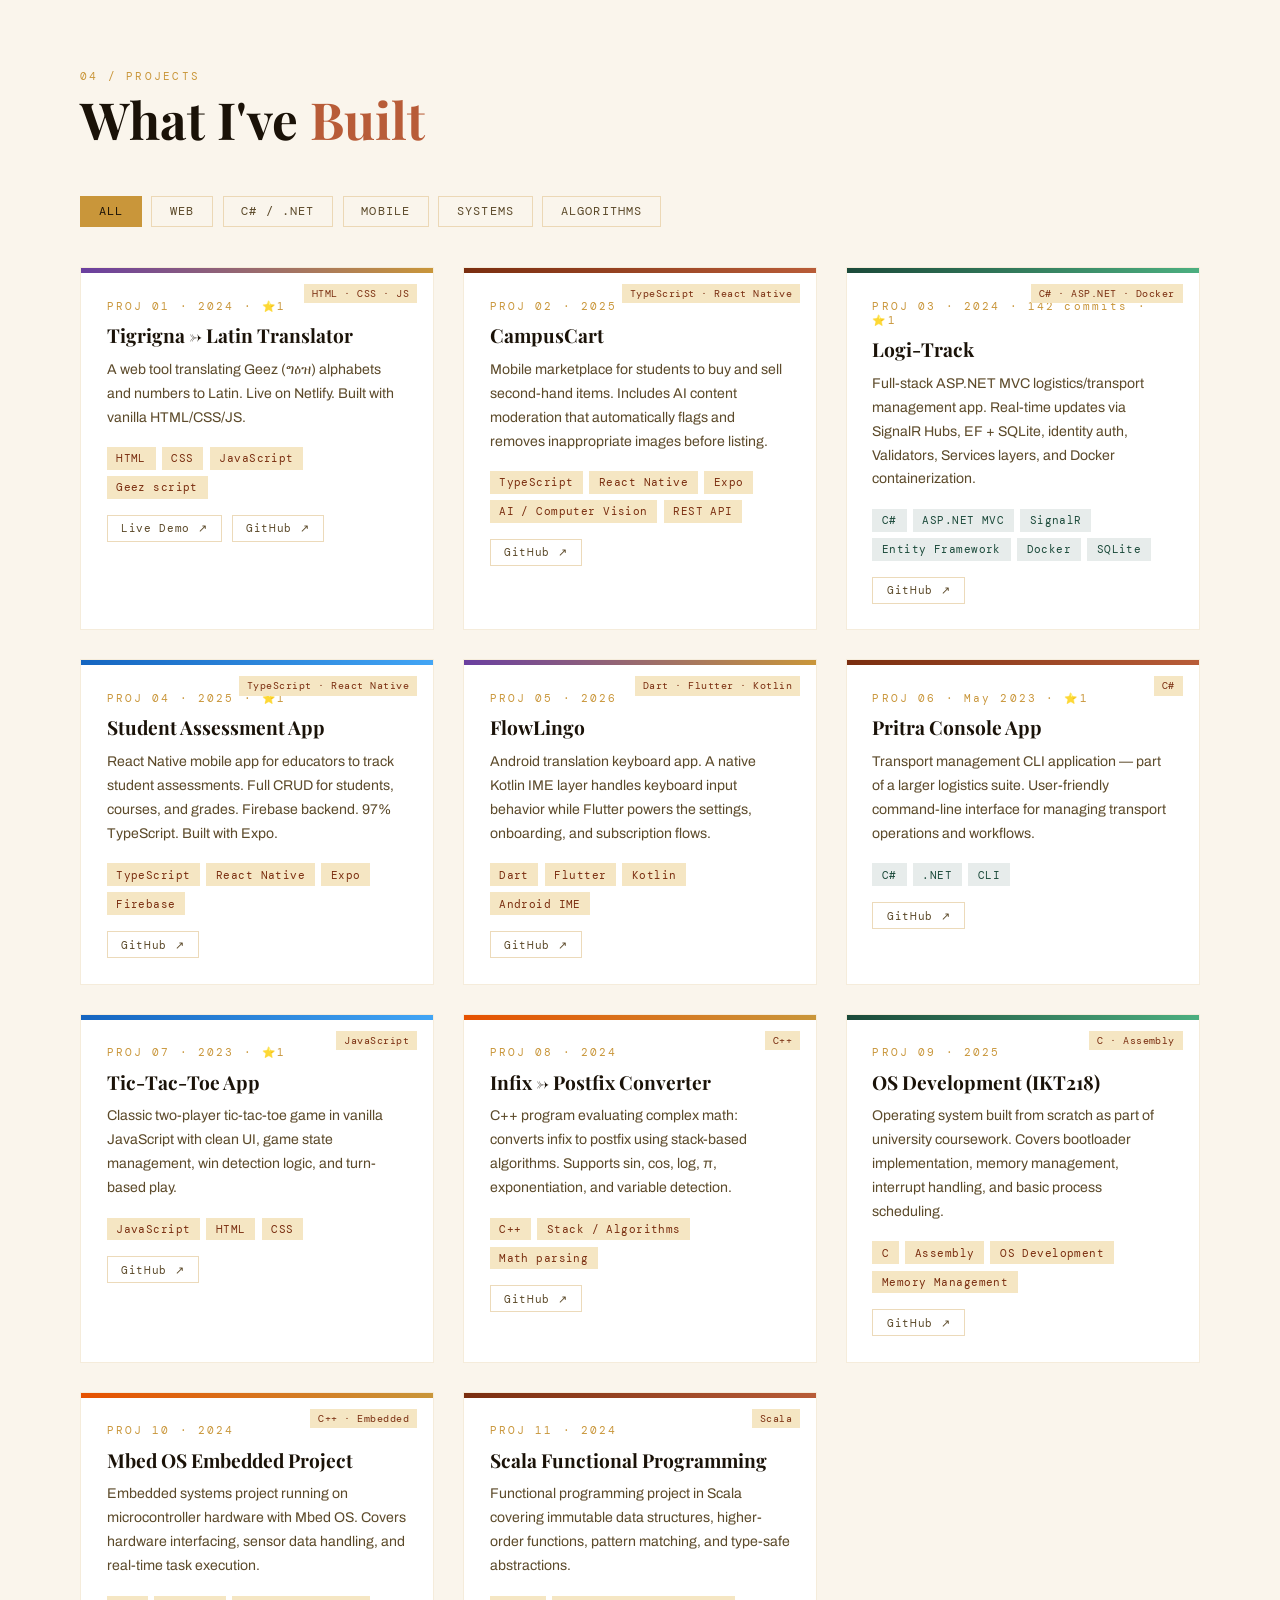
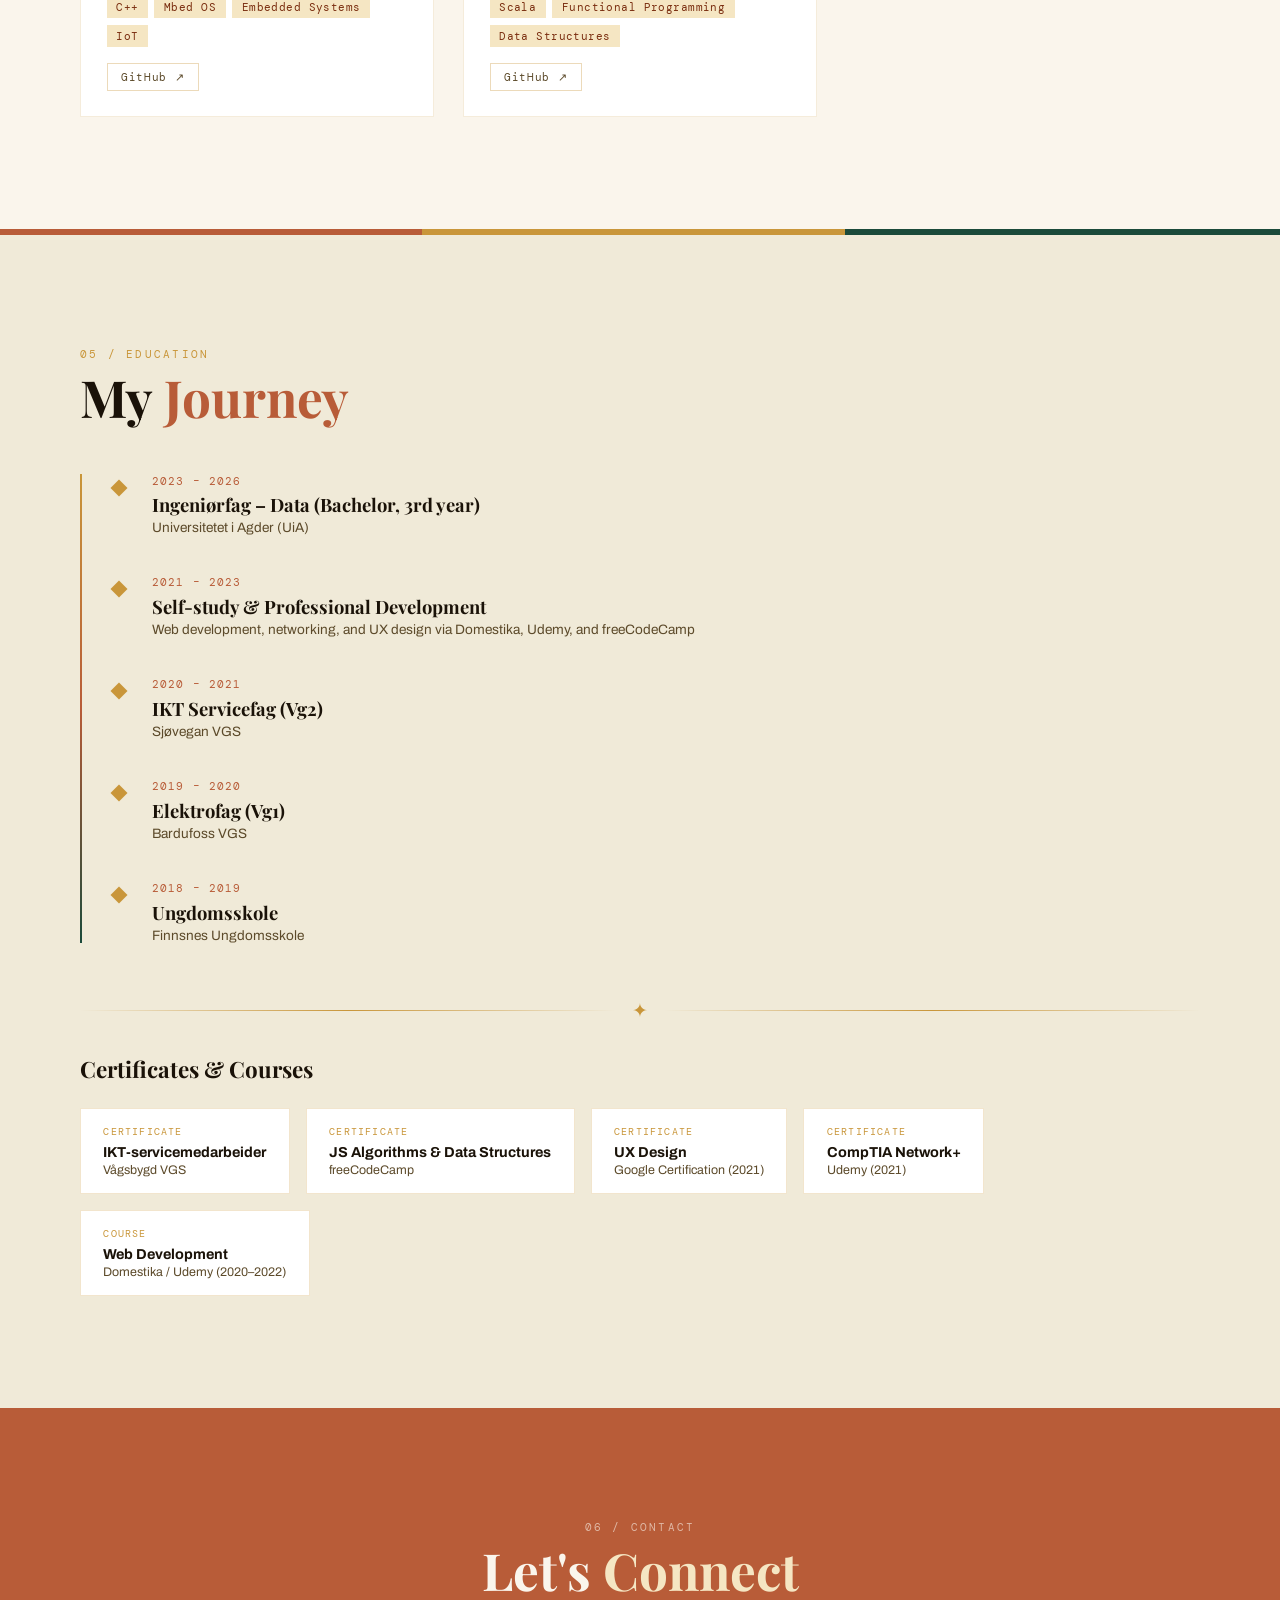
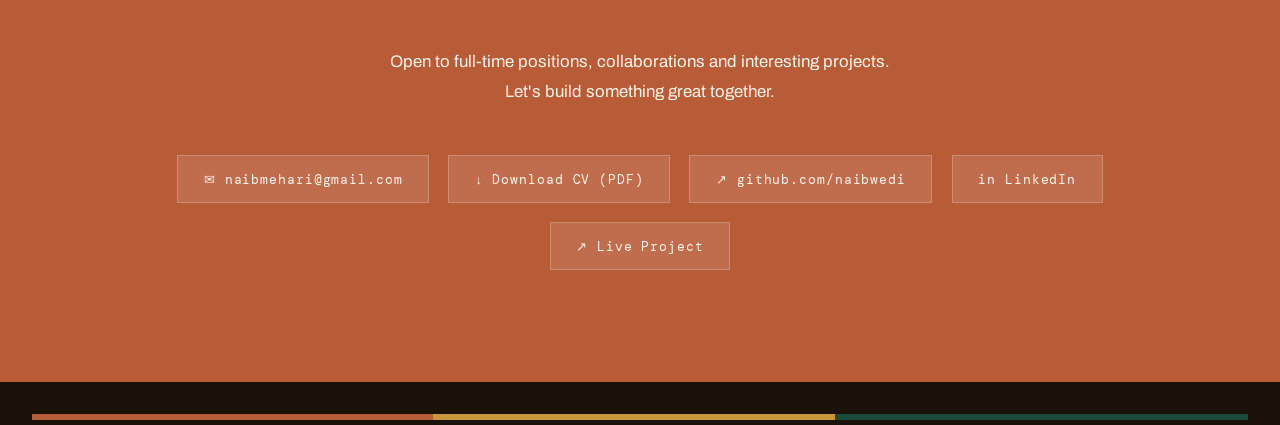
==== commit 5adb5f8a: "Remove phone number from public contact section Keeps email + LinkedIn; phone stays on the CV to avo" ====
--- a/index.html
+++ b/index.html
@@ -355,7 +355,6 @@
   <div class="cls r">
     <a href="mailto:naibmehari@gmail.com" class="cla">✉ naibmehari@gmail.com</a>
     <a href="/Naibe-Mehari-CV.pdf" class="cla" download>↓ Download CV (PDF)</a>
-    <a href="tel:+4745538178" class="cla">☎ +47 455 38 178</a>
     <a href="https://github.com/naibwedi" target="_blank" rel="noopener noreferrer" class="cla">↗ github.com/naibwedi</a>
     <a href="https://www.linkedin.com/in/naib-mehari-95690114a/" target="_blank" rel="noopener noreferrer" class="cla">in LinkedIn</a>
     <a href="https://tigrigna-latin.netlify.app/" target="_blank" rel="noopener noreferrer" class="cla">↗ Live Project</a>
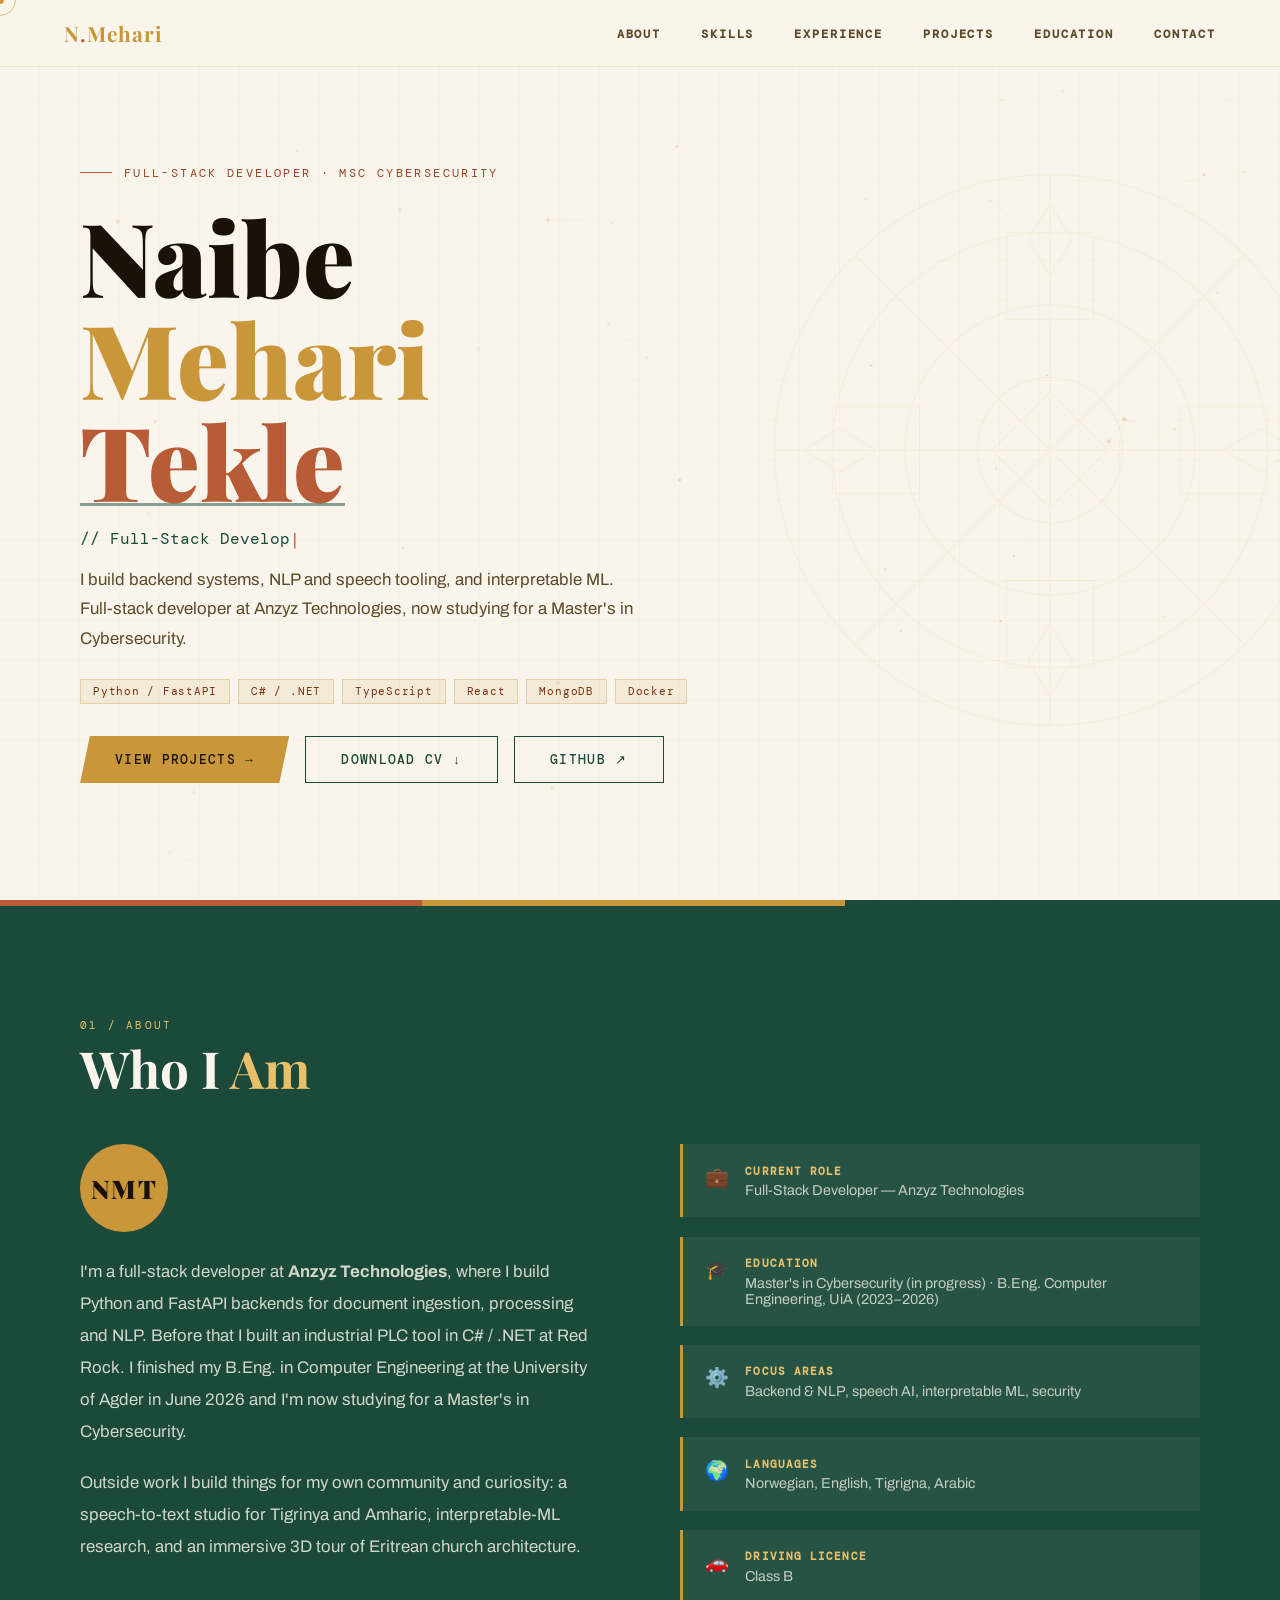
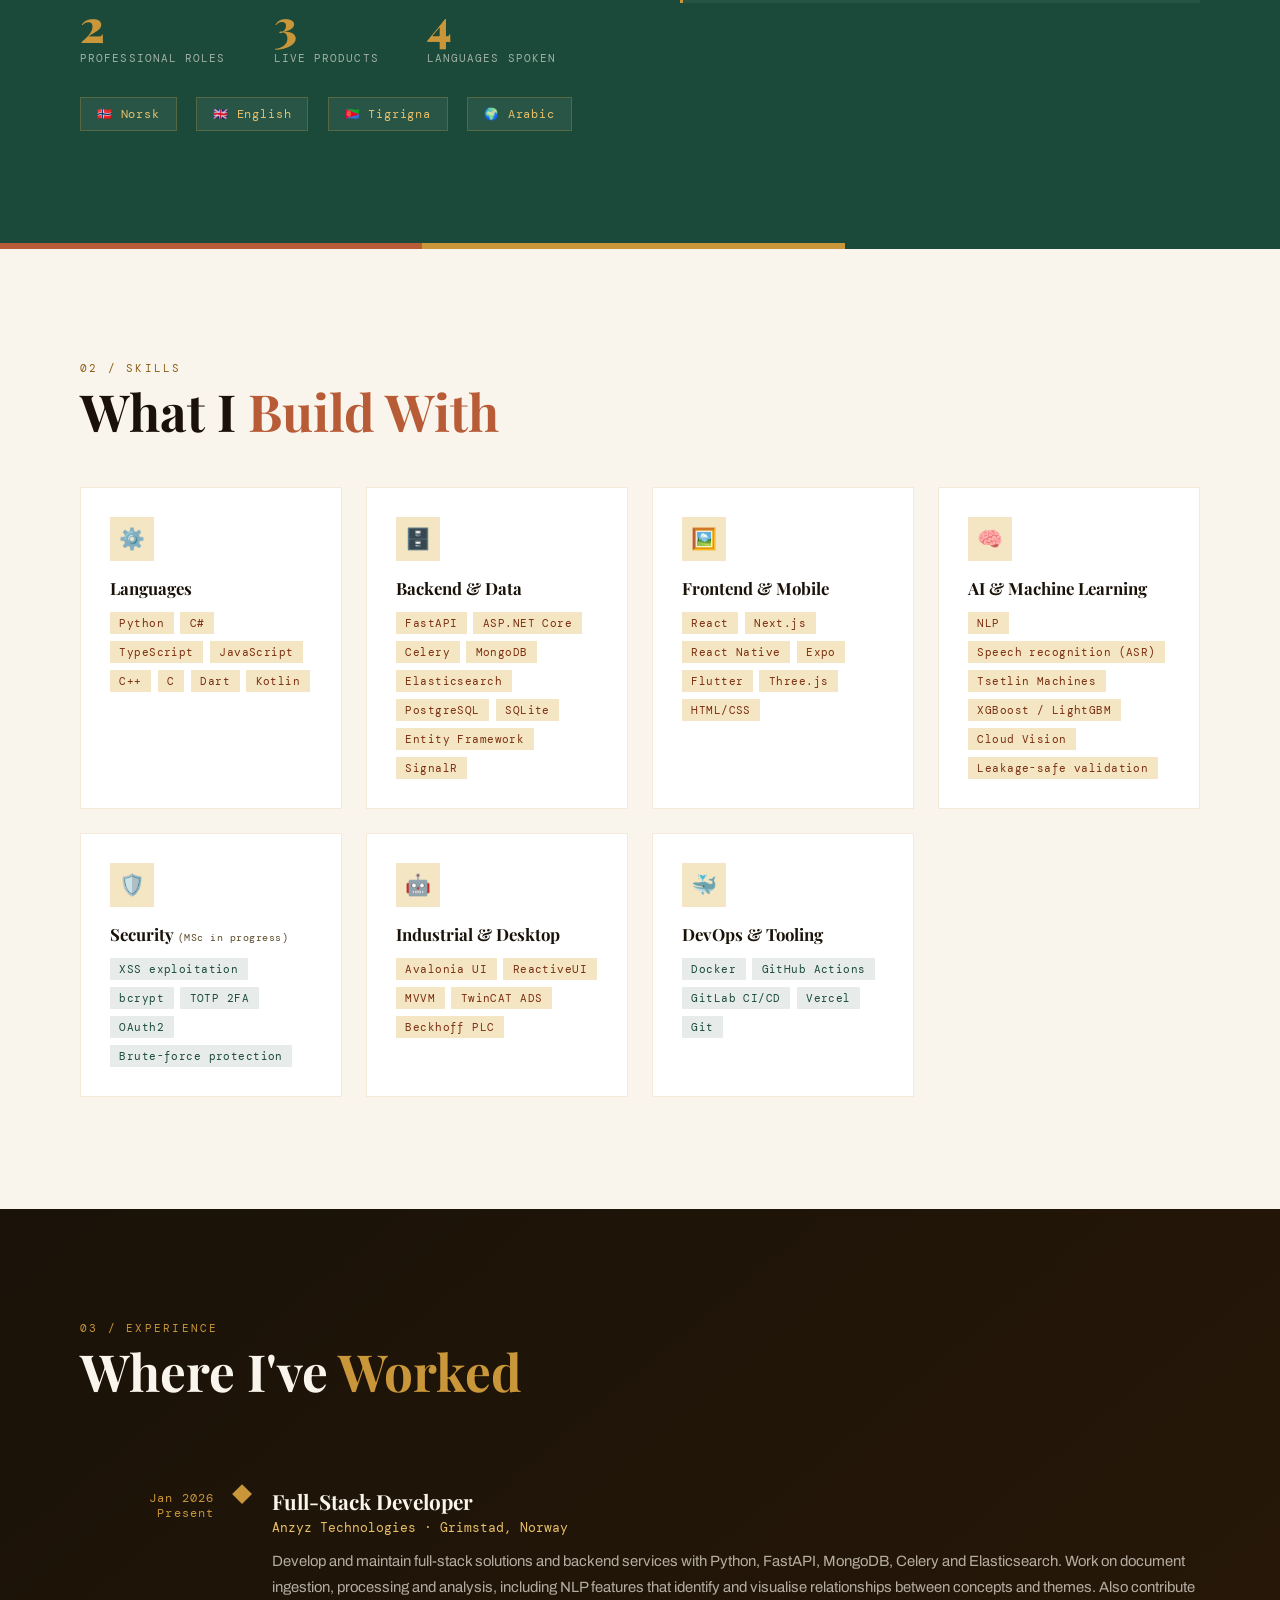
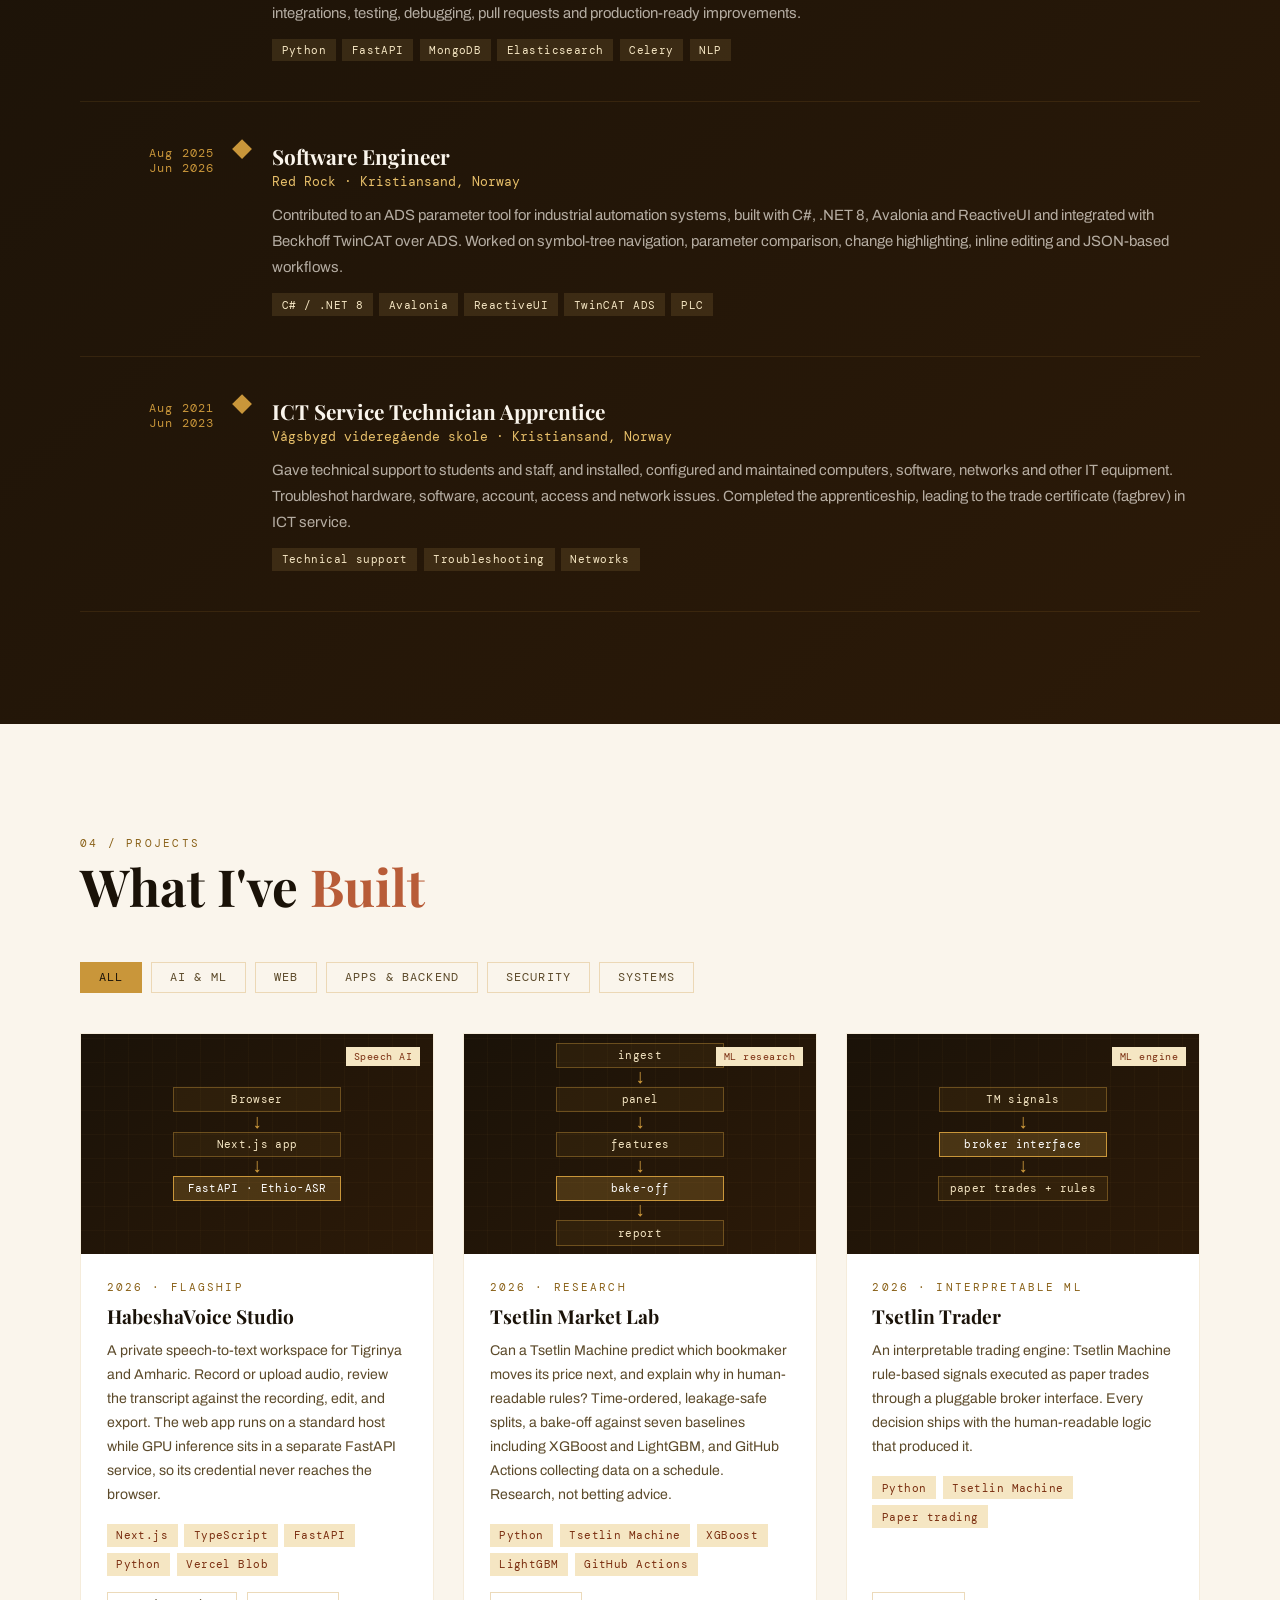
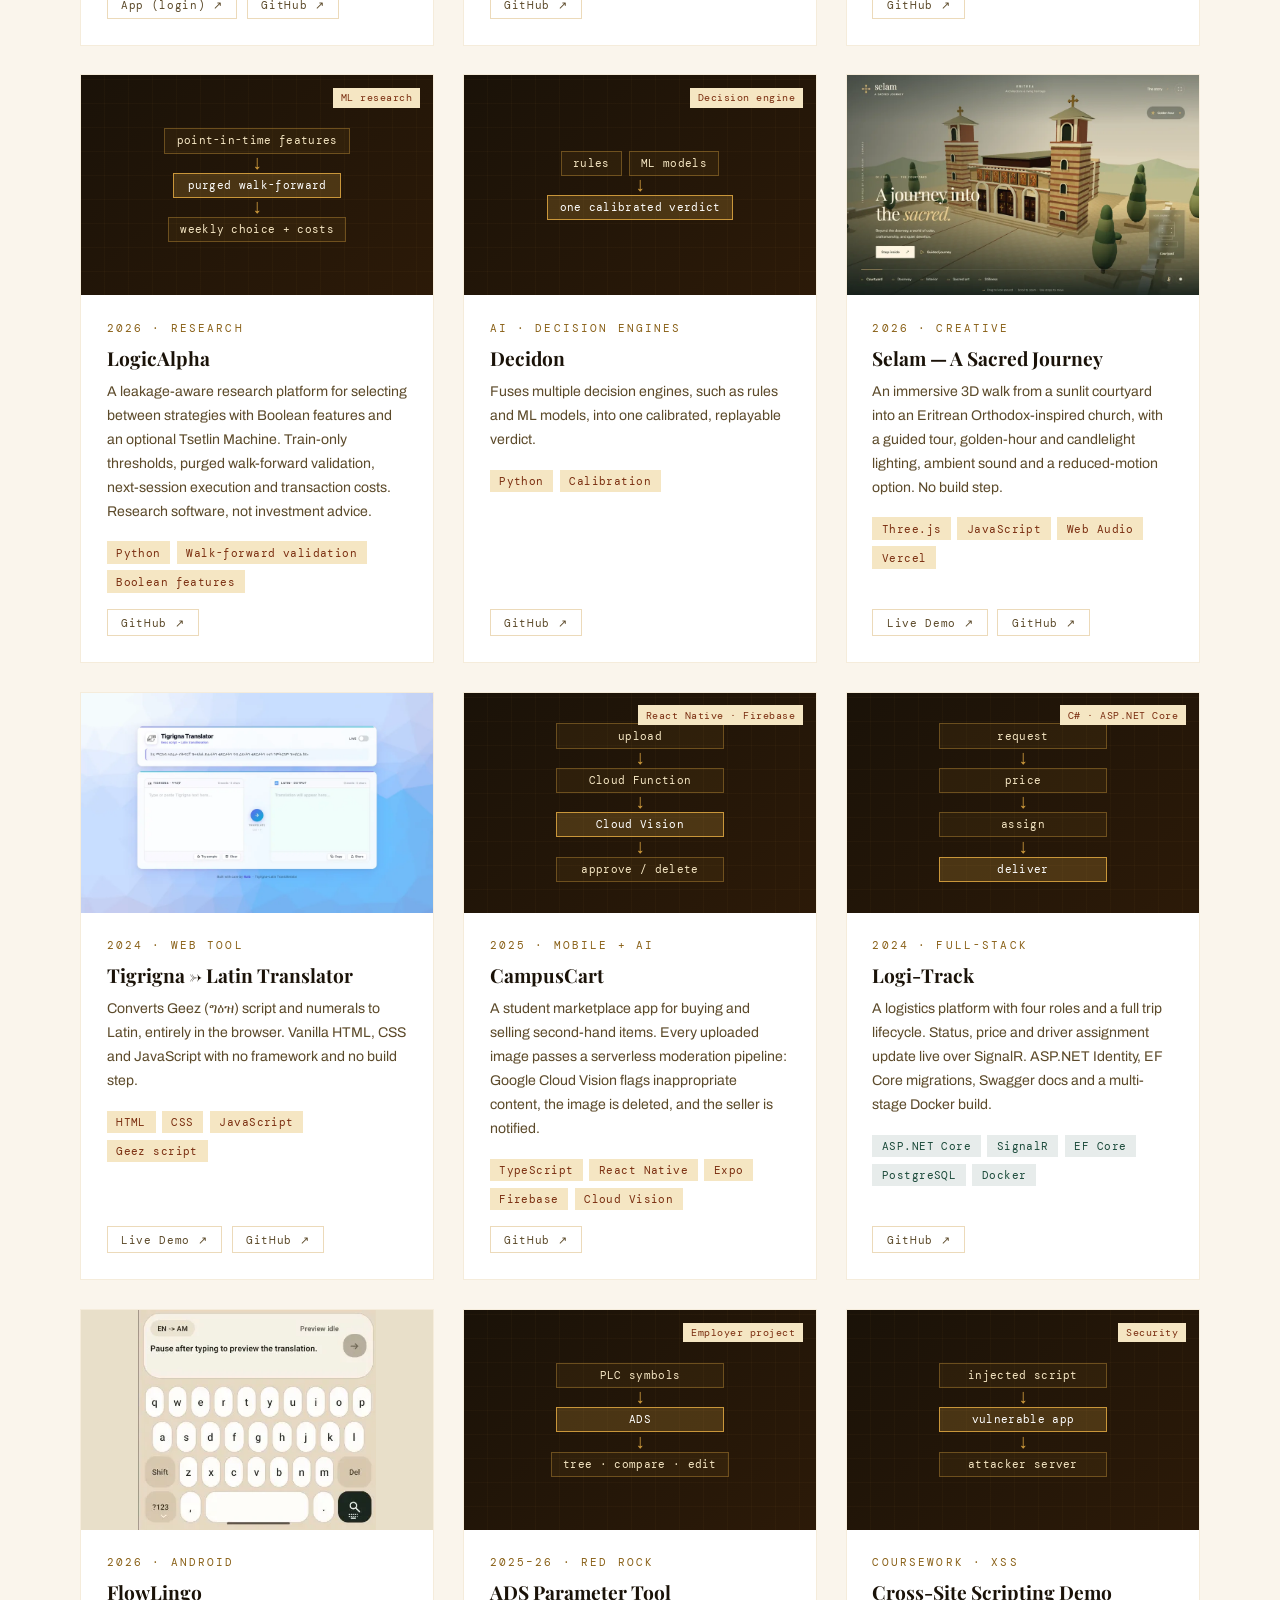
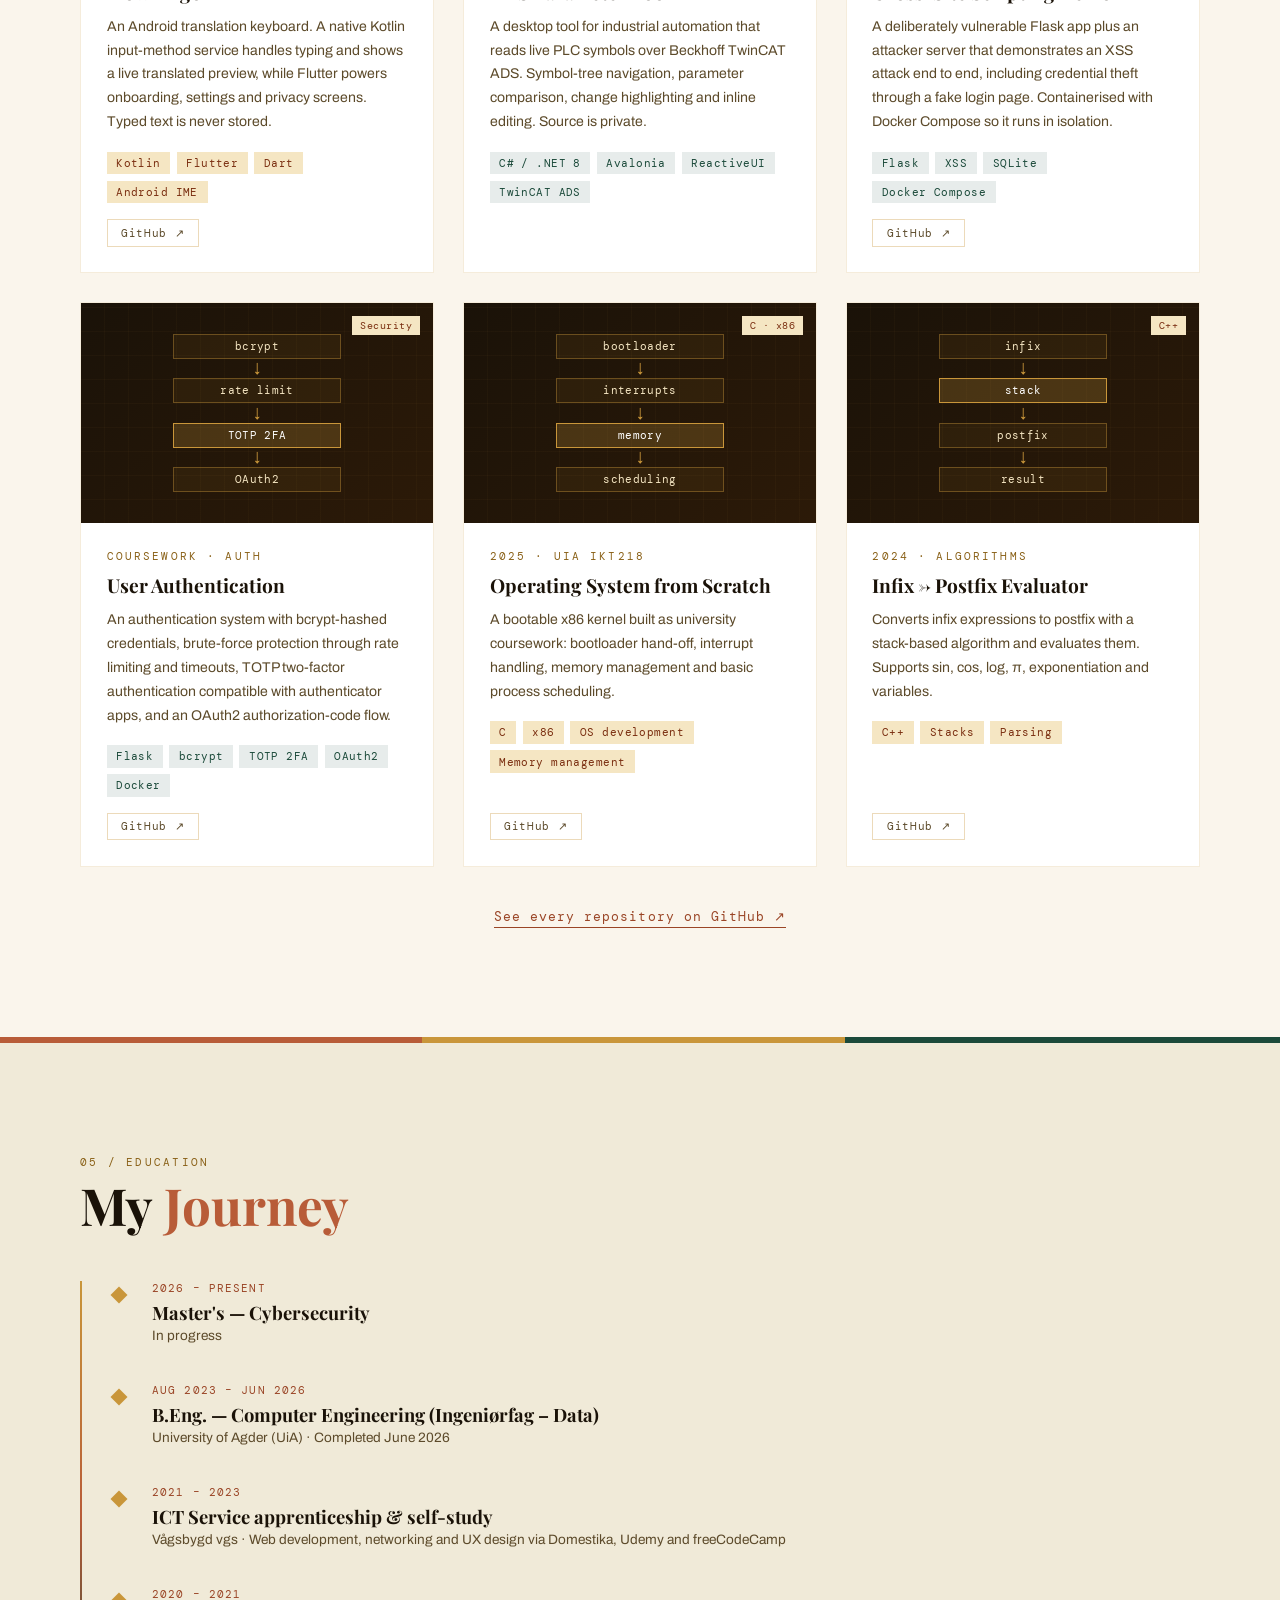
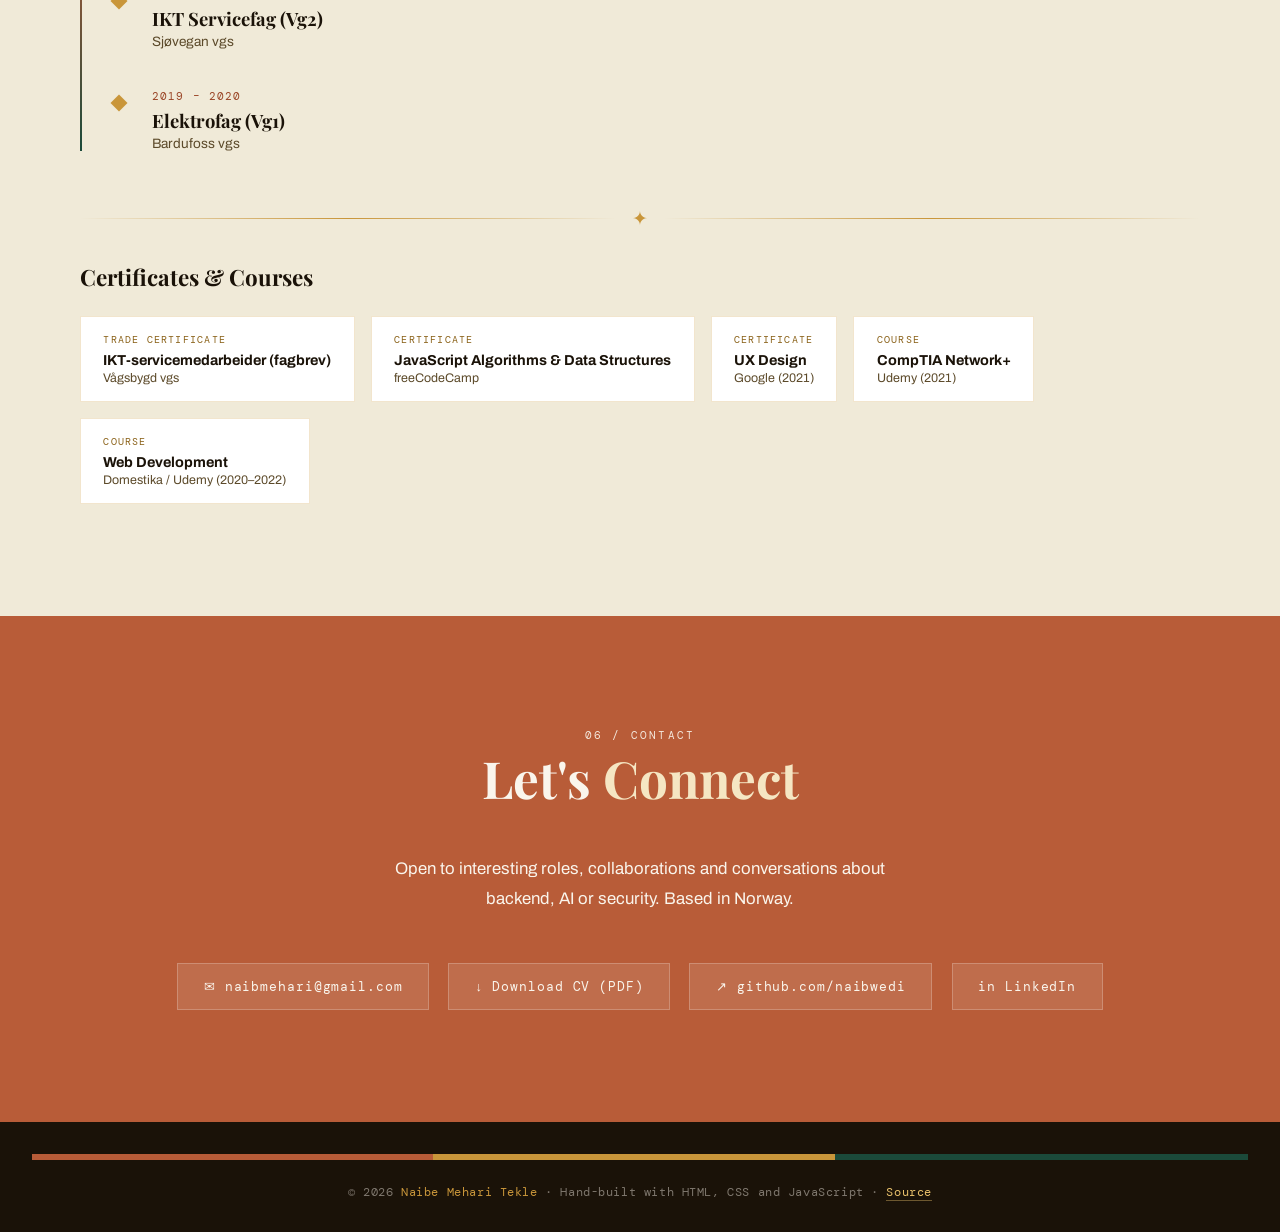
==== commit 27621079: "Refresh portfolio: current roles, MSc cybersecurity, new projects, real visuals - Experience: add An" ====
--- a/index.html
+++ b/index.html
@@ -3,26 +3,43 @@
 <head>
 <meta charset="UTF-8">
 <meta name="viewport" content="width=device-width, initial-scale=1.0">
-<title>Naibe Mehari Tekle — Software Engineer</title>
-<meta name="description" content="Naibe Mehari Tekle — Software Engineer and Data Engineering student. Full-stack developer specializing in C#/.NET, React, and industrial software. Based in Norway.">
-<meta property="og:title" content="Naibe Mehari Tekle — Software Engineer">
-<meta property="og:description" content="Full-stack developer specializing in C#/.NET, React, and industrial software. Based in Norway.">
+<title>Naibe Mehari Tekle — Full-Stack Developer &amp; Cybersecurity MSc Student</title>
+<meta name="description" content="Naibe Mehari Tekle — full-stack developer at Anzyz Technologies (Python, FastAPI, .NET, React) and Master's student in cybersecurity. Speech AI for Tigrinya &amp; Amharic, interpretable ML, industrial software. Based in Norway.">
+<meta property="og:title" content="Naibe Mehari Tekle — Full-Stack Developer &amp; Cybersecurity MSc Student">
+<meta property="og:description" content="Python/FastAPI and .NET backends, speech AI for Tigrinya &amp; Amharic, interpretable ML and security. Based in Norway.">
 <meta property="og:type" content="website">
 <meta property="og:url" content="https://naibtech.dev/">
 <meta property="og:image" content="https://naibtech.dev/og-image.png">
 <meta name="twitter:card" content="summary_large_image">
 <meta name="twitter:image" content="https://naibtech.dev/og-image.png">
 <link rel="canonical" href="https://naibtech.dev/">
+<link rel="preconnect" href="https://fonts.googleapis.com">
+<link rel="preconnect" href="https://fonts.gstatic.com" crossorigin>
 <link href="https://fonts.googleapis.com/css2?family=Playfair+Display:wght@400;700;900&family=DM+Mono:wght@300;400;500&family=Archivo:wght@300;400;600;800&display=swap" rel="stylesheet">
 <link rel="icon" type="image/svg+xml" href="data:image/svg+xml,%3Csvg xmlns='http://www.w3.org/2000/svg' viewBox='0 0 32 32'%3E%3Crect width='32' height='32' fill='%231A1208'/%3E%3Ctext x='16' y='22' text-anchor='middle' font-family='Georgia,serif' font-size='18' font-weight='700' fill='%23C9963A'%3EN%3C/text%3E%3C/svg%3E">
 <link rel="stylesheet" href="style.css">
+<script type="application/ld+json">
+{
+  "@context": "https://schema.org",
+  "@type": "Person",
+  "name": "Naibe Mehari Tekle",
+  "url": "https://naibtech.dev/",
+  "jobTitle": "Full-Stack Developer",
+  "worksFor": { "@type": "Organization", "name": "Anzyz Technologies" },
+  "alumniOf": { "@type": "CollegeOrUniversity", "name": "University of Agder" },
+  "knowsLanguage": ["nb", "en", "ti", "ar"],
+  "address": { "@type": "PostalAddress", "addressCountry": "NO" },
+  "sameAs": ["https://github.com/naibwedi", "https://www.linkedin.com/in/naib-mehari-95690114a/"]
+}
+</script>
 </head>
 <body>
 
-<canvas id="cvs"></canvas>
-<div class="gbg"></div>
-<div class="cd" id="cdot"></div>
-<div class="cr" id="cring"></div>
+<a class="skip" href="#main">Skip to content</a>
+<canvas id="cvs" aria-hidden="true"></canvas>
+<div class="gbg" aria-hidden="true"></div>
+<div class="cd" id="cdot" aria-hidden="true"></div>
+<div class="cr" id="cring" aria-hidden="true"></div>
 
 <!-- mobile nav overlay -->
 <div class="mnav" id="mnav" aria-hidden="true">
@@ -34,7 +51,7 @@
   <a href="#contact" onclick="closeMenu()">Contact</a>
 </div>
 
-<nav>
+<nav aria-label="Primary">
   <div class="logo">N<span>.</span>Mehari</div>
   <ul class="nl">
     <li><a href="#about">About</a></li>
@@ -50,6 +67,8 @@
 </nav>
 
 <button class="stt" id="stt" aria-label="Scroll to top">↑</button>
+
+<main id="main">
 
 <!-- HERO -->
 <section id="hero">
@@ -67,13 +86,14 @@
     </g>
   </svg>
   <div class="hc">
-    <div class="hl">Software Engineer &amp; Data Engineering Student</div>
+    <div class="hl">Full-Stack Developer &middot; MSc Cybersecurity</div>
     <h1 class="hn">Naibe<br><span class="gld">Mehari</span><br><span class="str">Tekle</span></h1>
-    <p class="hr">// <span id="typed"></span></p>
+    <p class="hr">// <span id="typed">Full-Stack Developer</span></p>
+    <p class="hb">I build backend systems, NLP and speech tooling, and interpretable ML. Full-stack developer at Anzyz Technologies, now studying for a Master's in Cybersecurity.</p>
     <div class="htags">
-      <span class="htag">C# / .NET</span><span class="htag">React.js</span>
-      <span class="htag">TypeScript</span><span class="htag">Python</span>
-      <span class="htag">Docker</span><span class="htag">Figma</span>
+      <span class="htag">Python / FastAPI</span><span class="htag">C# / .NET</span>
+      <span class="htag">TypeScript</span><span class="htag">React</span>
+      <span class="htag">MongoDB</span><span class="htag">Docker</span>
     </div>
     <div class="hcta">
       <a href="#projects" class="bp">View Projects →</a>
@@ -91,12 +111,13 @@
   <h2 class="st r">Who I <span class="a">Am</span></h2>
   <div class="ag">
     <div class="at r lft">
-      <div class="avatar">NMT</div>
-      <p>I'm a software developer and Computer Engineering student who builds across the full stack — desktop, web, and mobile. I care about both how things work and how they feel to use. My background covers software development, automation, and UI/UX design — and I enjoy working close to both the code and the people it's built for.</p>
+      <div class="avatar" aria-hidden="true">NMT</div>
+      <p>I'm a full-stack developer at <strong>Anzyz Technologies</strong>, where I build Python and FastAPI backends for document ingestion, processing and NLP. Before that I built an industrial PLC tool in C# / .NET at Red Rock. I finished my B.Eng. in Computer Engineering at the University of Agder in June 2026 and I'm now studying for a Master's in Cybersecurity.</p>
+      <p>Outside work I build things for my own community and curiosity: a speech-to-text studio for Tigrinya and Amharic, interpretable-ML research, and an immersive 3D tour of Eritrean church architecture.</p>
       <div class="srow">
-        <div class="stat"><div class="sn" data-target="29">0</div><div class="slab">GitHub Repos</div></div>
-        <div class="stat"><div class="sn" data-target="4">0</div><div class="slab">Languages Spoken</div></div>
-        <div class="stat"><div class="sn" data-target="11">0</div><div class="slab">Projects Built</div></div>
+        <div class="stat"><div class="sn" data-target="2">0</div><div class="slab">Professional roles</div></div>
+        <div class="stat"><div class="sn" data-target="3">0</div><div class="slab">Live products</div></div>
+        <div class="stat"><div class="sn" data-target="4">0</div><div class="slab">Languages spoken</div></div>
       </div>
       <div class="lr">
         <div class="lp">🇳🇴 Norsk</div>
@@ -107,11 +128,11 @@
     </div>
     <div class="r rgt">
       <div class="af">
-        <div class="fc"><div class="fi">🎓</div><div><h4>Education</h4><p>Ingeniørfag – Data (Bachelor), UiA (2023–2026)</p></div></div>
-        <div class="fc"><div class="fi">💼</div><div><h4>Current Role</h4><p>Software Developer (deltid) — Red Rock</p></div></div>
-        <div class="fc"><div class="fi">⚙️</div><div><h4>Focus Areas</h4><p>Full-stack, industrial software, UI/UX, data engineering</p></div></div>
+        <div class="fc"><div class="fi">💼</div><div><h4>Current role</h4><p>Full-Stack Developer — Anzyz Technologies</p></div></div>
+        <div class="fc"><div class="fi">🎓</div><div><h4>Education</h4><p>Master's in Cybersecurity (in progress) · B.Eng. Computer Engineering, UiA (2023–2026)</p></div></div>
+        <div class="fc"><div class="fi">⚙️</div><div><h4>Focus areas</h4><p>Backend &amp; NLP, speech AI, interpretable ML, security</p></div></div>
         <div class="fc"><div class="fi">🌍</div><div><h4>Languages</h4><p>Norwegian, English, Tigrigna, Arabic</p></div></div>
-        <div class="fc"><div class="fi">🚗</div><div><h4>Driving License</h4><p>Klasse B</p></div></div>
+        <div class="fc"><div class="fi">🚗</div><div><h4>Driving licence</h4><p>Class B</p></div></div>
       </div>
     </div>
   </div>
@@ -124,12 +145,13 @@
   <div class="sl">02 / Skills</div>
   <h2 class="st r">What I <span class="a">Build With</span></h2>
   <div class="sg">
-    <div class="sc r"><div class="si">⚙️</div><h3>OOP Languages</h3><div class="tgs"><span class="tg">C#</span><span class="tg">Python</span><span class="tg">C++</span><span class="tg">C</span></div></div>
-    <div class="sc r"><div class="si">🖼️</div><h3>Frontend</h3><div class="tgs"><span class="tg">React.js</span><span class="tg">TypeScript</span><span class="tg">JavaScript</span><span class="tg">HTML/CSS</span><span class="tg">Sass</span><span class="tg">Bootstrap</span></div></div>
-    <div class="sc r"><div class="si">🗄️</div><h3>Backend &amp; Databases</h3><div class="tgs"><span class="tg">ASP.NET / .NET 8</span><span class="tg">Flask</span><span class="tg">SQL/MySQL</span><span class="tg">Entity Framework</span><span class="tg">Firebase</span><span class="tg">SQLite</span></div></div>
-    <div class="sc r"><div class="si">🐳</div><h3>DevOps &amp; CI/CD</h3><div class="tgs"><span class="tg g">Docker</span><span class="tg g">GitLab CI/CD</span><span class="tg g">Gitea Actions</span><span class="tg g">Git</span><span class="tg g">Bitbucket</span></div></div>
-    <div class="sc r"><div class="si">🤖</div><h3>Industrial / Desktop</h3><div class="tgs"><span class="tg">Avalonia UI</span><span class="tg">ReactiveUI</span><span class="tg">MVVM</span><span class="tg">TwinCAT ADS</span><span class="tg">Beckhoff PLC</span></div></div>
-    <div class="sc r"><div class="si">🎨</div><h3>UI/UX &amp; Mobile</h3><div class="tgs"><span class="tg">Figma</span><span class="tg">React Native</span><span class="tg">Expo</span><span class="tg">Google UX Cert</span></div></div>
+    <div class="sc r"><div class="si" aria-hidden="true">⚙️</div><h3>Languages</h3><div class="tgs"><span class="tg">Python</span><span class="tg">C#</span><span class="tg">TypeScript</span><span class="tg">JavaScript</span><span class="tg">C++</span><span class="tg">C</span><span class="tg">Dart</span><span class="tg">Kotlin</span></div></div>
+    <div class="sc r"><div class="si" aria-hidden="true">🗄️</div><h3>Backend &amp; Data</h3><div class="tgs"><span class="tg">FastAPI</span><span class="tg">ASP.NET Core</span><span class="tg">Celery</span><span class="tg">MongoDB</span><span class="tg">Elasticsearch</span><span class="tg">PostgreSQL</span><span class="tg">SQLite</span><span class="tg">Entity Framework</span><span class="tg">SignalR</span></div></div>
+    <div class="sc r"><div class="si" aria-hidden="true">🖼️</div><h3>Frontend &amp; Mobile</h3><div class="tgs"><span class="tg">React</span><span class="tg">Next.js</span><span class="tg">React Native</span><span class="tg">Expo</span><span class="tg">Flutter</span><span class="tg">Three.js</span><span class="tg">HTML/CSS</span></div></div>
+    <div class="sc r"><div class="si" aria-hidden="true">🧠</div><h3>AI &amp; Machine Learning</h3><div class="tgs"><span class="tg">NLP</span><span class="tg">Speech recognition (ASR)</span><span class="tg">Tsetlin Machines</span><span class="tg">XGBoost / LightGBM</span><span class="tg">Cloud Vision</span><span class="tg">Leakage-safe validation</span></div></div>
+    <div class="sc r"><div class="si" aria-hidden="true">🛡️</div><h3>Security <small>(MSc in progress)</small></h3><div class="tgs"><span class="tg g">XSS exploitation</span><span class="tg g">bcrypt</span><span class="tg g">TOTP 2FA</span><span class="tg g">OAuth2</span><span class="tg g">Brute-force protection</span></div></div>
+    <div class="sc r"><div class="si" aria-hidden="true">🤖</div><h3>Industrial &amp; Desktop</h3><div class="tgs"><span class="tg">Avalonia UI</span><span class="tg">ReactiveUI</span><span class="tg">MVVM</span><span class="tg">TwinCAT ADS</span><span class="tg">Beckhoff PLC</span></div></div>
+    <div class="sc r"><div class="si" aria-hidden="true">🐳</div><h3>DevOps &amp; Tooling</h3><div class="tgs"><span class="tg g">Docker</span><span class="tg g">GitHub Actions</span><span class="tg g">GitLab CI/CD</span><span class="tg g">Vercel</span><span class="tg g">Git</span></div></div>
   </div>
 </section>
 
@@ -137,15 +159,42 @@
 <section id="experience">
   <div class="sl">03 / Experience</div>
   <h2 class="st r">Where I've <span class="a">Worked</span></h2>
+
   <div class="ei r">
-    <div class="edate">Aug 2025<br>Ongoing</div>
+    <div class="edate">Jan 2026<br>Present</div>
     <div class="ec">
       <div class="edot"></div>
-      <h3>Software Developer (Deltid)</h3>
-      <div class="eco">Red Rock</div>
-      <p>Developing an Avalonia-based ADS Parameter Tool using C#/.NET 8 and ReactiveUI (MVVM). Integrates with Beckhoff TwinCAT ADS to read live PLC symbols and visualize industrial data in real-time. Full MVVM architecture with Docker deployment.</p>
+      <h3>Full-Stack Developer</h3>
+      <div class="eco">Anzyz Technologies · Grimstad, Norway</div>
+      <p>Develop and maintain full-stack solutions and backend services with Python, FastAPI, MongoDB, Celery and Elasticsearch. Work on document ingestion, processing and analysis, including NLP features that identify and visualise relationships between concepts and themes. Also contribute integrations, testing, debugging, pull requests and production-ready improvements.</p>
       <div class="tgs" style="margin-top:.8rem">
-        <span class="tg g">C# / .NET 8</span><span class="tg g">Avalonia</span><span class="tg g">ReactiveUI</span><span class="tg g">TwinCAT ADS</span><span class="tg g">Docker</span>
+        <span class="tg g">Python</span><span class="tg g">FastAPI</span><span class="tg g">MongoDB</span><span class="tg g">Elasticsearch</span><span class="tg g">Celery</span><span class="tg g">NLP</span>
+      </div>
+    </div>
+  </div>
+
+  <div class="ei r">
+    <div class="edate">Aug 2025<br>Jun 2026</div>
+    <div class="ec">
+      <div class="edot"></div>
+      <h3>Software Engineer</h3>
+      <div class="eco">Red Rock · Kristiansand, Norway</div>
+      <p>Contributed to an ADS parameter tool for industrial automation systems, built with C#, .NET 8, Avalonia and ReactiveUI and integrated with Beckhoff TwinCAT over ADS. Worked on symbol-tree navigation, parameter comparison, change highlighting, inline editing and JSON-based workflows.</p>
+      <div class="tgs" style="margin-top:.8rem">
+        <span class="tg g">C# / .NET 8</span><span class="tg g">Avalonia</span><span class="tg g">ReactiveUI</span><span class="tg g">TwinCAT ADS</span><span class="tg g">PLC</span>
+      </div>
+    </div>
+  </div>
+
+  <div class="ei r">
+    <div class="edate">Aug 2021<br>Jun 2023</div>
+    <div class="ec">
+      <div class="edot"></div>
+      <h3>ICT Service Technician Apprentice</h3>
+      <div class="eco">Vågsbygd videregående skole · Kristiansand, Norway</div>
+      <p>Gave technical support to students and staff, and installed, configured and maintained computers, software, networks and other IT equipment. Troubleshot hardware, software, account, access and network issues. Completed the apprenticeship, leading to the trade certificate (fagbrev) in ICT service.</p>
+      <div class="tgs" style="margin-top:.8rem">
+        <span class="tg g">Technical support</span><span class="tg g">Troubleshooting</span><span class="tg g">Networks</span>
       </div>
     </div>
   </div>
@@ -155,172 +204,254 @@
 <section id="projects">
   <div class="sl">04 / Projects</div>
   <h2 class="st r">What I've <span class="a">Built</span></h2>
-  <div class="pf r">
-    <button class="fb active" data-f="all">All</button>
-    <button class="fb" data-f="web">Web</button>
-    <button class="fb" data-f="csharp">C# / .NET</button>
-    <button class="fb" data-f="mobile">Mobile</button>
-    <button class="fb" data-f="systems">Systems</button>
-    <button class="fb" data-f="algo">Algorithms</button>
+  <div class="pf r" role="group" aria-label="Filter projects">
+    <button class="fb active" data-f="all" aria-pressed="true">All</button>
+    <button class="fb" data-f="ai" aria-pressed="false">AI &amp; ML</button>
+    <button class="fb" data-f="web" aria-pressed="false">Web</button>
+    <button class="fb" data-f="apps" aria-pressed="false">Apps &amp; Backend</button>
+    <button class="fb" data-f="security" aria-pressed="false">Security</button>
+    <button class="fb" data-f="systems" aria-pressed="false">Systems</button>
   </div>
   <div class="pg" id="pg">
 
-    <div class="pc r" data-c="web">
-      <div class="pb_ c"></div>
-      <span class="plb">HTML · CSS · JS</span>
-      <div class="pbd">
-        <div class="pn">PROJ 01 · 2024 · ⭐1</div>
+    <!-- AI & ML -->
+    <article class="pc r" data-c="ai">
+      <div class="pimg pdiag" role="img" aria-label="Architecture: browser to Next.js app to FastAPI speech service">
+        <span class="node">Browser</span><i>→</i><span class="node">Next.js app</span><i>→</i><span class="node hot">FastAPI · Ethio-ASR</span>
+      </div>
+      <span class="plb">Speech AI</span>
+      <div class="pbd">
+        <div class="pn">2026 · FLAGSHIP</div>
+        <h3>HabeshaVoice Studio</h3>
+        <p>A private speech-to-text workspace for Tigrinya and Amharic. Record or upload audio, review the transcript against the recording, edit, and export. The web app runs on a standard host while GPU inference sits in a separate FastAPI service, so its credential never reaches the browser.</p>
+        <div class="tgs"><span class="tg">Next.js</span><span class="tg">TypeScript</span><span class="tg">FastAPI</span><span class="tg">Python</span><span class="tg">Vercel Blob</span></div>
+        <div class="plnks">
+          <a href="https://habeshavoice-studio.vercel.app" target="_blank" rel="noopener noreferrer" class="pla">App (login) ↗</a>
+          <a href="https://github.com/naibwedi/habeshavoice-studio" target="_blank" rel="noopener noreferrer" class="pla">GitHub ↗</a>
+        </div>
+      </div>
+    </article>
+
+    <article class="pc r" data-c="ai">
+      <div class="pimg pdiag" role="img" aria-label="Pipeline: ingest, panel, features, bake-off, report">
+        <span class="node">ingest</span><i>→</i><span class="node">panel</span><i>→</i><span class="node">features</span><i>→</i><span class="node hot">bake-off</span><i>→</i><span class="node">report</span>
+      </div>
+      <span class="plb">ML research</span>
+      <div class="pbd">
+        <div class="pn">2026 · RESEARCH</div>
+        <h3>Tsetlin Market Lab</h3>
+        <p>Can a Tsetlin Machine predict which bookmaker moves its price next, and explain why in human-readable rules? Time-ordered, leakage-safe splits, a bake-off against seven baselines including XGBoost and LightGBM, and GitHub Actions collecting data on a schedule. Research, not betting advice.</p>
+        <div class="tgs"><span class="tg">Python</span><span class="tg">Tsetlin Machine</span><span class="tg">XGBoost</span><span class="tg">LightGBM</span><span class="tg">GitHub Actions</span></div>
+        <div class="plnks">
+          <a href="https://github.com/naibwedi/tsetlin-market-lab" target="_blank" rel="noopener noreferrer" class="pla">GitHub ↗</a>
+        </div>
+      </div>
+    </article>
+
+    <article class="pc r" data-c="ai">
+      <div class="pimg pdiag" role="img" aria-label="Flow: Tsetlin signals to broker interface to paper trades with the rule that produced them">
+        <span class="node">TM signals</span><i>→</i><span class="node hot">broker interface</span><i>→</i><span class="node">paper trades + rules</span>
+      </div>
+      <span class="plb">ML engine</span>
+      <div class="pbd">
+        <div class="pn">2026 · INTERPRETABLE ML</div>
+        <h3>Tsetlin Trader</h3>
+        <p>An interpretable trading engine: Tsetlin Machine rule-based signals executed as paper trades through a pluggable broker interface. Every decision ships with the human-readable logic that produced it.</p>
+        <div class="tgs"><span class="tg">Python</span><span class="tg">Tsetlin Machine</span><span class="tg">Paper trading</span></div>
+        <div class="plnks">
+          <a href="https://github.com/naibwedi/tsetlin-trader" target="_blank" rel="noopener noreferrer" class="pla">GitHub ↗</a>
+        </div>
+      </div>
+    </article>
+
+    <article class="pc r" data-c="ai">
+      <div class="pimg pdiag" role="img" aria-label="Flow: point-in-time features to purged walk-forward selector to weekly choice with costs">
+        <span class="node">point-in-time features</span><i>→</i><span class="node hot">purged walk-forward</span><i>→</i><span class="node">weekly choice + costs</span>
+      </div>
+      <span class="plb">ML research</span>
+      <div class="pbd">
+        <div class="pn">2026 · RESEARCH</div>
+        <h3>LogicAlpha</h3>
+        <p>A leakage-aware research platform for selecting between strategies with Boolean features and an optional Tsetlin Machine. Train-only thresholds, purged walk-forward validation, next-session execution and transaction costs. Research software, not investment advice.</p>
+        <div class="tgs"><span class="tg">Python</span><span class="tg">Walk-forward validation</span><span class="tg">Boolean features</span></div>
+        <div class="plnks">
+          <a href="https://github.com/naibwedi/logic-alpha-tm" target="_blank" rel="noopener noreferrer" class="pla">GitHub ↗</a>
+        </div>
+      </div>
+    </article>
+
+    <article class="pc r" data-c="ai">
+      <div class="pimg pdiag" role="img" aria-label="Flow: rules and ML models to one calibrated verdict">
+        <span class="row"><span class="node">rules</span><span class="node">ML models</span></span><i>→</i><span class="node hot">one calibrated verdict</span>
+      </div>
+      <span class="plb">Decision engine</span>
+      <div class="pbd">
+        <div class="pn">AI · DECISION ENGINES</div>
+        <h3>Decidon</h3>
+        <p>Fuses multiple decision engines, such as rules and ML models, into one calibrated, replayable verdict.</p>
+        <div class="tgs"><span class="tg">Python</span><span class="tg">Calibration</span></div>
+        <div class="plnks">
+          <a href="https://github.com/naibwedi/decidon" target="_blank" rel="noopener noreferrer" class="pla">GitHub ↗</a>
+        </div>
+      </div>
+    </article>
+
+    <!-- WEB -->
+    <article class="pc r" data-c="web">
+      <div class="pimg"><img src="images/selam.webp" width="960" height="600" loading="lazy" alt="Selam: 3D church courtyard with the title 'A journey into the sacred'"></div>
+      <div class="pbd">
+        <div class="pn">2026 · CREATIVE</div>
+        <h3>Selam — A Sacred Journey</h3>
+        <p>An immersive 3D walk from a sunlit courtyard into an Eritrean Orthodox-inspired church, with a guided tour, golden-hour and candlelight lighting, ambient sound and a reduced-motion option. No build step.</p>
+        <div class="tgs"><span class="tg">Three.js</span><span class="tg">JavaScript</span><span class="tg">Web Audio</span><span class="tg">Vercel</span></div>
+        <div class="plnks">
+          <a href="https://eritrea-sacred-journey.vercel.app" target="_blank" rel="noopener noreferrer" class="pla">Live Demo ↗</a>
+          <a href="https://github.com/naibwedi/eritrea-sacred-journey" target="_blank" rel="noopener noreferrer" class="pla">GitHub ↗</a>
+        </div>
+      </div>
+    </article>
+
+    <article class="pc r" data-c="web">
+      <div class="pimg"><img src="images/tigrigna.webp" width="960" height="600" loading="lazy" alt="Tigrigna Translator: Geez script input on the left, Latin output on the right"></div>
+      <div class="pbd">
+        <div class="pn">2024 · WEB TOOL</div>
         <h3>Tigrigna → Latin Translator</h3>
-        <p>A web tool translating Geez (ግዕዝ) alphabets and numbers to Latin. Live on Netlify. Built with vanilla HTML/CSS/JS.</p>
+        <p>Converts Geez (ግዕዝ) script and numerals to Latin, entirely in the browser. Vanilla HTML, CSS and JavaScript with no framework and no build step.</p>
         <div class="tgs"><span class="tg">HTML</span><span class="tg">CSS</span><span class="tg">JavaScript</span><span class="tg">Geez script</span></div>
         <div class="plnks">
           <a href="https://tigrigna-latin.netlify.app/" target="_blank" rel="noopener noreferrer" class="pla">Live Demo ↗</a>
           <a href="https://github.com/naibwedi/Tigrigna-to-latin-traslator" target="_blank" rel="noopener noreferrer" class="pla">GitHub ↗</a>
         </div>
       </div>
-    </div>
-
-    <div class="pc r" data-c="mobile">
-      <div class="pb_ t"></div>
-      <span class="plb">TypeScript · React Native</span>
-      <div class="pbd">
-        <div class="pn">PROJ 02 · 2025</div>
+    </article>
+
+    <!-- APPS & BACKEND -->
+    <article class="pc r" data-c="apps">
+      <div class="pimg pdiag" role="img" aria-label="Flow: upload, Cloud Function, Cloud Vision, approve or delete">
+        <span class="node">upload</span><i>→</i><span class="node">Cloud Function</span><i>→</i><span class="node hot">Cloud Vision</span><i>→</i><span class="node">approve / delete</span>
+      </div>
+      <span class="plb">React Native · Firebase</span>
+      <div class="pbd">
+        <div class="pn">2025 · MOBILE + AI</div>
         <h3>CampusCart</h3>
-        <p>Mobile marketplace for students to buy and sell second-hand items. Includes AI content moderation that automatically flags and removes inappropriate images before listing.</p>
-        <div class="tgs"><span class="tg">TypeScript</span><span class="tg">React Native</span><span class="tg">Expo</span><span class="tg">AI / Computer Vision</span><span class="tg">REST API</span></div>
+        <p>A student marketplace app for buying and selling second-hand items. Every uploaded image passes a serverless moderation pipeline: Google Cloud Vision flags inappropriate content, the image is deleted, and the seller is notified.</p>
+        <div class="tgs"><span class="tg">TypeScript</span><span class="tg">React Native</span><span class="tg">Expo</span><span class="tg">Firebase</span><span class="tg">Cloud Vision</span></div>
         <div class="plnks">
           <a href="https://github.com/naibwedi/Campus-Cart-App" target="_blank" rel="noopener noreferrer" class="pla">GitHub ↗</a>
         </div>
       </div>
-    </div>
-
-    <div class="pc r" data-c="csharp">
-      <div class="pb_ g"></div>
-      <span class="plb">C# · ASP.NET · Docker</span>
-      <div class="pbd">
-        <div class="pn">PROJ 03 · 2024 · 142 commits · ⭐1</div>
+    </article>
+
+    <article class="pc r" data-c="apps">
+      <div class="pimg pdiag" role="img" aria-label="Trip lifecycle: request, price, assign, deliver, with live updates over SignalR">
+        <span class="node">request</span><i>→</i><span class="node">price</span><i>→</i><span class="node">assign</span><i>→</i><span class="node hot">deliver</span>
+      </div>
+      <span class="plb">C# · ASP.NET Core</span>
+      <div class="pbd">
+        <div class="pn">2024 · FULL-STACK</div>
         <h3>Logi-Track</h3>
-        <p>Full-stack ASP.NET MVC logistics/transport management app. Real-time updates via SignalR Hubs, EF + SQLite, identity auth, Validators, Services layers, and Docker containerization.</p>
-        <div class="tgs"><span class="tg g">C#</span><span class="tg g">ASP.NET MVC</span><span class="tg g">SignalR</span><span class="tg g">Entity Framework</span><span class="tg g">Docker</span><span class="tg g">SQLite</span></div>
+        <p>A logistics platform with four roles and a full trip lifecycle. Status, price and driver assignment update live over SignalR. ASP.NET Identity, EF Core migrations, Swagger docs and a multi-stage Docker build.</p>
+        <div class="tgs"><span class="tg g">ASP.NET Core</span><span class="tg g">SignalR</span><span class="tg g">EF Core</span><span class="tg g">PostgreSQL</span><span class="tg g">Docker</span></div>
         <div class="plnks">
           <a href="https://github.com/naibwedi/Logi-Track" target="_blank" rel="noopener noreferrer" class="pla">GitHub ↗</a>
         </div>
       </div>
-    </div>
-
-    <div class="pc r" data-c="mobile">
-      <div class="pb_ b"></div>
-      <span class="plb">TypeScript · React Native</span>
-      <div class="pbd">
-        <div class="pn">PROJ 04 · 2025 · ⭐1</div>
-        <h3>Student Assessment App</h3>
-        <p>React Native mobile app for educators to track student assessments. Full CRUD for students, courses, and grades. Firebase backend. 97% TypeScript. Built with Expo.</p>
-        <div class="tgs"><span class="tg">TypeScript</span><span class="tg">React Native</span><span class="tg">Expo</span><span class="tg">Firebase</span></div>
-        <div class="plnks">
-          <a href="https://github.com/naibwedi/Student-Assesment-App" target="_blank" rel="noopener noreferrer" class="pla">GitHub ↗</a>
-        </div>
-      </div>
-    </div>
-
-    <div class="pc r" data-c="mobile">
-      <div class="pb_ c"></div>
-      <span class="plb">Dart · Flutter · Kotlin</span>
-      <div class="pbd">
-        <div class="pn">PROJ 05 · 2026</div>
+    </article>
+
+    <article class="pc r" data-c="apps">
+      <div class="pimg pimg-contain"><img src="images/flowlingo.webp" width="434" height="402" loading="lazy" alt="FlowLingo keyboard with a translation preview strip above the keys"></div>
+      <div class="pbd">
+        <div class="pn">2026 · ANDROID</div>
         <h3>FlowLingo</h3>
-        <p>Android translation keyboard app. A native Kotlin IME layer handles keyboard input behavior while Flutter powers the settings, onboarding, and subscription flows.</p>
-        <div class="tgs"><span class="tg">Dart</span><span class="tg">Flutter</span><span class="tg">Kotlin</span><span class="tg">Android IME</span></div>
+        <p>An Android translation keyboard. A native Kotlin input-method service handles typing and shows a live translated preview, while Flutter powers onboarding, settings and privacy screens. Typed text is never stored.</p>
+        <div class="tgs"><span class="tg">Kotlin</span><span class="tg">Flutter</span><span class="tg">Dart</span><span class="tg">Android IME</span></div>
         <div class="plnks">
           <a href="https://github.com/naibwedi/FlowLingo" target="_blank" rel="noopener noreferrer" class="pla">GitHub ↗</a>
         </div>
       </div>
-    </div>
-
-    <div class="pc r" data-c="csharp">
-      <div class="pb_ t"></div>
-      <span class="plb">C#</span>
-      <div class="pbd">
-        <div class="pn">PROJ 06 · May 2023 · ⭐1</div>
-        <h3>Pritra Console App</h3>
-        <p>Transport management CLI application — part of a larger logistics suite. User-friendly command-line interface for managing transport operations and workflows.</p>
-        <div class="tgs"><span class="tg g">C#</span><span class="tg g">.NET</span><span class="tg g">CLI</span></div>
-        <div class="plnks">
-          <a href="https://github.com/naibwedi/Pritra-console-App" target="_blank" rel="noopener noreferrer" class="pla">GitHub ↗</a>
-        </div>
-      </div>
-    </div>
-
-    <div class="pc r" data-c="web">
-      <div class="pb_ b"></div>
-      <span class="plb">JavaScript</span>
-      <div class="pbd">
-        <div class="pn">PROJ 07 · 2023 · ⭐1</div>
-        <h3>Tic-Tac-Toe App</h3>
-        <p>Classic two-player tic-tac-toe game in vanilla JavaScript with clean UI, game state management, win detection logic, and turn-based play.</p>
-        <div class="tgs"><span class="tg">JavaScript</span><span class="tg">HTML</span><span class="tg">CSS</span></div>
-        <div class="plnks">
-          <a href="https://github.com/naibwedi/Tic-tac-toe-App" target="_blank" rel="noopener noreferrer" class="pla">GitHub ↗</a>
-        </div>
-      </div>
-    </div>
-
-    <div class="pc r" data-c="algo">
-      <div class="pb_ o"></div>
+    </article>
+
+    <article class="pc r" data-c="apps">
+      <div class="pimg pdiag" role="img" aria-label="Flow: PLC symbols over ADS to a tree view with compare and inline edit">
+        <span class="node">PLC symbols</span><i>→</i><span class="node hot">ADS</span><i>→</i><span class="node">tree · compare · edit</span>
+      </div>
+      <span class="plb">Employer project</span>
+      <div class="pbd">
+        <div class="pn">2025–26 · RED ROCK</div>
+        <h3>ADS Parameter Tool</h3>
+        <p>A desktop tool for industrial automation that reads live PLC symbols over Beckhoff TwinCAT ADS. Symbol-tree navigation, parameter comparison, change highlighting and inline editing. Source is private.</p>
+        <div class="tgs"><span class="tg g">C# / .NET 8</span><span class="tg g">Avalonia</span><span class="tg g">ReactiveUI</span><span class="tg g">TwinCAT ADS</span></div>
+      </div>
+    </article>
+
+    <!-- SECURITY -->
+    <article class="pc r" data-c="security">
+      <div class="pimg pdiag" role="img" aria-label="Attack flow: injected script in the vulnerable app sends credentials to the attacker server">
+        <span class="node">injected script</span><i>→</i><span class="node hot">vulnerable app</span><i>→</i><span class="node">attacker server</span>
+      </div>
+      <span class="plb">Security</span>
+      <div class="pbd">
+        <div class="pn">COURSEWORK · XSS</div>
+        <h3>Cross-Site Scripting Demo</h3>
+        <p>A deliberately vulnerable Flask app plus an attacker server that demonstrates an XSS attack end to end, including credential theft through a fake login page. Containerised with Docker Compose so it runs in isolation.</p>
+        <div class="tgs"><span class="tg g">Flask</span><span class="tg g">XSS</span><span class="tg g">SQLite</span><span class="tg g">Docker Compose</span></div>
+        <div class="plnks">
+          <a href="https://github.com/naibwedi/Cross-Site-Scripting" target="_blank" rel="noopener noreferrer" class="pla">GitHub ↗</a>
+        </div>
+      </div>
+    </article>
+
+    <article class="pc r" data-c="security">
+      <div class="pimg pdiag" role="img" aria-label="Layers: bcrypt hashing, rate limiting, TOTP two-factor, OAuth2">
+        <span class="node">bcrypt</span><i>→</i><span class="node">rate limit</span><i>→</i><span class="node hot">TOTP 2FA</span><i>→</i><span class="node">OAuth2</span>
+      </div>
+      <span class="plb">Security</span>
+      <div class="pbd">
+        <div class="pn">COURSEWORK · AUTH</div>
+        <h3>User Authentication</h3>
+        <p>An authentication system with bcrypt-hashed credentials, brute-force protection through rate limiting and timeouts, TOTP two-factor authentication compatible with authenticator apps, and an OAuth2 authorization-code flow.</p>
+        <div class="tgs"><span class="tg g">Flask</span><span class="tg g">bcrypt</span><span class="tg g">TOTP 2FA</span><span class="tg g">OAuth2</span><span class="tg g">Docker</span></div>
+        <div class="plnks">
+          <a href="https://github.com/naibwedi/User-Authentication" target="_blank" rel="noopener noreferrer" class="pla">GitHub ↗</a>
+        </div>
+      </div>
+    </article>
+
+    <!-- SYSTEMS -->
+    <article class="pc r" data-c="systems">
+      <div class="pimg pdiag" role="img" aria-label="Kernel stack: bootloader, interrupts, memory management, scheduling">
+        <span class="node">bootloader</span><i>→</i><span class="node">interrupts</span><i>→</i><span class="node hot">memory</span><i>→</i><span class="node">scheduling</span>
+      </div>
+      <span class="plb">C · x86</span>
+      <div class="pbd">
+        <div class="pn">2025 · UIA IKT218</div>
+        <h3>Operating System from Scratch</h3>
+        <p>A bootable x86 kernel built as university coursework: bootloader hand-off, interrupt handling, memory management and basic process scheduling.</p>
+        <div class="tgs"><span class="tg">C</span><span class="tg">x86</span><span class="tg">OS development</span><span class="tg">Memory management</span></div>
+        <div class="plnks">
+          <a href="https://github.com/naibwedi/2025-ikt218-osdev" target="_blank" rel="noopener noreferrer" class="pla">GitHub ↗</a>
+        </div>
+      </div>
+    </article>
+
+    <article class="pc r" data-c="systems">
+      <div class="pimg pdiag" role="img" aria-label="Flow: infix expression to stack to postfix to result">
+        <span class="node">infix</span><i>→</i><span class="node hot">stack</span><i>→</i><span class="node">postfix</span><i>→</i><span class="node">result</span>
+      </div>
       <span class="plb">C++</span>
       <div class="pbd">
-        <div class="pn">PROJ 08 · 2024</div>
-        <h3>Infix → Postfix Converter</h3>
-        <p>C++ program evaluating complex math: converts infix to postfix using stack-based algorithms. Supports sin, cos, log, π, exponentiation, and variable detection.</p>
-        <div class="tgs"><span class="tg">C++</span><span class="tg">Stack / Algorithms</span><span class="tg">Math parsing</span></div>
+        <div class="pn">2024 · ALGORITHMS</div>
+        <h3>Infix → Postfix Evaluator</h3>
+        <p>Converts infix expressions to postfix with a stack-based algorithm and evaluates them. Supports sin, cos, log, π, exponentiation and variables.</p>
+        <div class="tgs"><span class="tg">C++</span><span class="tg">Stacks</span><span class="tg">Parsing</span></div>
         <div class="plnks">
           <a href="https://github.com/naibwedi/infix-to-postfix-converter" target="_blank" rel="noopener noreferrer" class="pla">GitHub ↗</a>
         </div>
       </div>
-    </div>
-
-    <div class="pc r" data-c="systems">
-      <div class="pb_ g"></div>
-      <span class="plb">C · Assembly</span>
-      <div class="pbd">
-        <div class="pn">PROJ 09 · 2025</div>
-        <h3>OS Development (IKT218)</h3>
-        <p>Operating system built from scratch as part of university coursework. Covers bootloader implementation, memory management, interrupt handling, and basic process scheduling.</p>
-        <div class="tgs"><span class="tg">C</span><span class="tg">Assembly</span><span class="tg">OS Development</span><span class="tg">Memory Management</span></div>
-        <div class="plnks">
-          <a href="https://github.com/naibwedi/2025-ikt218-osdev" target="_blank" rel="noopener noreferrer" class="pla">GitHub ↗</a>
-        </div>
-      </div>
-    </div>
-
-    <div class="pc r" data-c="systems">
-      <div class="pb_ o"></div>
-      <span class="plb">C++ · Embedded</span>
-      <div class="pbd">
-        <div class="pn">PROJ 10 · 2024</div>
-        <h3>Mbed OS Embedded Project</h3>
-        <p>Embedded systems project running on microcontroller hardware with Mbed OS. Covers hardware interfacing, sensor data handling, and real-time task execution.</p>
-        <div class="tgs"><span class="tg">C++</span><span class="tg">Mbed OS</span><span class="tg">Embedded Systems</span><span class="tg">IoT</span></div>
-        <div class="plnks">
-          <a href="https://github.com/naibwedi/Mbed-OS-project-" target="_blank" rel="noopener noreferrer" class="pla">GitHub ↗</a>
-        </div>
-      </div>
-    </div>
-
-    <div class="pc r" data-c="algo">
-      <div class="pb_ t"></div>
-      <span class="plb">Scala</span>
-      <div class="pbd">
-        <div class="pn">PROJ 11 · 2024</div>
-        <h3>Scala Functional Programming</h3>
-        <p>Functional programming project in Scala covering immutable data structures, higher-order functions, pattern matching, and type-safe abstractions.</p>
-        <div class="tgs"><span class="tg">Scala</span><span class="tg">Functional Programming</span><span class="tg">Data Structures</span></div>
-        <div class="plnks">
-          <a href="https://github.com/naibwedi/scala-project" target="_blank" rel="noopener noreferrer" class="pla">GitHub ↗</a>
-        </div>
-      </div>
-    </div>
-
-  </div>
+    </article>
+
+  </div>
+  <p class="more r"><a href="https://github.com/naibwedi?tab=repositories" target="_blank" rel="noopener noreferrer">See every repository on GitHub ↗</a></p>
 </section>
 
 <div class="stripe"></div>
@@ -330,40 +461,41 @@
   <div class="sl">05 / Education</div>
   <h2 class="st r">My <span class="a">Journey</span></h2>
   <div class="el">
-    <div class="eit r"><div class="eyr">2023 – 2026</div><h3>Ingeniørfag – Data (Bachelor, 3rd year)</h3><p>Universitetet i Agder (UiA)</p></div>
-    <div class="eit r"><div class="eyr">2021 – 2023</div><h3>Self-study &amp; Professional Development</h3><p>Web development, networking, and UX design via Domestika, Udemy, and freeCodeCamp</p></div>
-    <div class="eit r"><div class="eyr">2020 – 2021</div><h3>IKT Servicefag (Vg2)</h3><p>Sjøvegan VGS</p></div>
-    <div class="eit r"><div class="eyr">2019 – 2020</div><h3>Elektrofag (Vg1)</h3><p>Bardufoss VGS</p></div>
-    <div class="eit r"><div class="eyr">2018 – 2019</div><h3>Ungdomsskole</h3><p>Finnsnes Ungdomsskole</p></div>
+    <div class="eit r"><div class="eyr">2026 – Present</div><h3>Master's — Cybersecurity</h3><p>In progress</p></div>
+    <div class="eit r"><div class="eyr">Aug 2023 – Jun 2026</div><h3>B.Eng. — Computer Engineering (Ingeniørfag – Data)</h3><p>University of Agder (UiA) · Completed June 2026</p></div>
+    <div class="eit r"><div class="eyr">2021 – 2023</div><h3>ICT Service apprenticeship &amp; self-study</h3><p>Vågsbygd vgs · Web development, networking and UX design via Domestika, Udemy and freeCodeCamp</p></div>
+    <div class="eit r"><div class="eyr">2020 – 2021</div><h3>IKT Servicefag (Vg2)</h3><p>Sjøvegan vgs</p></div>
+    <div class="eit r"><div class="eyr">2019 – 2020</div><h3>Elektrofag (Vg1)</h3><p>Bardufoss vgs</p></div>
   </div>
   <div class="ethdiv r"><span>✦</span></div>
-  <h3 class="r" style="font-family:'Playfair Display',serif;font-size:1.4rem;margin-bottom:1.5rem;color:var(--ink)">Certificates &amp; Courses</h3>
+  <h3 class="r cert-h">Certificates &amp; Courses</h3>
   <div class="cg r">
-    <div class="cc"><div class="clb">Certificate</div><strong>IKT-servicemedarbeider</strong><p>Vågsbygd VGS</p></div>
-    <div class="cc"><div class="clb">Certificate</div><strong>JS Algorithms &amp; Data Structures</strong><p>freeCodeCamp</p></div>
-    <div class="cc"><div class="clb">Certificate</div><strong>UX Design</strong><p>Google Certification (2021)</p></div>
-    <div class="cc"><div class="clb">Certificate</div><strong>CompTIA Network+</strong><p>Udemy (2021)</p></div>
+    <div class="cc"><div class="clb">Trade certificate</div><strong>IKT-servicemedarbeider (fagbrev)</strong><p>Vågsbygd vgs</p></div>
+    <div class="cc"><div class="clb">Certificate</div><strong>JavaScript Algorithms &amp; Data Structures</strong><p>freeCodeCamp</p></div>
+    <div class="cc"><div class="clb">Certificate</div><strong>UX Design</strong><p>Google (2021)</p></div>
+    <div class="cc"><div class="clb">Course</div><strong>CompTIA Network+</strong><p>Udemy (2021)</p></div>
     <div class="cc"><div class="clb">Course</div><strong>Web Development</strong><p>Domestika / Udemy (2020–2022)</p></div>
   </div>
 </section>
+
+</main>
 
 <!-- CONTACT -->
 <section id="contact">
   <div class="sl">06 / Contact</div>
   <h2 class="st r">Let's <span style="color:var(--gold-pale)">Connect</span></h2>
-  <p class="cdesc r">Open to full-time positions, collaborations and interesting projects. Let's build something great together.</p>
+  <p class="cdesc r">Open to interesting roles, collaborations and conversations about backend, AI or security. Based in Norway.</p>
   <div class="cls r">
     <a href="mailto:naibmehari@gmail.com" class="cla">✉ naibmehari@gmail.com</a>
     <a href="/Naibe-Mehari-CV.pdf" class="cla" download>↓ Download CV (PDF)</a>
     <a href="https://github.com/naibwedi" target="_blank" rel="noopener noreferrer" class="cla">↗ github.com/naibwedi</a>
     <a href="https://www.linkedin.com/in/naib-mehari-95690114a/" target="_blank" rel="noopener noreferrer" class="cla">in LinkedIn</a>
-    <a href="https://tigrigna-latin.netlify.app/" target="_blank" rel="noopener noreferrer" class="cla">↗ Live Project</a>
   </div>
 </section>
 
 <footer>
   <div class="stripe" style="margin-bottom:1.5rem"></div>
-  Built by <span>Naibe Mehari Tekle</span>
+  © 2026 <span>Naibe Mehari Tekle</span> · Hand-built with HTML, CSS and JavaScript · <a href="https://github.com/naibwedi/naibe-portfolio" target="_blank" rel="noopener noreferrer">Source</a>
 </footer>
 
 <script src="main.js"></script>
--- a/style.css
+++ b/style.css
@@ -4,10 +4,18 @@
   --grn:#1B4A3A; --grn-mid:#2D6B55;
   --cream:#FAF5EC; --ink:#1A1208; --ink-m:#5C4A2A;
   --pat:rgba(201,150,58,0.09);
+  --gold-dk:#8A6118; --terra-text:#9A4526;
 }
 *{margin:0;padding:0;box-sizing:border-box}
 html{scroll-behavior:smooth}
 body{background:var(--cream);color:var(--ink);font-family:'Archivo',sans-serif;overflow-x:hidden}
+
+/* accessibility */
+.skip{position:fixed;left:1rem;top:-4rem;z-index:1000;background:var(--ink);color:var(--gold-light);
+padding:.6rem 1rem;font-family:'DM Mono',monospace;font-size:.8rem;text-decoration:none;transition:top .2s}
+.skip:focus{top:1rem}
+a:focus-visible,button:focus-visible{outline:2px solid var(--gold-dk);outline-offset:3px}
+#about a:focus-visible,#experience a:focus-visible,#contact a:focus-visible,#contact button:focus-visible{outline-color:var(--gold-light)}
 
 /* particles */
 #cvs{position:fixed;inset:0;z-index:0;pointer-events:none}
@@ -72,7 +80,7 @@
 @keyframes spin{to{transform:translateY(-50%) rotate(360deg)}}
 .hc{position:relative;z-index:1;max-width:720px}
 .hl{font-family:'DM Mono',monospace;font-size:.74rem;letter-spacing:.2em;text-transform:uppercase;
-color:var(--terra);margin-bottom:1.5rem;display:flex;align-items:center;gap:.75rem;
+color:var(--terra-text);margin-bottom:1.5rem;display:flex;align-items:center;gap:.75rem;
 opacity:0;animation:fu .6s .5s ease forwards}
 .hl::before{content:'';display:inline-block;width:32px;height:1px;background:var(--terra)}
 .hn{font-family:'Playfair Display',serif;font-size:clamp(3.5rem,8vw,6.5rem);font-weight:900;line-height:1;color:var(--ink);
@@ -82,8 +90,10 @@
 .hn .str::after{content:'';position:absolute;bottom:6px;left:0;right:0;height:3px;background:var(--grn);opacity:.5;
 transform:scaleX(0);transform-origin:left;animation:lg .8s 1.6s ease forwards}
 @keyframes lg{to{transform:scaleX(1)}}
-.hr{font-family:'DM Mono',monospace;font-size:1rem;color:var(--grn);margin:1rem 0 1.5rem;
+.hr{font-family:'DM Mono',monospace;font-size:1rem;color:var(--grn);margin:1rem 0 1rem;
 opacity:0;animation:fu .6s .85s ease forwards}
+.hb{max-width:560px;font-size:1.05rem;line-height:1.75;color:var(--ink-m);margin-bottom:1.6rem;
+opacity:0;animation:fu .6s .95s ease forwards}
 .htags{display:flex;gap:.5rem;flex-wrap:wrap;margin-bottom:2rem;opacity:0;animation:fu .6s 1s ease forwards}
 .htag{font-family:'DM Mono',monospace;font-size:.68rem;padding:.28rem .75rem;letter-spacing:.07em;
 background:rgba(201,150,58,.11);color:var(--terra-dk);border:1px solid rgba(201,150,58,.3)}
@@ -106,7 +116,7 @@
 
 /* sections */
 section{position:relative;z-index:1;padding:7rem 5rem}
-.sl{font-family:'DM Mono',monospace;font-size:.7rem;letter-spacing:.2em;text-transform:uppercase;color:var(--gold);margin-bottom:.5rem}
+.sl{font-family:'DM Mono',monospace;font-size:.7rem;letter-spacing:.2em;text-transform:uppercase;color:var(--gold-dk);margin-bottom:.5rem}
 .st{font-family:'Playfair Display',serif;font-size:clamp(2.2rem,4vw,3.2rem);font-weight:700;color:var(--ink);line-height:1.1;margin-bottom:3rem}
 .st .a{color:var(--terra)}
 
@@ -149,6 +159,7 @@
 .sc:hover::before{width:100%}
 .si{width:44px;height:44px;background:var(--gold-pale);display:flex;align-items:center;justify-content:center;font-size:1.3rem;margin-bottom:1rem}
 .sc h3{font-family:'Playfair Display',serif;font-size:1.05rem;margin-bottom:.8rem;color:var(--ink)}
+.sc h3 small{font-family:'DM Mono',monospace;font-size:.62rem;font-weight:400;color:var(--ink-m);letter-spacing:.05em}
 .tgs{display:flex;flex-wrap:wrap;gap:.4rem}
 .tg{font-family:'DM Mono',monospace;font-size:.67rem;padding:.27rem .6rem;background:var(--gold-pale);color:var(--terra-dk);letter-spacing:.04em;transition:all .2s}
 .tg:hover{background:var(--gold);color:white}
@@ -160,7 +171,9 @@
 .ei{display:grid;grid-template-columns:160px 1fr;gap:2rem;padding:2.5rem 0;border-bottom:1px solid rgba(201,150,58,.12);position:relative}
 .edot{position:absolute;left:160px;top:2.8rem;width:14px;height:14px;background:var(--gold);transform:rotate(45deg) translateX(-7px);transition:background .2s}
 .ei:hover .edot{background:var(--gold-light)}
-.edate{font-family:'DM Mono',monospace;font-size:.72rem;color:var(--gold);letter-spacing:.1em;text-align:right;padding-top:4px}
+.edate{font-family:'DM Mono',monospace;font-size:.72rem;color:var(--gold);letter-spacing:.1em;text-align:right;padding-top:4px;padding-right:1.6rem}
+#experience .tg.g{background:rgba(232,192,106,.12);color:var(--gold-pale)}
+#experience .tg.g:hover{background:var(--gold);color:var(--ink)}
 .ec h3{font-family:'Playfair Display',serif;font-size:1.3rem;color:var(--cream);margin-bottom:.2rem}
 .eco{font-size:.82rem;color:var(--gold-light);margin-bottom:.75rem;font-family:'DM Mono',monospace}
 .ec p{font-size:.93rem;line-height:1.75;color:rgba(250,245,236,.68)}
@@ -171,8 +184,8 @@
 .fb{font-family:'DM Mono',monospace;font-size:.72rem;letter-spacing:.1em;text-transform:uppercase;padding:.45rem 1.1rem;
 background:transparent;color:var(--ink-m);border:1px solid rgba(201,150,58,.3);cursor:pointer;transition:all .2s}
 .fb:hover,.fb.active{background:var(--gold);color:var(--ink);border-color:var(--gold)}
-.pg{display:grid;grid-template-columns:repeat(auto-fit,minmax(300px,1fr));gap:1.8rem}
-.pc{background:white;border:1px solid rgba(201,150,58,.18);overflow:hidden;position:relative;
+.pg{display:grid;grid-template-columns:repeat(auto-fill,minmax(320px,1fr));gap:1.8rem}
+.pc{display:flex;flex-direction:column;background:white;border:1px solid rgba(201,150,58,.18);overflow:hidden;position:relative;
 transition:transform .35s cubic-bezier(.34,1.56,.64,1),box-shadow .3s}
 .pc:hover{transform:translateY(-8px) scale(1.01);box-shadow:0 16px 40px rgba(26,18,8,.1)}
 .pb_{height:5px}
@@ -181,15 +194,33 @@
 .pb_.t{background:linear-gradient(90deg,var(--terra-dk),var(--terra))}
 .pb_.b{background:linear-gradient(90deg,#1565C0,#42A5F5)}
 .pb_.o{background:linear-gradient(90deg,#E65100,var(--gold))}
-.pbd{padding:1.6rem}
-.pn{font-family:'DM Mono',monospace;font-size:.67rem;color:var(--gold);letter-spacing:.2em;margin-bottom:.6rem}
+.pbd{padding:1.6rem;display:flex;flex-direction:column;flex:1}
+.pimg{aspect-ratio:16/10;background:#E8DFC9;overflow:hidden}
+.pimg img{display:block;width:100%;height:100%;object-fit:cover}
+.pimg-contain img{object-fit:contain}
+.pdiag{background:linear-gradient(140deg,var(--ink) 0%,#2C1A08 100%);display:flex;flex-direction:column;
+align-items:center;justify-content:center;gap:.2rem;padding:1rem;position:relative}
+.pdiag .row{display:flex;gap:.45rem;position:relative}
+.pdiag::before{content:'';position:absolute;inset:0;pointer-events:none;
+background-image:repeating-linear-gradient(0deg,transparent,transparent 23px,rgba(201,150,58,.07) 24px),
+repeating-linear-gradient(90deg,transparent,transparent 23px,rgba(201,150,58,.07) 24px)}
+.node{position:relative;font-family:'DM Mono',monospace;font-size:.66rem;letter-spacing:.03em;color:var(--gold-pale);
+min-width:10.5rem;text-align:center;padding:.32rem .7rem;border:1px solid rgba(201,150,58,.4);background:rgba(201,150,58,.08)}
+.node.hot{border-color:var(--gold);background:rgba(201,150,58,.24);color:#fff}
+.pdiag .row .node{min-width:0}
+.pdiag i{position:relative;font-style:normal;font-size:0;line-height:1}
+.pdiag i::before{content:'↓';font-size:.8rem;color:var(--gold)}
+.pn{font-family:'DM Mono',monospace;font-size:.67rem;color:var(--gold-dk);letter-spacing:.2em;margin-bottom:.6rem}
 .pbd h3{font-family:'Playfair Display',serif;font-size:1.2rem;margin-bottom:.6rem;color:var(--ink)}
 .pbd p{font-size:.88rem;line-height:1.7;color:var(--ink-m);margin-bottom:1.1rem}
-.plnks{display:flex;gap:.6rem;margin-top:1rem}
+.plnks{display:flex;gap:.6rem;margin-top:auto;padding-top:1rem;flex-wrap:wrap}
 .pla{font-family:'DM Mono',monospace;font-size:.68rem;padding:.35rem .85rem;letter-spacing:.06em;
 text-decoration:none;border:1px solid rgba(201,150,58,.35);color:var(--ink-m);transition:all .2s;display:inline-flex;align-items:center;gap:.3rem}
 .pla:hover{background:var(--gold);color:var(--ink);border-color:var(--gold)}
-.plb{position:absolute;top:1rem;right:1rem;font-family:'DM Mono',monospace;font-size:.62rem;letter-spacing:.05em;
+.more{margin-top:2.5rem;text-align:center}
+.more a{font-family:'DM Mono',monospace;font-size:.8rem;letter-spacing:.08em;color:var(--terra-text);text-decoration:none;border-bottom:1px solid currentColor;padding-bottom:2px}
+.more a:hover{color:var(--ink)}
+.plb{position:absolute;top:.8rem;right:.8rem;z-index:2;font-family:'DM Mono',monospace;font-size:.62rem;letter-spacing:.05em;
 padding:.2rem .5rem;background:var(--gold-pale);color:var(--terra-dk)}
 
 /* education */
@@ -202,7 +233,7 @@
 .eit::before{content:'';position:absolute;left:-7px;top:8px;width:12px;height:12px;
 background:var(--gold);transform:rotate(45deg);transition:background .2s}
 .eit:hover::before{background:var(--terra)}
-.eyr{font-family:'DM Mono',monospace;font-size:.7rem;color:var(--terra);letter-spacing:.1em;text-transform:uppercase;margin-bottom:.3rem}
+.eyr{font-family:'DM Mono',monospace;font-size:.7rem;color:var(--terra-text);letter-spacing:.1em;text-transform:uppercase;margin-bottom:.3rem}
 .eit h3{font-family:'Playfair Display',serif;font-size:1.15rem;color:var(--ink);margin-bottom:.2rem}
 .eit p{font-size:.85rem;color:var(--ink-m)}
 .ethdiv{display:flex;align-items:center;gap:1rem;margin:3.5rem 0 2rem}
@@ -211,13 +242,14 @@
 .cg{display:flex;gap:1rem;flex-wrap:wrap;margin-top:1.5rem}
 .cc{padding:1rem 1.4rem;background:white;border:1px solid rgba(201,150,58,.25);transition:transform .2s,border-color .2s}
 .cc:hover{transform:translateY(-3px);border-color:var(--gold)}
-.clb{font-family:'DM Mono',monospace;font-size:.63rem;color:var(--gold);letter-spacing:.12em;text-transform:uppercase;margin-bottom:.3rem}
+.cert-h{font-family:'Playfair Display',serif;font-size:1.4rem;margin-bottom:1.5rem;color:var(--ink)}
+.clb{font-family:'DM Mono',monospace;font-size:.63rem;color:var(--gold-dk);letter-spacing:.12em;text-transform:uppercase;margin-bottom:.3rem}
 .cc strong{font-size:.9rem;color:var(--ink)}
 .cc p{font-size:.78rem;color:var(--ink-m);margin-top:.2rem}
 
 /* contact */
 #contact{background:var(--terra);color:var(--cream);text-align:center}
-#contact .st{color:var(--cream)} #contact .sl{color:rgba(250,245,236,.6)}
+#contact .st{color:var(--cream)} #contact .sl{color:rgba(250,245,236,.9)}
 .cdesc{font-size:1.05rem;line-height:1.8;opacity:.88;max-width:500px;margin:0 auto 3rem}
 .cls{display:flex;justify-content:center;gap:1.2rem;flex-wrap:wrap}
 .cla{display:flex;align-items:center;gap:.6rem;padding:.9rem 1.6rem;background:rgba(255,255,255,.1);
@@ -229,6 +261,8 @@
 footer{position:relative;z-index:1;background:var(--ink);color:rgba(250,245,236,.45);text-align:center;
 padding:2rem;font-family:'DM Mono',monospace;font-size:.73rem;letter-spacing:.05em}
 footer span{color:var(--gold)}
+footer a{color:var(--gold-light);text-decoration:none;border-bottom:1px solid rgba(232,192,106,.4)}
+footer a:hover{color:var(--gold-pale)}
 
 /* reveal */
 .r{opacity:0;transform:translateY(28px);transition:opacity .65s ease,transform .65s ease}
@@ -257,4 +291,6 @@
   .edate{text-align:left}
   .stt{bottom:1.5rem;right:1.5rem}
   .avatar{margin-left:auto;margin-right:auto}
+  .pg{grid-template-columns:1fr}
+  .hb{font-size:1rem}
 }
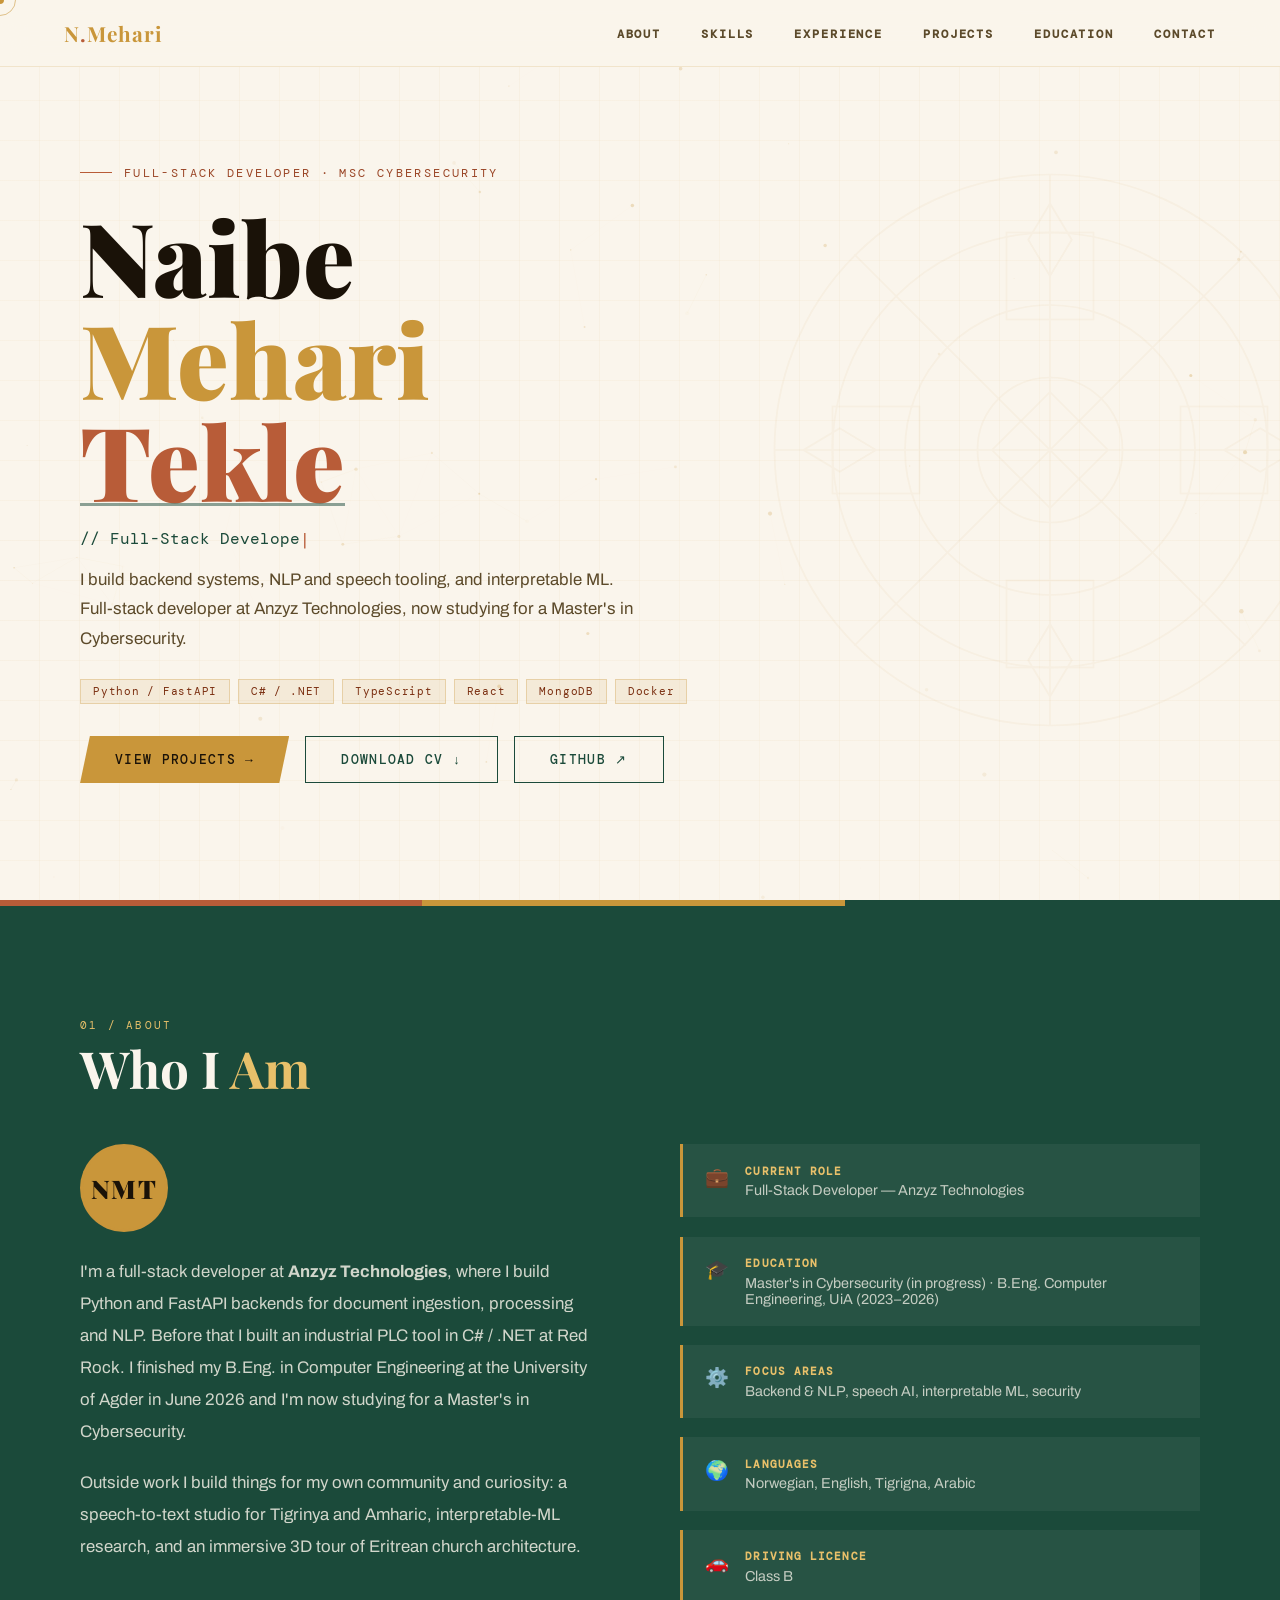
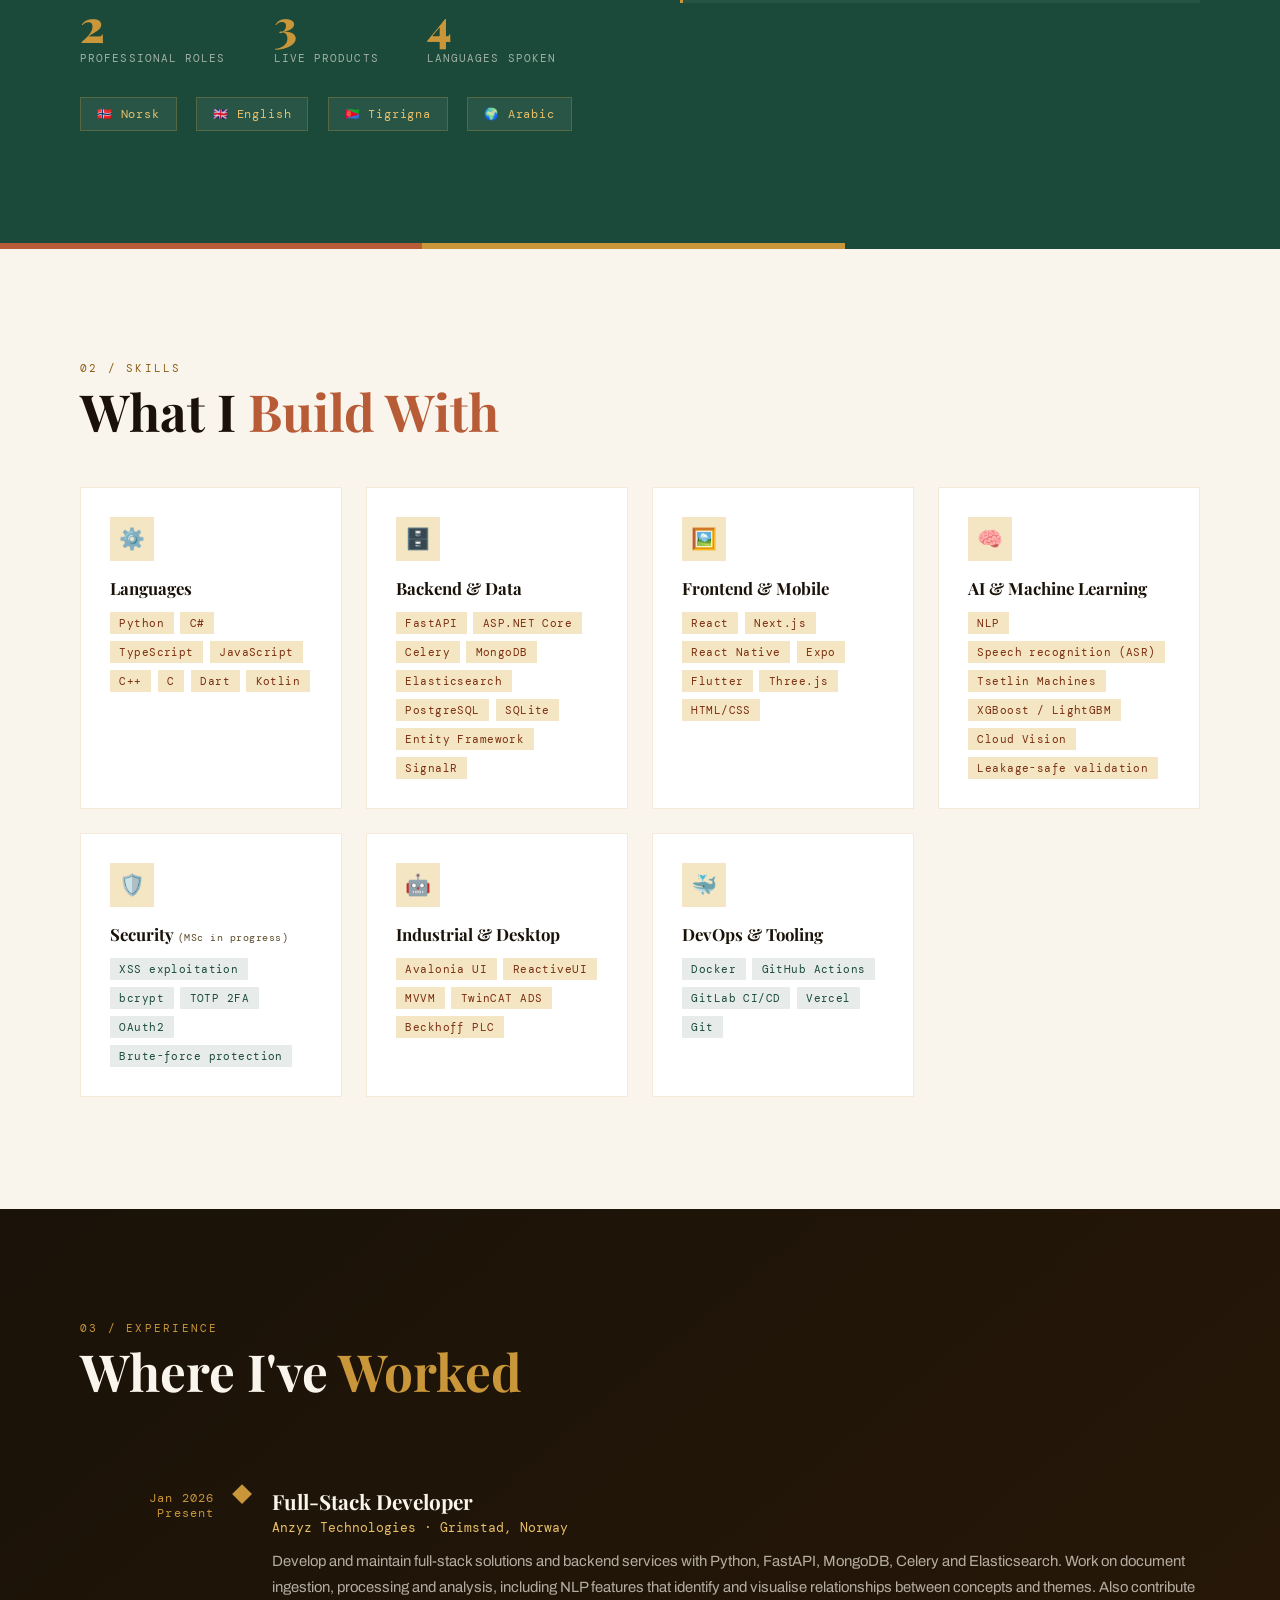
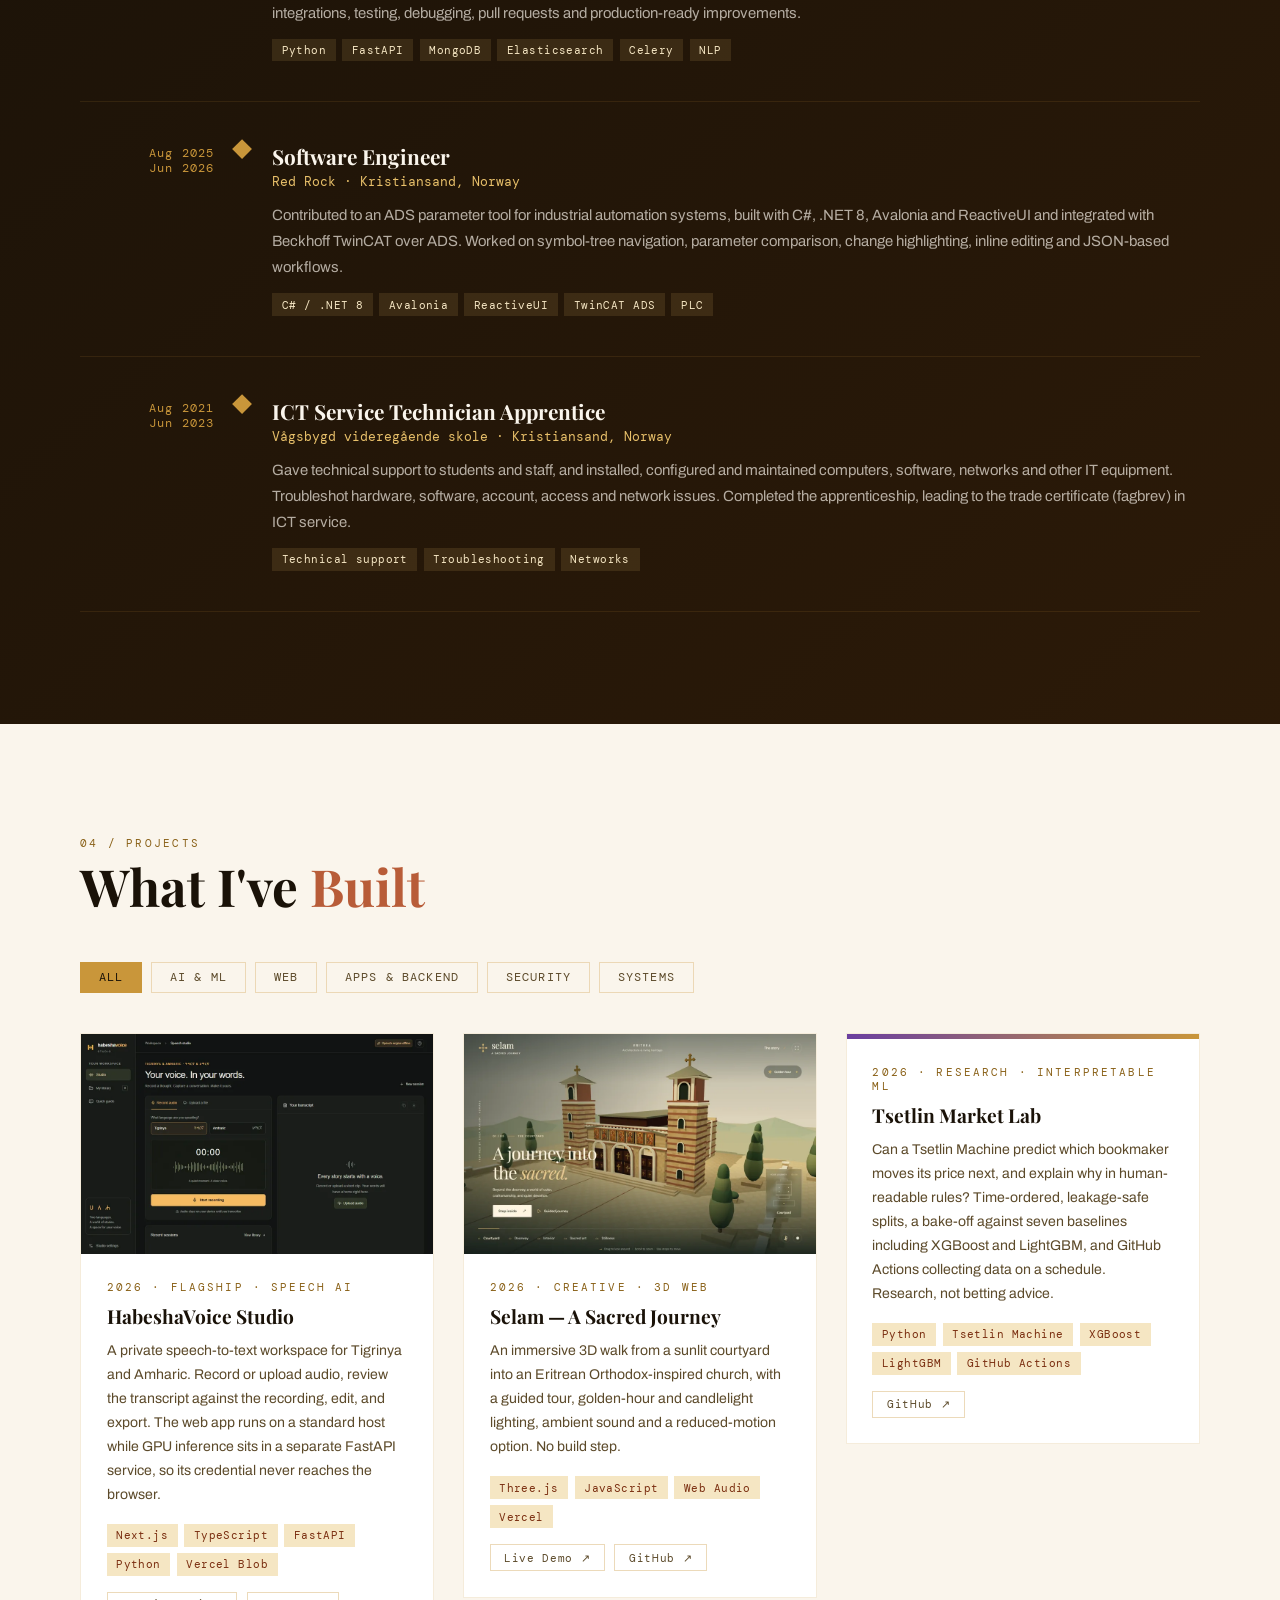
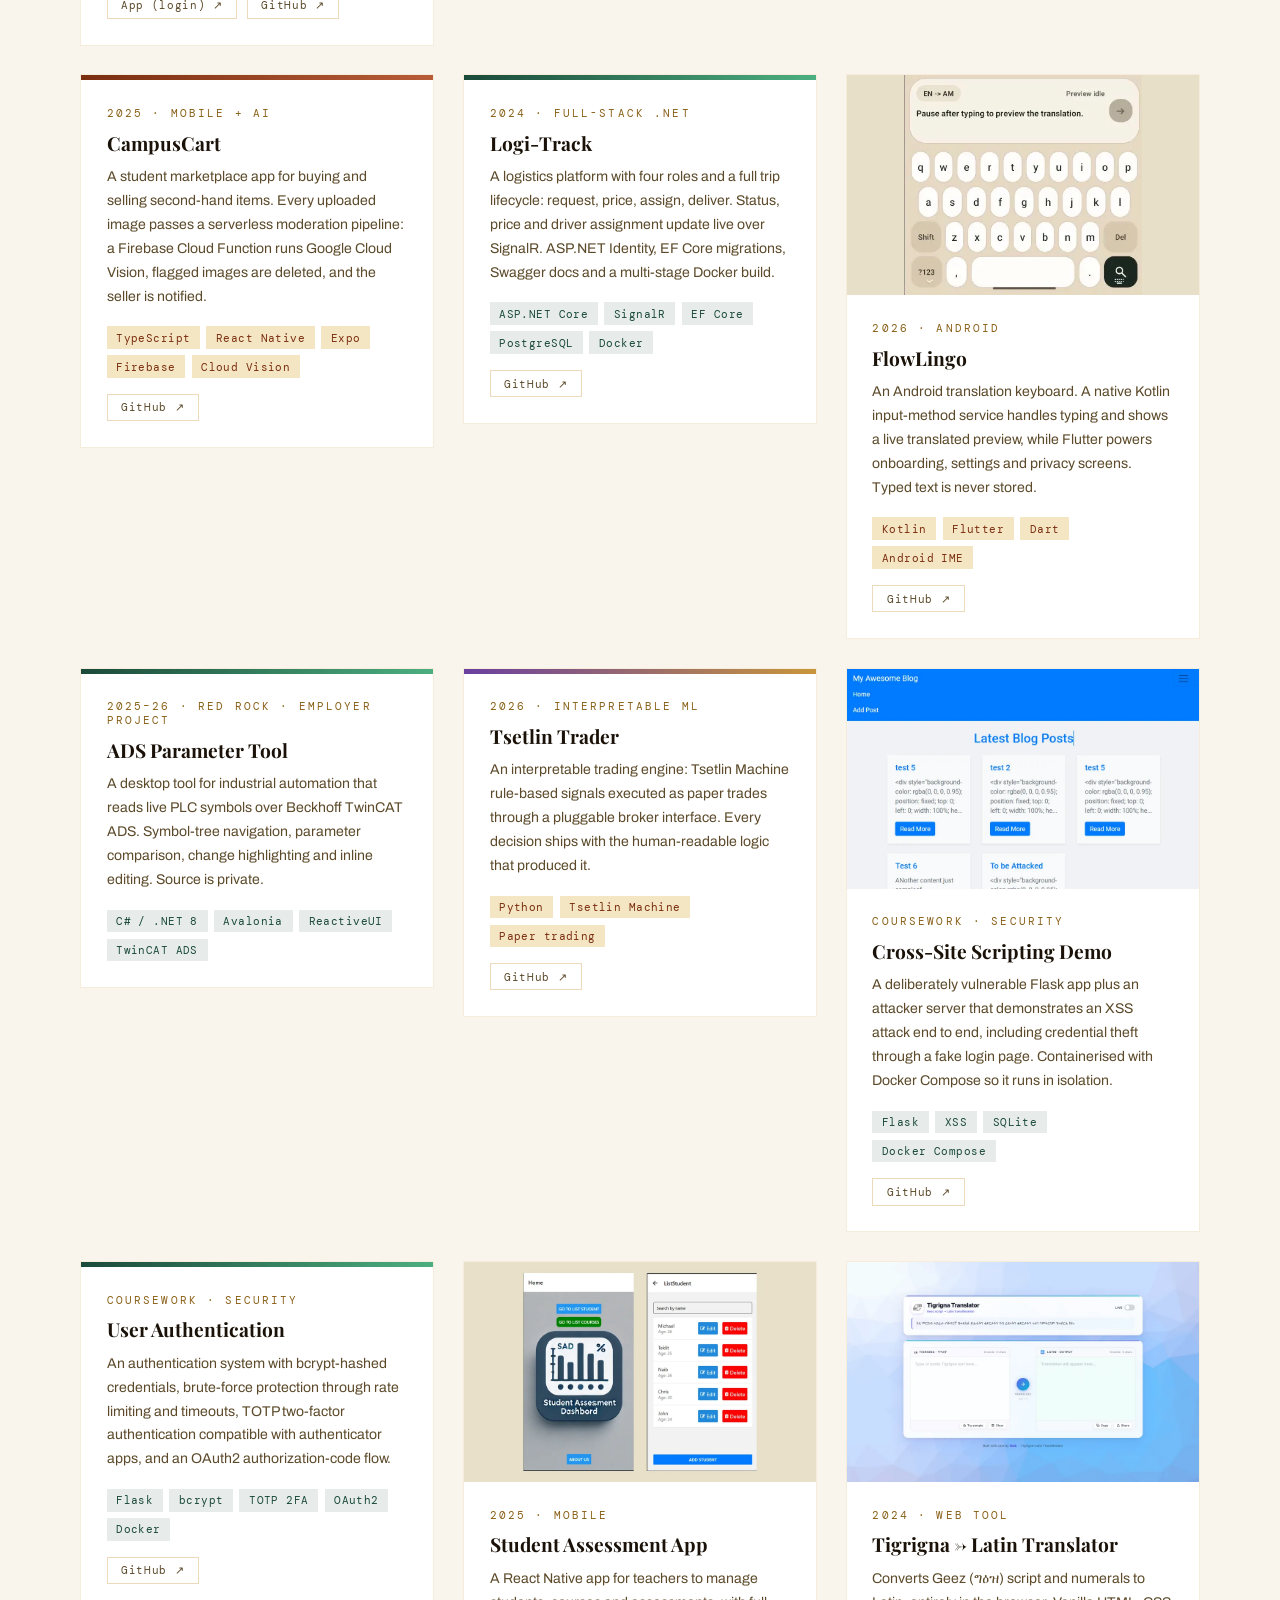
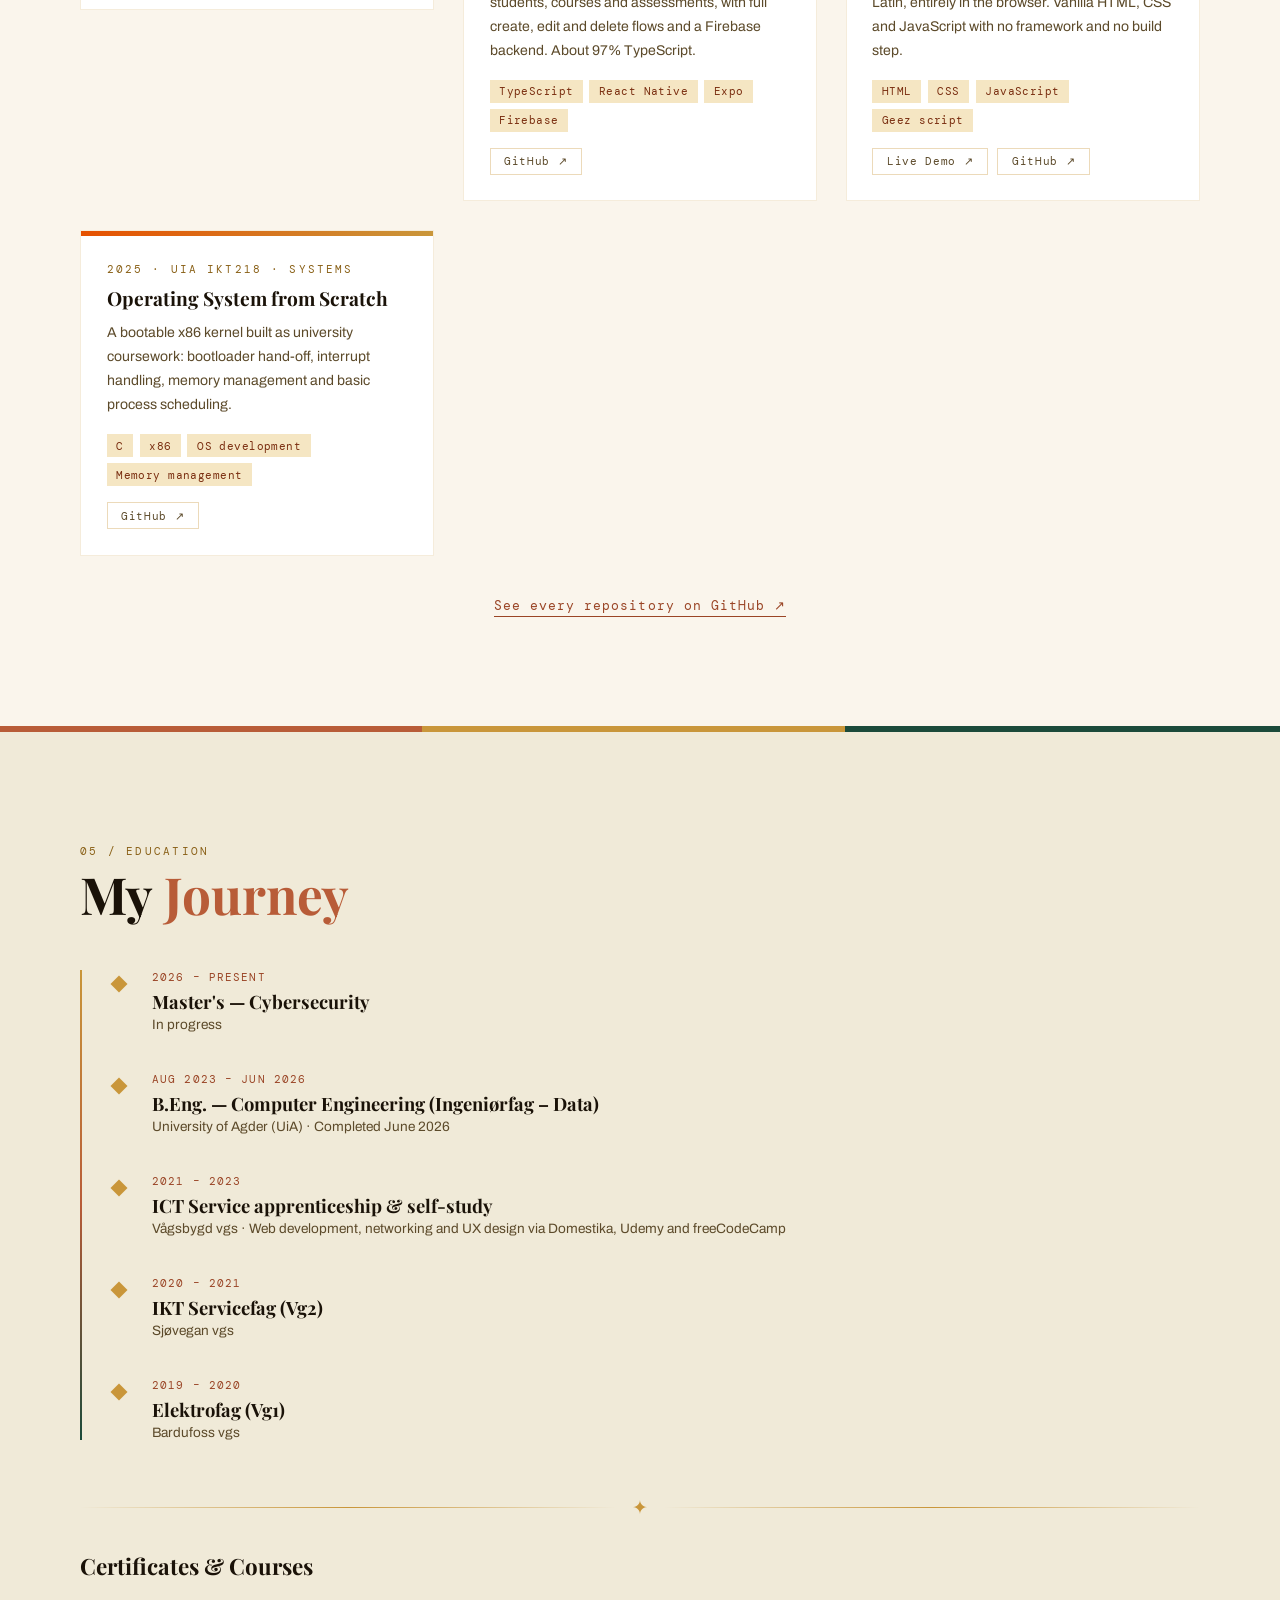
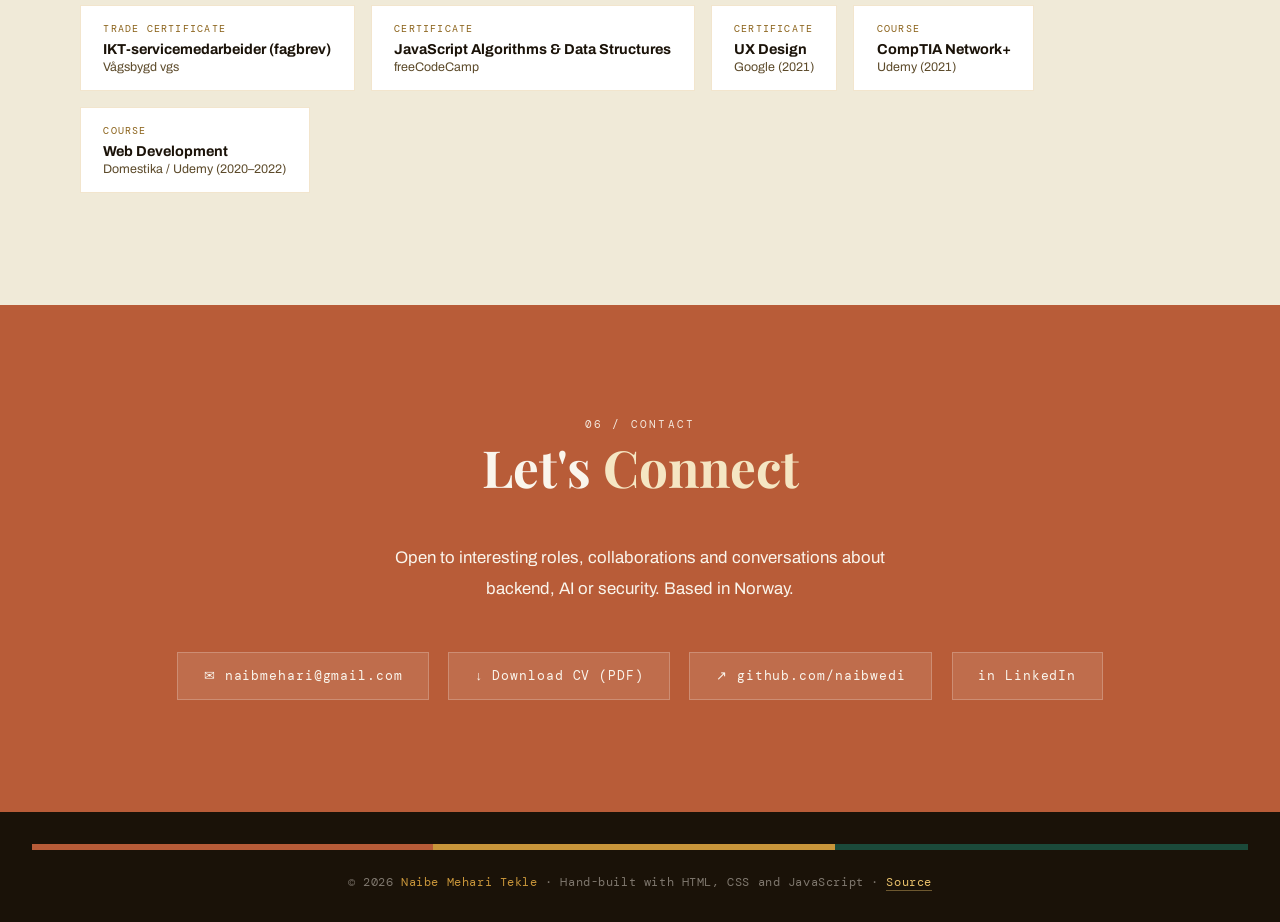
==== commit 0ae7ba10: "Curate projects: fewer Tsetlin entries, README screenshots instead of diagrams - Keep Tsetlin Market" ====
--- a/index.html
+++ b/index.html
@@ -214,14 +214,10 @@
   </div>
   <div class="pg" id="pg">
 
-    <!-- AI & ML -->
     <article class="pc r" data-c="ai">
-      <div class="pimg pdiag" role="img" aria-label="Architecture: browser to Next.js app to FastAPI speech service">
-        <span class="node">Browser</span><i>→</i><span class="node">Next.js app</span><i>→</i><span class="node hot">FastAPI · Ethio-ASR</span>
-      </div>
-      <span class="plb">Speech AI</span>
-      <div class="pbd">
-        <div class="pn">2026 · FLAGSHIP</div>
+      <div class="pimg"><img src="images/habeshavoice.webp" width="960" height="600" loading="lazy" alt="HabeshaVoice Studio: dark workspace with a record button, language picker and transcript panel"></div>
+      <div class="pbd">
+        <div class="pn">2026 · FLAGSHIP · SPEECH AI</div>
         <h3>HabeshaVoice Studio</h3>
         <p>A private speech-to-text workspace for Tigrinya and Amharic. Record or upload audio, review the transcript against the recording, edit, and export. The web app runs on a standard host while GPU inference sits in a separate FastAPI service, so its credential never reaches the browser.</p>
         <div class="tgs"><span class="tg">Next.js</span><span class="tg">TypeScript</span><span class="tg">FastAPI</span><span class="tg">Python</span><span class="tg">Vercel Blob</span></div>
@@ -232,13 +228,24 @@
       </div>
     </article>
 
+    <article class="pc r" data-c="web">
+      <div class="pimg"><img src="images/selam.webp" width="960" height="600" loading="lazy" alt="Selam: 3D church courtyard with the title "A journey into the sacred""></div>
+      <div class="pbd">
+        <div class="pn">2026 · CREATIVE · 3D WEB</div>
+        <h3>Selam — A Sacred Journey</h3>
+        <p>An immersive 3D walk from a sunlit courtyard into an Eritrean Orthodox-inspired church, with a guided tour, golden-hour and candlelight lighting, ambient sound and a reduced-motion option. No build step.</p>
+        <div class="tgs"><span class="tg">Three.js</span><span class="tg">JavaScript</span><span class="tg">Web Audio</span><span class="tg">Vercel</span></div>
+        <div class="plnks">
+          <a href="https://eritrea-sacred-journey.vercel.app" target="_blank" rel="noopener noreferrer" class="pla">Live Demo ↗</a>
+          <a href="https://github.com/naibwedi/eritrea-sacred-journey" target="_blank" rel="noopener noreferrer" class="pla">GitHub ↗</a>
+        </div>
+      </div>
+    </article>
+
     <article class="pc r" data-c="ai">
-      <div class="pimg pdiag" role="img" aria-label="Pipeline: ingest, panel, features, bake-off, report">
-        <span class="node">ingest</span><i>→</i><span class="node">panel</span><i>→</i><span class="node">features</span><i>→</i><span class="node hot">bake-off</span><i>→</i><span class="node">report</span>
-      </div>
-      <span class="plb">ML research</span>
-      <div class="pbd">
-        <div class="pn">2026 · RESEARCH</div>
+      <div class="pb_ c"></div>
+      <div class="pbd">
+        <div class="pn">2026 · RESEARCH · INTERPRETABLE ML</div>
         <h3>Tsetlin Market Lab</h3>
         <p>Can a Tsetlin Machine predict which bookmaker moves its price next, and explain why in human-readable rules? Time-ordered, leakage-safe splits, a bake-off against seven baselines including XGBoost and LightGBM, and GitHub Actions collecting data on a schedule. Research, not betting advice.</p>
         <div class="tgs"><span class="tg">Python</span><span class="tg">Tsetlin Machine</span><span class="tg">XGBoost</span><span class="tg">LightGBM</span><span class="tg">GitHub Actions</span></div>
@@ -248,11 +255,57 @@
       </div>
     </article>
 
+    <article class="pc r" data-c="apps">
+      <div class="pb_ t"></div>
+      <div class="pbd">
+        <div class="pn">2025 · MOBILE + AI</div>
+        <h3>CampusCart</h3>
+        <p>A student marketplace app for buying and selling second-hand items. Every uploaded image passes a serverless moderation pipeline: a Firebase Cloud Function runs Google Cloud Vision, flagged images are deleted, and the seller is notified.</p>
+        <div class="tgs"><span class="tg">TypeScript</span><span class="tg">React Native</span><span class="tg">Expo</span><span class="tg">Firebase</span><span class="tg">Cloud Vision</span></div>
+        <div class="plnks">
+          <a href="https://github.com/naibwedi/Campus-Cart-App" target="_blank" rel="noopener noreferrer" class="pla">GitHub ↗</a>
+        </div>
+      </div>
+    </article>
+
+    <article class="pc r" data-c="apps">
+      <div class="pb_ g"></div>
+      <div class="pbd">
+        <div class="pn">2024 · FULL-STACK .NET</div>
+        <h3>Logi-Track</h3>
+        <p>A logistics platform with four roles and a full trip lifecycle: request, price, assign, deliver. Status, price and driver assignment update live over SignalR. ASP.NET Identity, EF Core migrations, Swagger docs and a multi-stage Docker build.</p>
+        <div class="tgs"><span class="tg g">ASP.NET Core</span><span class="tg g">SignalR</span><span class="tg g">EF Core</span><span class="tg g">PostgreSQL</span><span class="tg g">Docker</span></div>
+        <div class="plnks">
+          <a href="https://github.com/naibwedi/Logi-Track" target="_blank" rel="noopener noreferrer" class="pla">GitHub ↗</a>
+        </div>
+      </div>
+    </article>
+
+    <article class="pc r" data-c="apps">
+      <div class="pimg pimg-contain"><img src="images/flowlingo.webp" width="960" height="600" loading="lazy" alt="FlowLingo keyboard with a translation preview strip above the keys"></div>
+      <div class="pbd">
+        <div class="pn">2026 · ANDROID</div>
+        <h3>FlowLingo</h3>
+        <p>An Android translation keyboard. A native Kotlin input-method service handles typing and shows a live translated preview, while Flutter powers onboarding, settings and privacy screens. Typed text is never stored.</p>
+        <div class="tgs"><span class="tg">Kotlin</span><span class="tg">Flutter</span><span class="tg">Dart</span><span class="tg">Android IME</span></div>
+        <div class="plnks">
+          <a href="https://github.com/naibwedi/FlowLingo" target="_blank" rel="noopener noreferrer" class="pla">GitHub ↗</a>
+        </div>
+      </div>
+    </article>
+
+    <article class="pc r" data-c="apps">
+      <div class="pb_ g"></div>
+      <div class="pbd">
+        <div class="pn">2025–26 · RED ROCK · EMPLOYER PROJECT</div>
+        <h3>ADS Parameter Tool</h3>
+        <p>A desktop tool for industrial automation that reads live PLC symbols over Beckhoff TwinCAT ADS. Symbol-tree navigation, parameter comparison, change highlighting and inline editing. Source is private.</p>
+        <div class="tgs"><span class="tg g">C# / .NET 8</span><span class="tg g">Avalonia</span><span class="tg g">ReactiveUI</span><span class="tg g">TwinCAT ADS</span></div>
+      </div>
+    </article>
+
     <article class="pc r" data-c="ai">
-      <div class="pimg pdiag" role="img" aria-label="Flow: Tsetlin signals to broker interface to paper trades with the rule that produced them">
-        <span class="node">TM signals</span><i>→</i><span class="node hot">broker interface</span><i>→</i><span class="node">paper trades + rules</span>
-      </div>
-      <span class="plb">ML engine</span>
+      <div class="pb_ c"></div>
       <div class="pbd">
         <div class="pn">2026 · INTERPRETABLE ML</div>
         <h3>Tsetlin Trader</h3>
@@ -264,49 +317,41 @@
       </div>
     </article>
 
-    <article class="pc r" data-c="ai">
-      <div class="pimg pdiag" role="img" aria-label="Flow: point-in-time features to purged walk-forward selector to weekly choice with costs">
-        <span class="node">point-in-time features</span><i>→</i><span class="node hot">purged walk-forward</span><i>→</i><span class="node">weekly choice + costs</span>
-      </div>
-      <span class="plb">ML research</span>
-      <div class="pbd">
-        <div class="pn">2026 · RESEARCH</div>
-        <h3>LogicAlpha</h3>
-        <p>A leakage-aware research platform for selecting between strategies with Boolean features and an optional Tsetlin Machine. Train-only thresholds, purged walk-forward validation, next-session execution and transaction costs. Research software, not investment advice.</p>
-        <div class="tgs"><span class="tg">Python</span><span class="tg">Walk-forward validation</span><span class="tg">Boolean features</span></div>
-        <div class="plnks">
-          <a href="https://github.com/naibwedi/logic-alpha-tm" target="_blank" rel="noopener noreferrer" class="pla">GitHub ↗</a>
-        </div>
-      </div>
-    </article>
-
-    <article class="pc r" data-c="ai">
-      <div class="pimg pdiag" role="img" aria-label="Flow: rules and ML models to one calibrated verdict">
-        <span class="row"><span class="node">rules</span><span class="node">ML models</span></span><i>→</i><span class="node hot">one calibrated verdict</span>
-      </div>
-      <span class="plb">Decision engine</span>
-      <div class="pbd">
-        <div class="pn">AI · DECISION ENGINES</div>
-        <h3>Decidon</h3>
-        <p>Fuses multiple decision engines, such as rules and ML models, into one calibrated, replayable verdict.</p>
-        <div class="tgs"><span class="tg">Python</span><span class="tg">Calibration</span></div>
-        <div class="plnks">
-          <a href="https://github.com/naibwedi/decidon" target="_blank" rel="noopener noreferrer" class="pla">GitHub ↗</a>
-        </div>
-      </div>
-    </article>
-
-    <!-- WEB -->
-    <article class="pc r" data-c="web">
-      <div class="pimg"><img src="images/selam.webp" width="960" height="600" loading="lazy" alt="Selam: 3D church courtyard with the title 'A journey into the sacred'"></div>
-      <div class="pbd">
-        <div class="pn">2026 · CREATIVE</div>
-        <h3>Selam — A Sacred Journey</h3>
-        <p>An immersive 3D walk from a sunlit courtyard into an Eritrean Orthodox-inspired church, with a guided tour, golden-hour and candlelight lighting, ambient sound and a reduced-motion option. No build step.</p>
-        <div class="tgs"><span class="tg">Three.js</span><span class="tg">JavaScript</span><span class="tg">Web Audio</span><span class="tg">Vercel</span></div>
-        <div class="plnks">
-          <a href="https://eritrea-sacred-journey.vercel.app" target="_blank" rel="noopener noreferrer" class="pla">Live Demo ↗</a>
-          <a href="https://github.com/naibwedi/eritrea-sacred-journey" target="_blank" rel="noopener noreferrer" class="pla">GitHub ↗</a>
+    <article class="pc r" data-c="security">
+      <div class="pimg"><img src="images/xss.webp" width="960" height="600" loading="lazy" alt="Vulnerable blog app whose post list renders an injected script instead of text"></div>
+      <div class="pbd">
+        <div class="pn">COURSEWORK · SECURITY</div>
+        <h3>Cross-Site Scripting Demo</h3>
+        <p>A deliberately vulnerable Flask app plus an attacker server that demonstrates an XSS attack end to end, including credential theft through a fake login page. Containerised with Docker Compose so it runs in isolation.</p>
+        <div class="tgs"><span class="tg g">Flask</span><span class="tg g">XSS</span><span class="tg g">SQLite</span><span class="tg g">Docker Compose</span></div>
+        <div class="plnks">
+          <a href="https://github.com/naibwedi/Cross-Site-Scripting" target="_blank" rel="noopener noreferrer" class="pla">GitHub ↗</a>
+        </div>
+      </div>
+    </article>
+
+    <article class="pc r" data-c="security">
+      <div class="pb_ g"></div>
+      <div class="pbd">
+        <div class="pn">COURSEWORK · SECURITY</div>
+        <h3>User Authentication</h3>
+        <p>An authentication system with bcrypt-hashed credentials, brute-force protection through rate limiting and timeouts, TOTP two-factor authentication compatible with authenticator apps, and an OAuth2 authorization-code flow.</p>
+        <div class="tgs"><span class="tg g">Flask</span><span class="tg g">bcrypt</span><span class="tg g">TOTP 2FA</span><span class="tg g">OAuth2</span><span class="tg g">Docker</span></div>
+        <div class="plnks">
+          <a href="https://github.com/naibwedi/User-Authentication" target="_blank" rel="noopener noreferrer" class="pla">GitHub ↗</a>
+        </div>
+      </div>
+    </article>
+
+    <article class="pc r" data-c="apps">
+      <div class="pimg"><img src="images/student-assessment.webp" width="960" height="600" loading="lazy" alt="Student Assessment App: home screen and student list on two phone screens"></div>
+      <div class="pbd">
+        <div class="pn">2025 · MOBILE</div>
+        <h3>Student Assessment App</h3>
+        <p>A React Native app for teachers to manage students, courses and assessments, with full create, edit and delete flows and a Firebase backend. About 97% TypeScript.</p>
+        <div class="tgs"><span class="tg">TypeScript</span><span class="tg">React Native</span><span class="tg">Expo</span><span class="tg">Firebase</span></div>
+        <div class="plnks">
+          <a href="https://github.com/naibwedi/Student-Assesment-App" target="_blank" rel="noopener noreferrer" class="pla">GitHub ↗</a>
         </div>
       </div>
     </article>
@@ -325,127 +370,15 @@
       </div>
     </article>
 
-    <!-- APPS & BACKEND -->
-    <article class="pc r" data-c="apps">
-      <div class="pimg pdiag" role="img" aria-label="Flow: upload, Cloud Function, Cloud Vision, approve or delete">
-        <span class="node">upload</span><i>→</i><span class="node">Cloud Function</span><i>→</i><span class="node hot">Cloud Vision</span><i>→</i><span class="node">approve / delete</span>
-      </div>
-      <span class="plb">React Native · Firebase</span>
-      <div class="pbd">
-        <div class="pn">2025 · MOBILE + AI</div>
-        <h3>CampusCart</h3>
-        <p>A student marketplace app for buying and selling second-hand items. Every uploaded image passes a serverless moderation pipeline: Google Cloud Vision flags inappropriate content, the image is deleted, and the seller is notified.</p>
-        <div class="tgs"><span class="tg">TypeScript</span><span class="tg">React Native</span><span class="tg">Expo</span><span class="tg">Firebase</span><span class="tg">Cloud Vision</span></div>
-        <div class="plnks">
-          <a href="https://github.com/naibwedi/Campus-Cart-App" target="_blank" rel="noopener noreferrer" class="pla">GitHub ↗</a>
-        </div>
-      </div>
-    </article>
-
-    <article class="pc r" data-c="apps">
-      <div class="pimg pdiag" role="img" aria-label="Trip lifecycle: request, price, assign, deliver, with live updates over SignalR">
-        <span class="node">request</span><i>→</i><span class="node">price</span><i>→</i><span class="node">assign</span><i>→</i><span class="node hot">deliver</span>
-      </div>
-      <span class="plb">C# · ASP.NET Core</span>
-      <div class="pbd">
-        <div class="pn">2024 · FULL-STACK</div>
-        <h3>Logi-Track</h3>
-        <p>A logistics platform with four roles and a full trip lifecycle. Status, price and driver assignment update live over SignalR. ASP.NET Identity, EF Core migrations, Swagger docs and a multi-stage Docker build.</p>
-        <div class="tgs"><span class="tg g">ASP.NET Core</span><span class="tg g">SignalR</span><span class="tg g">EF Core</span><span class="tg g">PostgreSQL</span><span class="tg g">Docker</span></div>
-        <div class="plnks">
-          <a href="https://github.com/naibwedi/Logi-Track" target="_blank" rel="noopener noreferrer" class="pla">GitHub ↗</a>
-        </div>
-      </div>
-    </article>
-
-    <article class="pc r" data-c="apps">
-      <div class="pimg pimg-contain"><img src="images/flowlingo.webp" width="434" height="402" loading="lazy" alt="FlowLingo keyboard with a translation preview strip above the keys"></div>
-      <div class="pbd">
-        <div class="pn">2026 · ANDROID</div>
-        <h3>FlowLingo</h3>
-        <p>An Android translation keyboard. A native Kotlin input-method service handles typing and shows a live translated preview, while Flutter powers onboarding, settings and privacy screens. Typed text is never stored.</p>
-        <div class="tgs"><span class="tg">Kotlin</span><span class="tg">Flutter</span><span class="tg">Dart</span><span class="tg">Android IME</span></div>
-        <div class="plnks">
-          <a href="https://github.com/naibwedi/FlowLingo" target="_blank" rel="noopener noreferrer" class="pla">GitHub ↗</a>
-        </div>
-      </div>
-    </article>
-
-    <article class="pc r" data-c="apps">
-      <div class="pimg pdiag" role="img" aria-label="Flow: PLC symbols over ADS to a tree view with compare and inline edit">
-        <span class="node">PLC symbols</span><i>→</i><span class="node hot">ADS</span><i>→</i><span class="node">tree · compare · edit</span>
-      </div>
-      <span class="plb">Employer project</span>
-      <div class="pbd">
-        <div class="pn">2025–26 · RED ROCK</div>
-        <h3>ADS Parameter Tool</h3>
-        <p>A desktop tool for industrial automation that reads live PLC symbols over Beckhoff TwinCAT ADS. Symbol-tree navigation, parameter comparison, change highlighting and inline editing. Source is private.</p>
-        <div class="tgs"><span class="tg g">C# / .NET 8</span><span class="tg g">Avalonia</span><span class="tg g">ReactiveUI</span><span class="tg g">TwinCAT ADS</span></div>
-      </div>
-    </article>
-
-    <!-- SECURITY -->
-    <article class="pc r" data-c="security">
-      <div class="pimg pdiag" role="img" aria-label="Attack flow: injected script in the vulnerable app sends credentials to the attacker server">
-        <span class="node">injected script</span><i>→</i><span class="node hot">vulnerable app</span><i>→</i><span class="node">attacker server</span>
-      </div>
-      <span class="plb">Security</span>
-      <div class="pbd">
-        <div class="pn">COURSEWORK · XSS</div>
-        <h3>Cross-Site Scripting Demo</h3>
-        <p>A deliberately vulnerable Flask app plus an attacker server that demonstrates an XSS attack end to end, including credential theft through a fake login page. Containerised with Docker Compose so it runs in isolation.</p>
-        <div class="tgs"><span class="tg g">Flask</span><span class="tg g">XSS</span><span class="tg g">SQLite</span><span class="tg g">Docker Compose</span></div>
-        <div class="plnks">
-          <a href="https://github.com/naibwedi/Cross-Site-Scripting" target="_blank" rel="noopener noreferrer" class="pla">GitHub ↗</a>
-        </div>
-      </div>
-    </article>
-
-    <article class="pc r" data-c="security">
-      <div class="pimg pdiag" role="img" aria-label="Layers: bcrypt hashing, rate limiting, TOTP two-factor, OAuth2">
-        <span class="node">bcrypt</span><i>→</i><span class="node">rate limit</span><i>→</i><span class="node hot">TOTP 2FA</span><i>→</i><span class="node">OAuth2</span>
-      </div>
-      <span class="plb">Security</span>
-      <div class="pbd">
-        <div class="pn">COURSEWORK · AUTH</div>
-        <h3>User Authentication</h3>
-        <p>An authentication system with bcrypt-hashed credentials, brute-force protection through rate limiting and timeouts, TOTP two-factor authentication compatible with authenticator apps, and an OAuth2 authorization-code flow.</p>
-        <div class="tgs"><span class="tg g">Flask</span><span class="tg g">bcrypt</span><span class="tg g">TOTP 2FA</span><span class="tg g">OAuth2</span><span class="tg g">Docker</span></div>
-        <div class="plnks">
-          <a href="https://github.com/naibwedi/User-Authentication" target="_blank" rel="noopener noreferrer" class="pla">GitHub ↗</a>
-        </div>
-      </div>
-    </article>
-
-    <!-- SYSTEMS -->
     <article class="pc r" data-c="systems">
-      <div class="pimg pdiag" role="img" aria-label="Kernel stack: bootloader, interrupts, memory management, scheduling">
-        <span class="node">bootloader</span><i>→</i><span class="node">interrupts</span><i>→</i><span class="node hot">memory</span><i>→</i><span class="node">scheduling</span>
-      </div>
-      <span class="plb">C · x86</span>
-      <div class="pbd">
-        <div class="pn">2025 · UIA IKT218</div>
+      <div class="pb_ o"></div>
+      <div class="pbd">
+        <div class="pn">2025 · UIA IKT218 · SYSTEMS</div>
         <h3>Operating System from Scratch</h3>
         <p>A bootable x86 kernel built as university coursework: bootloader hand-off, interrupt handling, memory management and basic process scheduling.</p>
         <div class="tgs"><span class="tg">C</span><span class="tg">x86</span><span class="tg">OS development</span><span class="tg">Memory management</span></div>
         <div class="plnks">
           <a href="https://github.com/naibwedi/2025-ikt218-osdev" target="_blank" rel="noopener noreferrer" class="pla">GitHub ↗</a>
-        </div>
-      </div>
-    </article>
-
-    <article class="pc r" data-c="systems">
-      <div class="pimg pdiag" role="img" aria-label="Flow: infix expression to stack to postfix to result">
-        <span class="node">infix</span><i>→</i><span class="node hot">stack</span><i>→</i><span class="node">postfix</span><i>→</i><span class="node">result</span>
-      </div>
-      <span class="plb">C++</span>
-      <div class="pbd">
-        <div class="pn">2024 · ALGORITHMS</div>
-        <h3>Infix → Postfix Evaluator</h3>
-        <p>Converts infix expressions to postfix with a stack-based algorithm and evaluates them. Supports sin, cos, log, π, exponentiation and variables.</p>
-        <div class="tgs"><span class="tg">C++</span><span class="tg">Stacks</span><span class="tg">Parsing</span></div>
-        <div class="plnks">
-          <a href="https://github.com/naibwedi/infix-to-postfix-converter" target="_blank" rel="noopener noreferrer" class="pla">GitHub ↗</a>
         </div>
       </div>
     </article>
--- a/style.css
+++ b/style.css
@@ -184,7 +184,7 @@
 .fb{font-family:'DM Mono',monospace;font-size:.72rem;letter-spacing:.1em;text-transform:uppercase;padding:.45rem 1.1rem;
 background:transparent;color:var(--ink-m);border:1px solid rgba(201,150,58,.3);cursor:pointer;transition:all .2s}
 .fb:hover,.fb.active{background:var(--gold);color:var(--ink);border-color:var(--gold)}
-.pg{display:grid;grid-template-columns:repeat(auto-fill,minmax(320px,1fr));gap:1.8rem}
+.pg{display:grid;align-items:start;grid-template-columns:repeat(auto-fill,minmax(320px,1fr));gap:1.8rem}
 .pc{display:flex;flex-direction:column;background:white;border:1px solid rgba(201,150,58,.18);overflow:hidden;position:relative;
 transition:transform .35s cubic-bezier(.34,1.56,.64,1),box-shadow .3s}
 .pc:hover{transform:translateY(-8px) scale(1.01);box-shadow:0 16px 40px rgba(26,18,8,.1)}
@@ -198,18 +198,7 @@
 .pimg{aspect-ratio:16/10;background:#E8DFC9;overflow:hidden}
 .pimg img{display:block;width:100%;height:100%;object-fit:cover}
 .pimg-contain img{object-fit:contain}
-.pdiag{background:linear-gradient(140deg,var(--ink) 0%,#2C1A08 100%);display:flex;flex-direction:column;
-align-items:center;justify-content:center;gap:.2rem;padding:1rem;position:relative}
-.pdiag .row{display:flex;gap:.45rem;position:relative}
-.pdiag::before{content:'';position:absolute;inset:0;pointer-events:none;
-background-image:repeating-linear-gradient(0deg,transparent,transparent 23px,rgba(201,150,58,.07) 24px),
-repeating-linear-gradient(90deg,transparent,transparent 23px,rgba(201,150,58,.07) 24px)}
-.node{position:relative;font-family:'DM Mono',monospace;font-size:.66rem;letter-spacing:.03em;color:var(--gold-pale);
-min-width:10.5rem;text-align:center;padding:.32rem .7rem;border:1px solid rgba(201,150,58,.4);background:rgba(201,150,58,.08)}
-.node.hot{border-color:var(--gold);background:rgba(201,150,58,.24);color:#fff}
-.pdiag .row .node{min-width:0}
-.pdiag i{position:relative;font-style:normal;font-size:0;line-height:1}
-.pdiag i::before{content:'↓';font-size:.8rem;color:var(--gold)}
+
 .pn{font-family:'DM Mono',monospace;font-size:.67rem;color:var(--gold-dk);letter-spacing:.2em;margin-bottom:.6rem}
 .pbd h3{font-family:'Playfair Display',serif;font-size:1.2rem;margin-bottom:.6rem;color:var(--ink)}
 .pbd p{font-size:.88rem;line-height:1.7;color:var(--ink-m);margin-bottom:1.1rem}
@@ -220,8 +209,6 @@
 .more{margin-top:2.5rem;text-align:center}
 .more a{font-family:'DM Mono',monospace;font-size:.8rem;letter-spacing:.08em;color:var(--terra-text);text-decoration:none;border-bottom:1px solid currentColor;padding-bottom:2px}
 .more a:hover{color:var(--ink)}
-.plb{position:absolute;top:.8rem;right:.8rem;z-index:2;font-family:'DM Mono',monospace;font-size:.62rem;letter-spacing:.05em;
-padding:.2rem .5rem;background:var(--gold-pale);color:var(--terra-dk)}
 
 /* education */
 #education{background:#F0EAD8}
